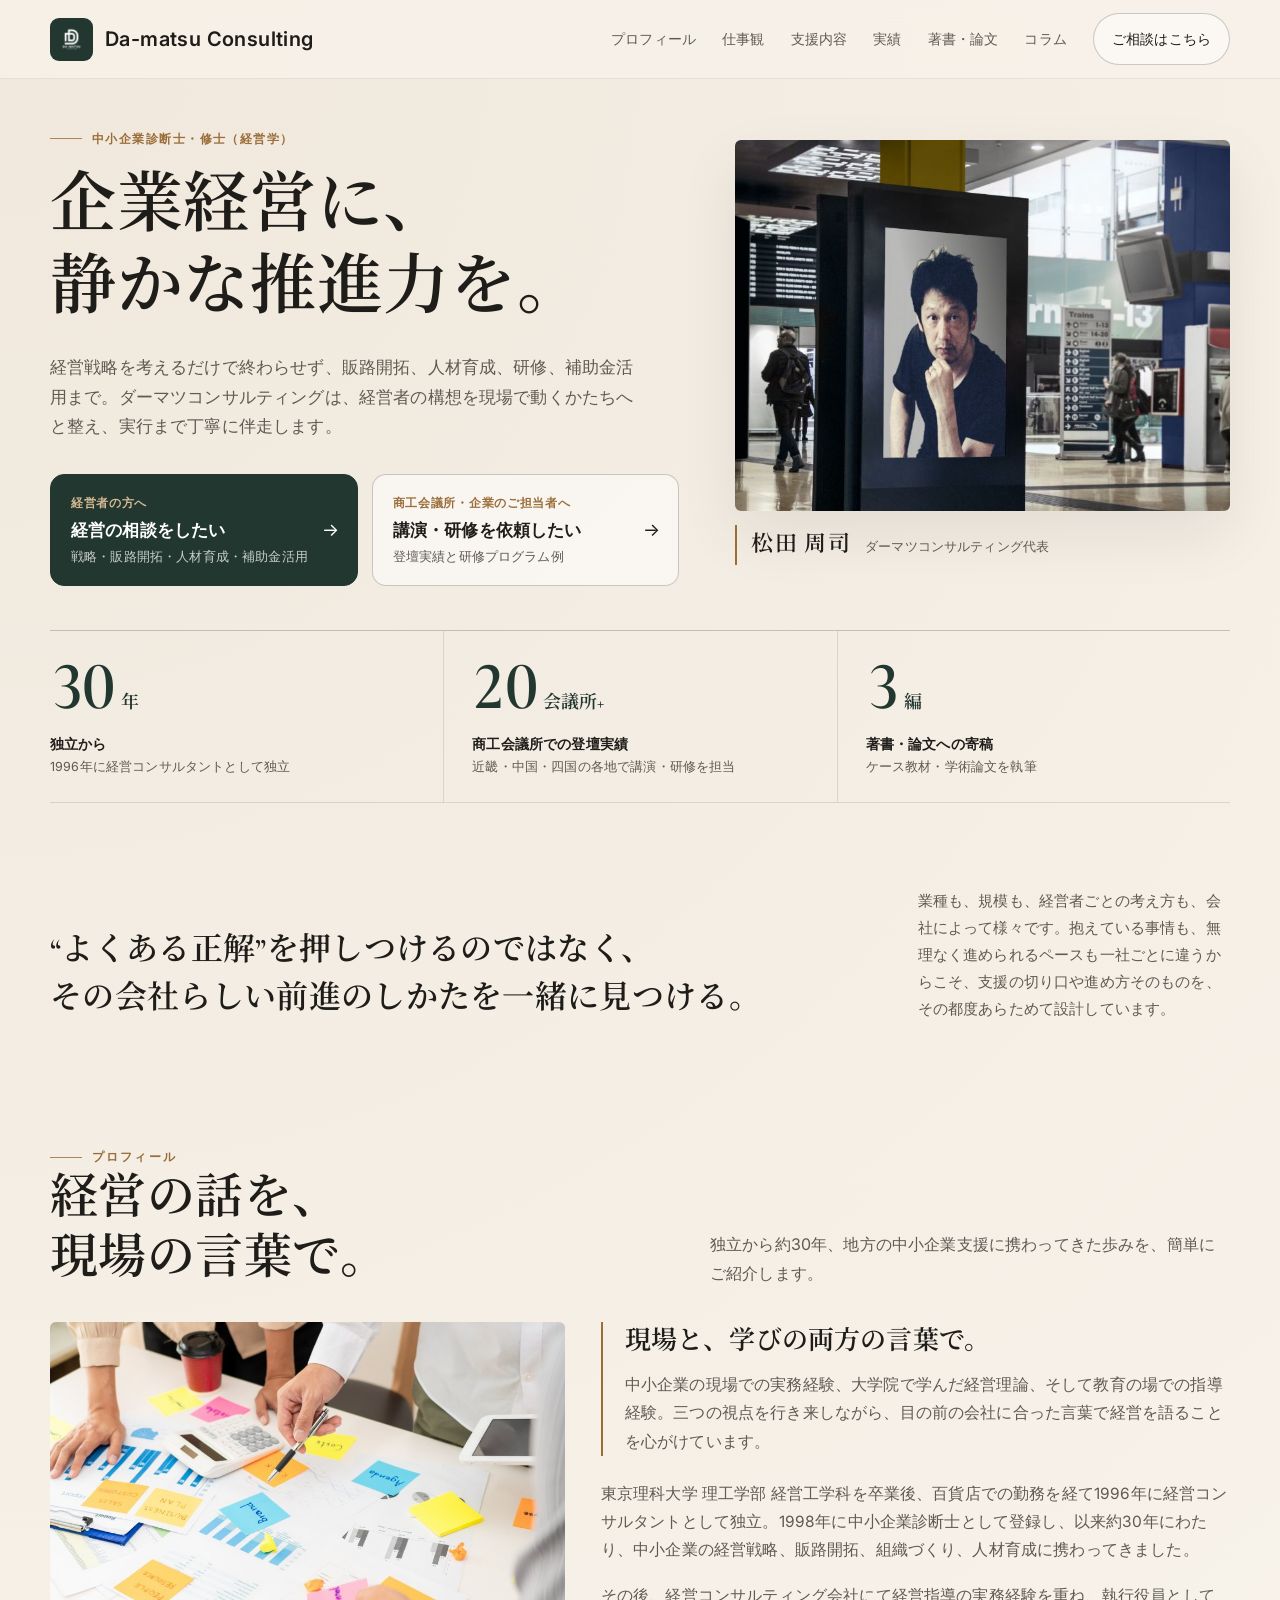
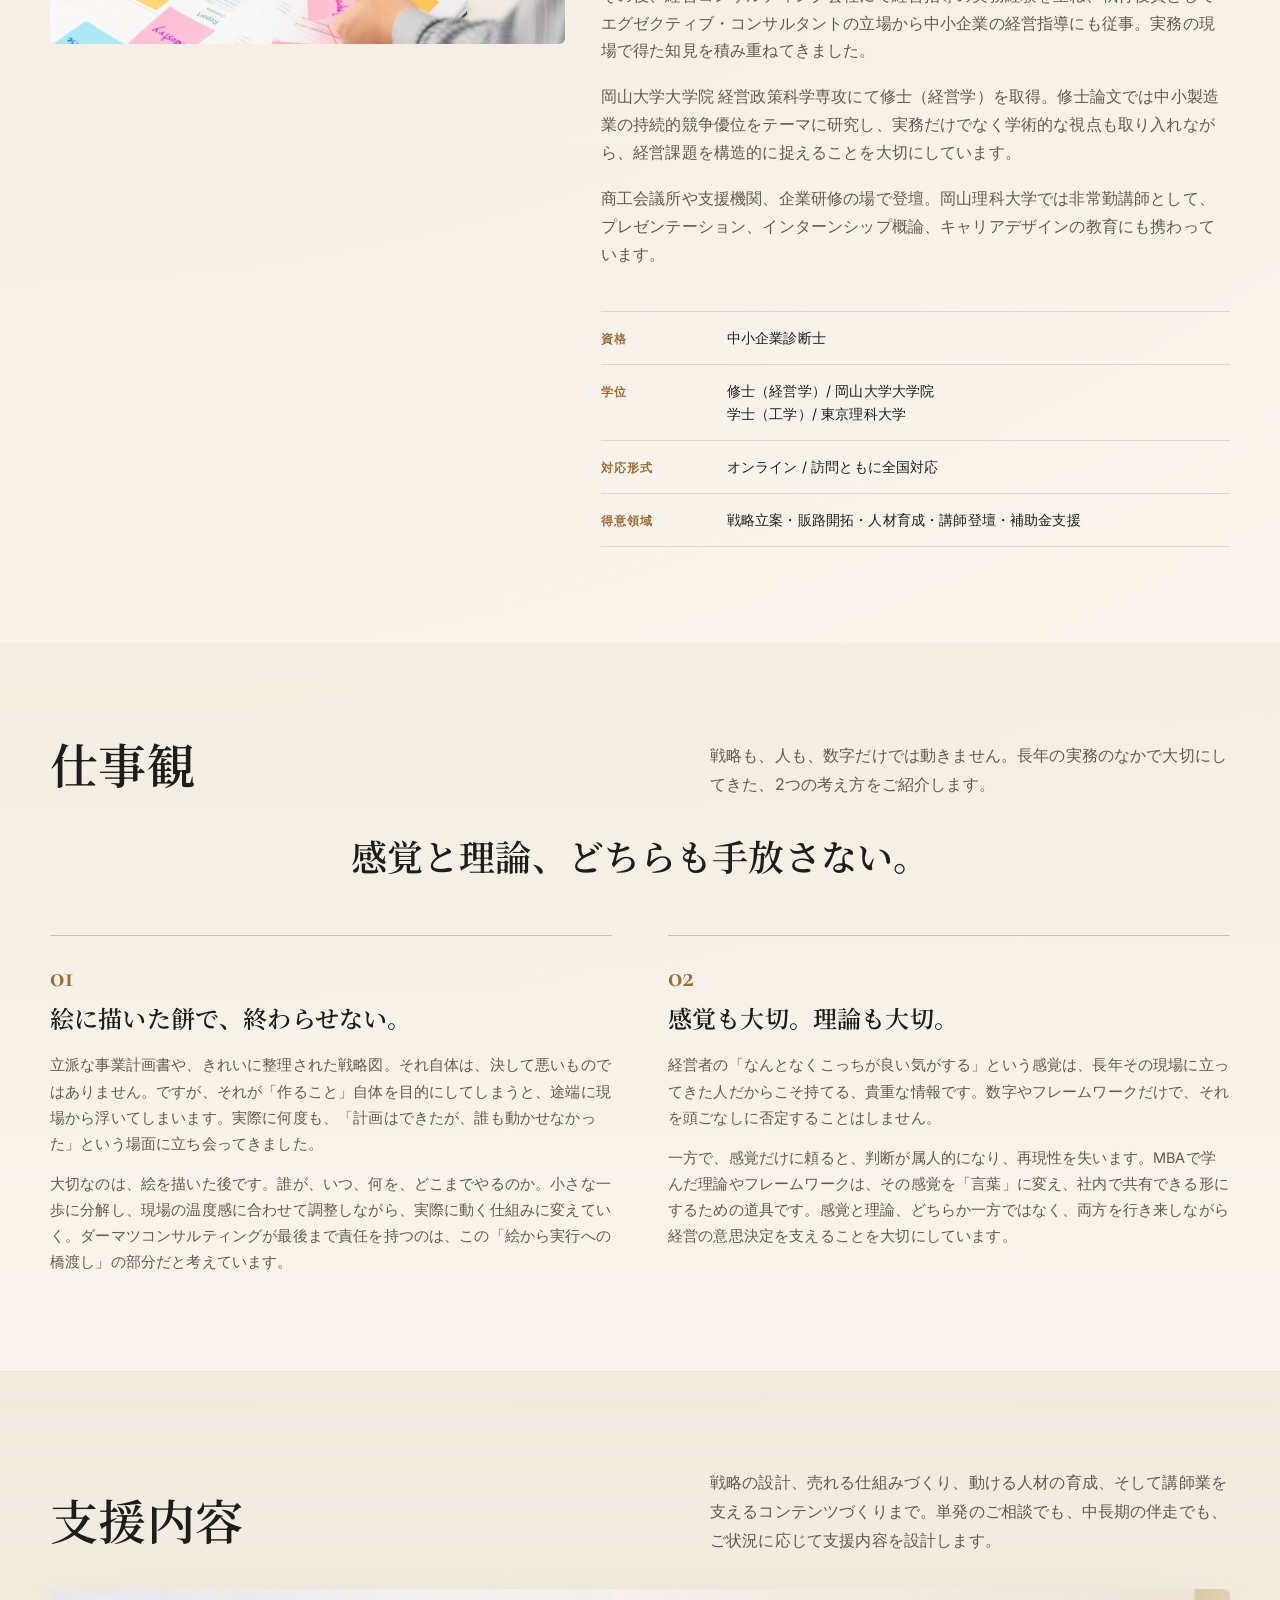
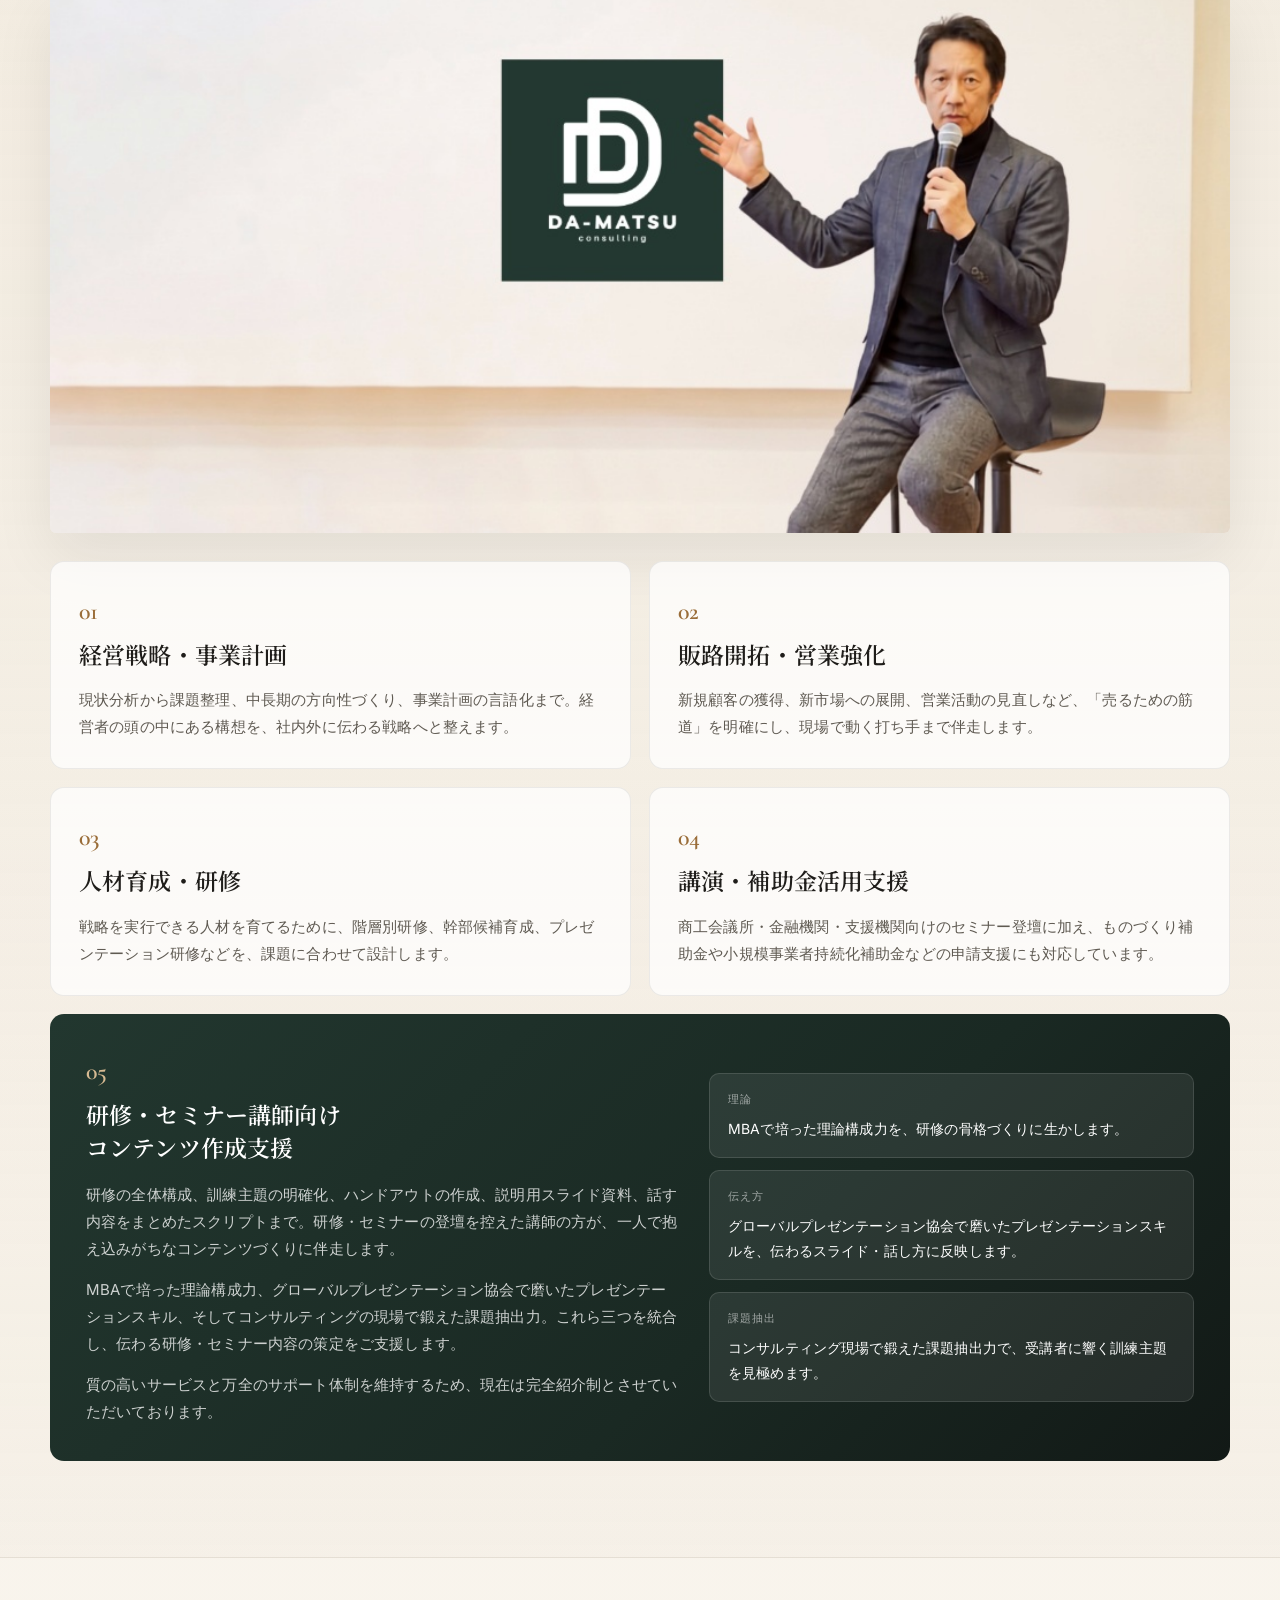
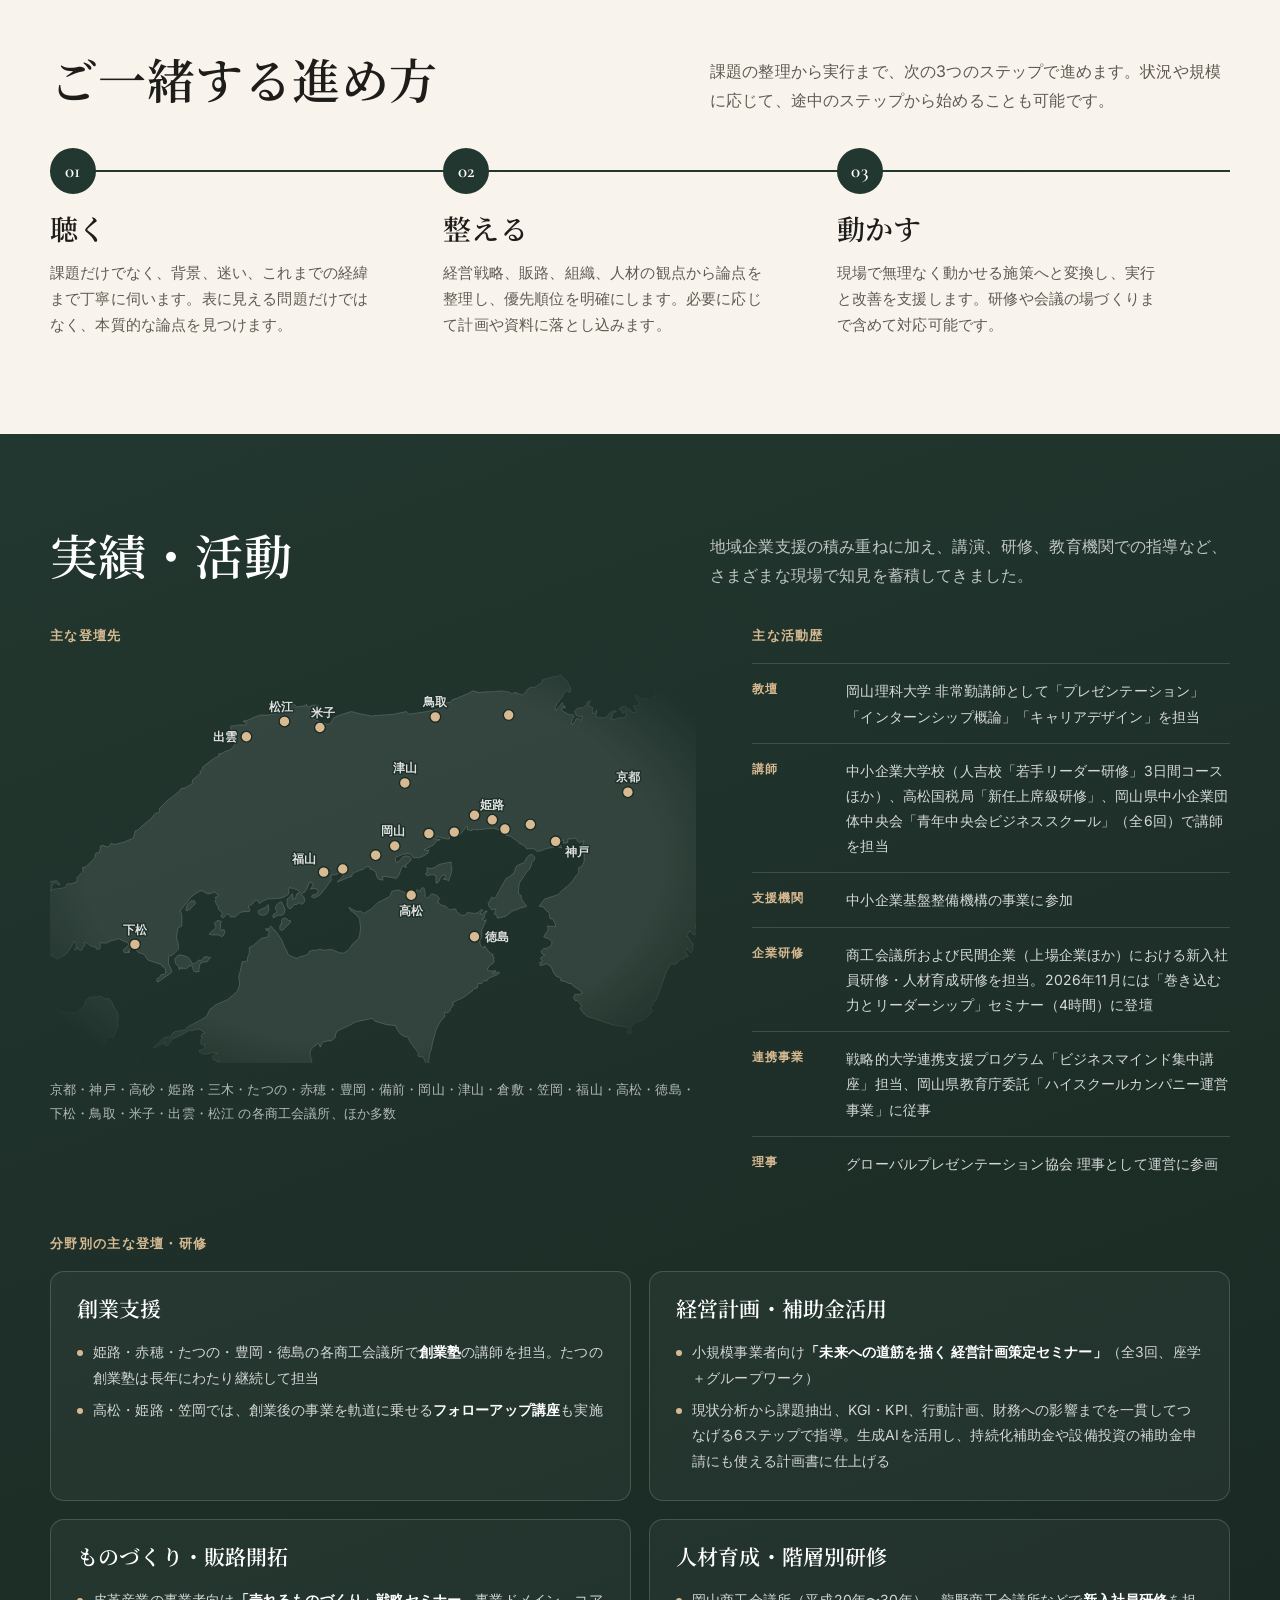
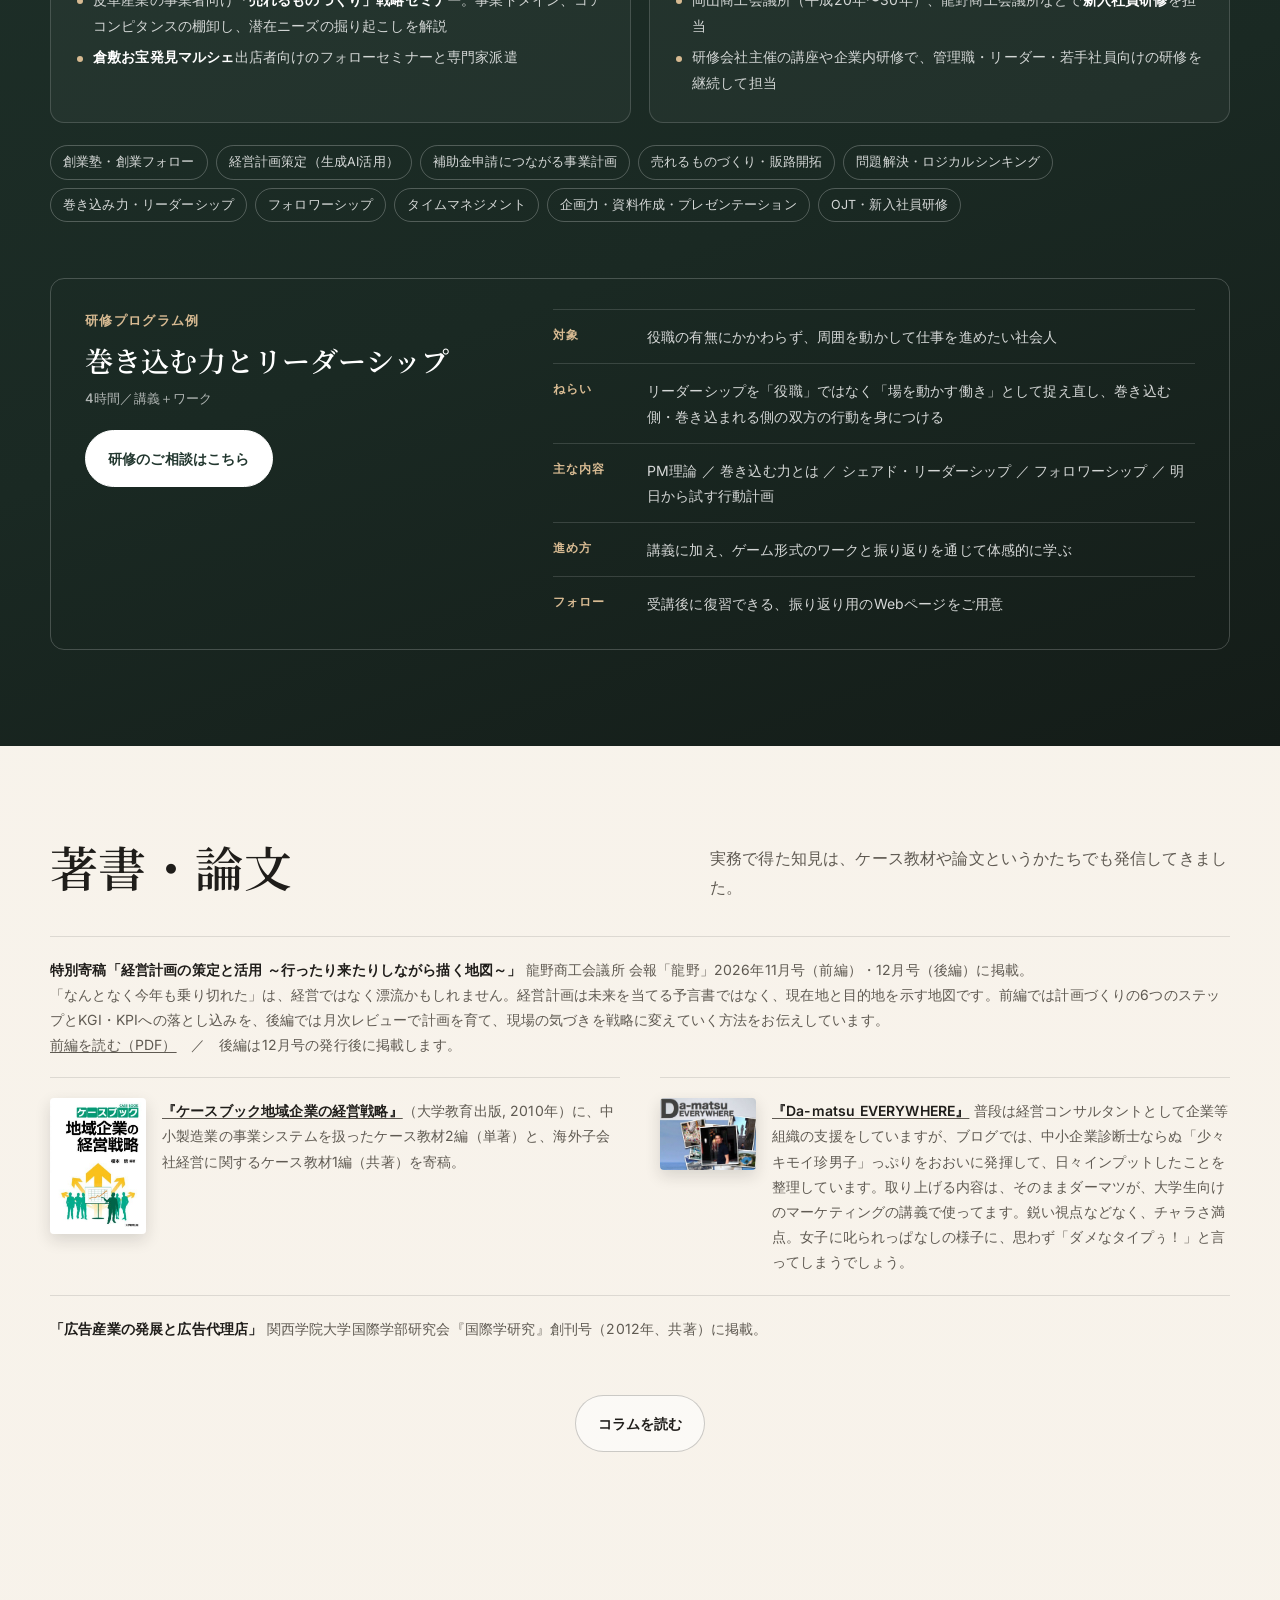
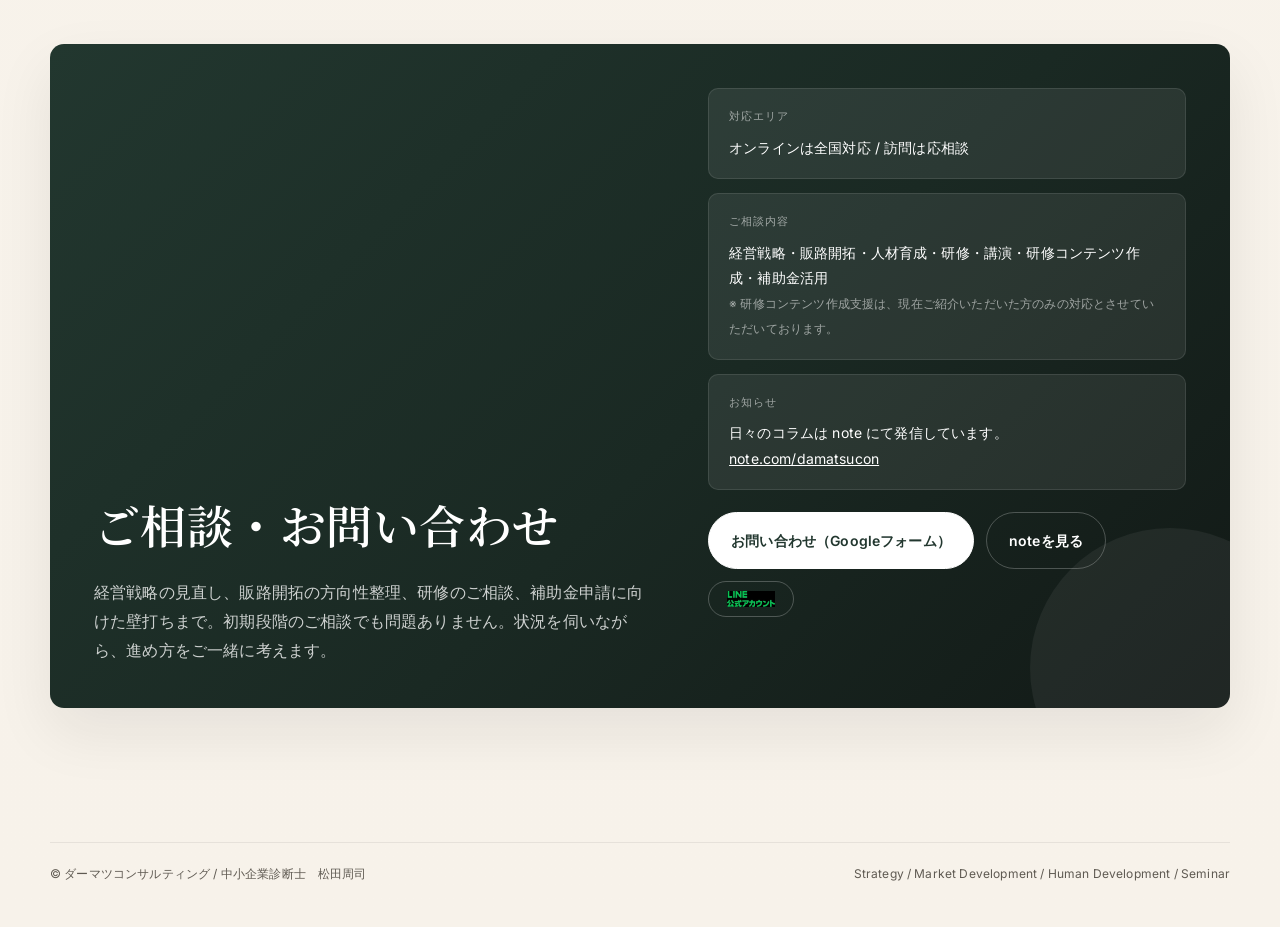
==== code_sandbox_light_git_bd143990_1787121911/index.html @ be546abb "実績欄に分野別の登壇・研修実績と研修テーマを追加 - 創業支援・経営計画・ものづくり・人材育成の4分野カードを追加 - 主な研修テーマのタグを追加 - 登壇先に豊岡商工会議所を追加 - 講師欄に人吉校" ====
<!DOCTYPE html>
<html lang="ja">
<head>
  <meta charset="UTF-8" />
  <meta name="viewport" content="width=device-width, initial-scale=1.0" />
  <title>ダーマツコンサルティング | 松田周司 中小企業診断士事務所</title>
  <meta name="description" content="地方企業の経営に、戦略と実行の両面から伴走するダーマツコンサルティング。松田周司 中小企業診断士・MBAが、経営戦略、販路開拓、人材育成、研修、補助金活用をご支援します。" />
  <link rel="preconnect" href="https://fonts.googleapis.com">
  <link rel="preconnect" href="https://fonts.gstatic.com" crossorigin>
  <link href="https://fonts.googleapis.com/css2?family=Cormorant+Garamond:wght@400;500;600;700&family=Inter:wght@400;500;600;700&family=Noto+Serif+JP:wght@500;600;700&display=swap" rel="stylesheet">
  <style>
    :root{
      --bg:#f7f2ea;
      --bg-deep:#ebe2d3;
      --panel:#fffaf3;
      --ink:#1f1d1a;
      --ink-soft:#5f5a52;
      --line:rgba(31,29,26,.12);
      --line-strong:rgba(31,29,26,.22);
      --accent:#9a6d39;
      --accent-soft:#d7ba92;
      --green:#22372f;
      --green-soft:#30483f;
      --white:#ffffff;
      --shadow:0 24px 60px rgba(30,28,24,.08);
      --radius:28px;
      --radius-sm:18px;
      --wrap:1180px;
      --serif:'Cormorant Garamond', 'Noto Serif JP', 'Hiragino Mincho ProN', 'Yu Mincho', 'Noto Serif CJK JP', serif;
      --sans:'Inter', 'Hiragino Kaku Gothic ProN', 'Hiragino Sans', 'Yu Gothic', 'Meiryo', 'Noto Sans CJK JP', sans-serif;
    }

    *{box-sizing:border-box;margin:0;padding:0;}
    html{scroll-behavior:smooth;}
    body{
      font-family:var(--sans);
      background:
        radial-gradient(circle at top left, rgba(154,109,57,.10), transparent 30%),
        linear-gradient(180deg, #faf6ef 0%, var(--bg) 100%);
      color:var(--ink);
      line-height:1.8;
      letter-spacing:.01em;
      overflow-x:hidden;
    }
    img{max-width:100%;display:block;}
    a{color:inherit;text-decoration:none;}
    ul{list-style:none;}
    .wrap{width:min(var(--wrap), calc(100% - 48px)); margin:0 auto;}
    .serif{font-family:var(--serif);}
    .num{font-variant-numeric:tabular-nums;}
    .eyebrow{
      display:inline-flex; align-items:center; gap:10px;
      font-size:12px; letter-spacing:.18em; text-transform:uppercase; color:var(--accent); font-weight:700;
    }
    .eyebrow::before{content:''; width:32px; height:1px; background:currentColor; opacity:.8;}

    .site-header{
      position:sticky; top:0; z-index:40;
      backdrop-filter:blur(16px);
      background:rgba(247,242,234,.76);
      border-bottom:1px solid rgba(31,29,26,.08);
    }
    .site-header .wrap{display:flex; align-items:center; justify-content:space-between; min-height:78px; gap:20px;}
    .brand{display:flex; align-items:center; gap:12px;}
    .brand-mark{
      width:34px; height:34px; border-radius:9px; background:var(--green);
      padding:6px; flex-shrink:0;
    }
    .brand-text{display:flex; flex-direction:column; line-height:1.05;}
    .brand .ja{font-size:20px; font-weight:600; letter-spacing:.02em;}
    .brand .en{font-size:11px; letter-spacing:.24em; color:var(--ink-soft); text-transform:uppercase; margin-top:8px;}
    .nav{display:flex; align-items:center; gap:26px; flex-wrap:wrap;}
    .nav a{font-size:14px; color:var(--ink-soft); transition:.25s ease;}
    .nav a:hover{color:var(--ink);}
    .nav .cta{
      padding:12px 18px; border:1px solid var(--line-strong); border-radius:999px; color:var(--ink);
      background:rgba(255,255,255,.46);
    }

    .nav-toggle{
      display:none; align-items:center; justify-content:center;
      width:42px; height:42px; border-radius:12px; border:1px solid var(--line);
      background:rgba(255,255,255,.5); flex-shrink:0; cursor:pointer;
      position:relative; z-index:70;
    }
    .nav-toggle span{
      position:relative; width:18px; height:2px; background:var(--ink);
      transition:background .2s ease;
    }
    .nav-toggle span::before, .nav-toggle span::after{
      content:''; position:absolute; left:0; width:18px; height:2px; background:var(--ink);
      transition:transform .28s ease, top .28s ease, opacity .2s ease;
    }
    .nav-toggle span::before{top:-6px;}
    .nav-toggle span::after{top:6px;}
    .nav-open .nav-toggle span{background:transparent;}
    .nav-open .nav-toggle span::before{top:0; transform:rotate(45deg);}
    .nav-open .nav-toggle span::after{top:0; transform:rotate(-45deg);}

    .nav-overlay{
      position:fixed; inset:0; background:rgba(31,29,26,.4);
      opacity:0; pointer-events:none; transition:opacity .3s ease; z-index:50;
    }
    .nav-open .nav-overlay{opacity:1; pointer-events:auto;}
    body.nav-open{overflow:hidden;}

    .hero{padding:56px 0 34px;}
    .hero-shell{
      display:grid; grid-template-columns:1.08fr .92fr; gap:44px; align-items:stretch;
    }
    .hero-copy{padding:42px 0 24px;}
    .hero-copy h1{
      font-family:var(--serif);
      font-size:clamp(48px, 7vw, 92px);
      line-height:.98; font-weight:600; letter-spacing:-.03em;
      margin:18px 0 28px;
    }
    .hero-copy .lead{font-size:18px; max-width:630px; color:var(--ink-soft);}
    .hero-actions{display:flex; gap:14px; flex-wrap:wrap; margin:34px 0 38px;}
    .btn{
      display:inline-flex; align-items:center; justify-content:center; gap:10px;
      padding:15px 22px; border-radius:999px; border:1px solid var(--line-strong);
      font-size:14px; font-weight:600; transition:.25s ease;
    }
    .btn-primary{background:var(--green); color:var(--white); border-color:var(--green);}
    .btn-primary:hover{background:var(--green-soft); border-color:var(--green-soft);}
    .btn-secondary{background:rgba(255,255,255,.55);}
    .btn-secondary:hover{background:var(--white);}
    .credential-row{display:flex; flex-wrap:wrap; gap:12px;}
    .credential-chip{
      padding:11px 14px; border-radius:999px; font-size:13px; color:var(--ink-soft);
      background:rgba(255,255,255,.58); border:1px solid rgba(31,29,26,.08);
    }

    .hero-visual{position:relative; min-height:760px;}
    .hero-card{
      position:relative; height:100%; min-height:760px; border-radius:34px; overflow:hidden; box-shadow:var(--shadow);
      background:var(--bg-deep);
    }
    .hero-card::before{
      content:''; position:absolute; inset:0;
      background:linear-gradient(180deg, rgba(247,242,234,0) 0%, rgba(35,26,18,.10) 52%, rgba(17,17,17,.48) 100%);
    }
    .hero-card{
      background-image:linear-gradient(180deg, rgba(16,16,16,.08), rgba(16,16,16,.30)), url("images/hero-photo.jpg");
      background-size:cover; background-position:center; background-repeat:no-repeat;
    }
    .hero-tag{
      position:absolute; top:24px; left:24px; z-index:2;
      padding:9px 14px; border-radius:999px; background:rgba(255,255,255,.68); backdrop-filter:blur(8px);
      font-size:12px; font-weight:700; letter-spacing:.16em; text-transform:uppercase;
      display:inline-flex; align-items:center; gap:8px;
    }
    .hero-tag img{width:20px; height:20px; border-radius:50%; object-fit:cover; max-width:20px;}
    .hero-note{
      position:absolute; right:24px; bottom:24px; z-index:2; width:min(320px, calc(100% - 48px));
      padding:22px 22px 20px; border-radius:24px; background:rgba(20,20,20,.36); color:#fff; backdrop-filter:blur(12px);
      border:1px solid rgba(255,255,255,.14);
    }
    .hero-note .top{font-size:12px; letter-spacing:.14em; text-transform:uppercase; color:rgba(255,255,255,.68); margin-bottom:10px; display:block;}
    .hero-note strong{display:block; font-size:26px; line-height:1.2; font-family:var(--serif); font-weight:600; margin-bottom:6px;}
    .hero-note p{font-size:13px; line-height:1.8; color:rgba(255,255,255,.82);}

    .section{padding:96px 0;}
    .section-head{display:flex; justify-content:space-between; gap:30px; align-items:end; margin-bottom:34px;}
    .section-head h2{font-family:var(--serif); font-size:clamp(38px, 5vw, 64px); line-height:1; font-weight:600; letter-spacing:-.02em;}
    .section-head p{max-width:520px; color:var(--ink-soft); font-size:16px;}

    .intro-panel{
      display:grid; grid-template-columns:1.15fr .85fr; gap:28px; align-items:stretch;
      padding:34px; border-radius:30px; background:rgba(255,255,255,.52); border:1px solid rgba(31,29,26,.08); box-shadow:var(--shadow);
    }
    .intro-message{font-family:var(--serif); font-size:clamp(32px, 4vw, 52px); line-height:1.08; letter-spacing:-.02em;}
    .intro-side{display:grid; gap:20px; align-content:start;}
    .intro-side p{color:var(--ink-soft);}
    .mini-stats{display:grid; grid-template-columns:repeat(3,1fr); gap:14px;}
    .mini-stat{padding:18px; border-radius:22px; background:var(--panel); border:1px solid rgba(31,29,26,.07);}
    .mini-stat strong{display:block; font-size:30px; font-family:var(--serif); font-weight:600;}
    .mini-stat span{font-size:12px; color:var(--ink-soft); text-transform:uppercase; letter-spacing:.12em;}

    .profile-grid{display:grid; grid-template-columns:.9fr 1.1fr; gap:36px; align-items:start;}
    .profile-photo{
      position:relative; border-radius:32px; overflow:hidden; min-height:310px; box-shadow:var(--shadow);
      background:var(--bg-deep);
    }
    .profile-photo::after{content:''; position:absolute; inset:18px; border-radius:24px; border:1px solid rgba(255,255,255,.26); z-index:2;}
    .profile-photo img{position:absolute; inset:0; width:100%; height:100%; object-fit:cover; z-index:1;}
    .profile-card{
      margin-top:-86px; margin-left:24px; width:min(270px, calc(100% - 48px));
      padding:22px; border-radius:24px; background:rgba(255,250,243,.88); backdrop-filter:blur(10px);
      border:1px solid rgba(31,29,26,.08); box-shadow:0 10px 30px rgba(0,0,0,.08);
    }
    .profile-card .name{font-size:28px; font-family:var(--serif); font-weight:600; margin-bottom:5px;}
    .profile-card .role{font-size:13px; color:var(--ink-soft); line-height:1.7;}

    .profile-copy{display:grid; gap:24px;}
    .message-box{
      padding:28px 30px; border-radius:28px; background:var(--panel); border:1px solid rgba(31,29,26,.08);
    }
    .message-box h3{font-family:var(--serif); font-size:38px; line-height:1.06; font-weight:600; margin-bottom:14px;}
    .message-box p{color:var(--ink-soft);}
    .profile-copy .body p{font-size:15.5px; color:var(--ink-soft); margin-bottom:18px;}
    .detail-list{display:grid; grid-template-columns:repeat(2, minmax(0,1fr)); gap:14px;}
    .detail-item{padding:18px; border-radius:22px; background:rgba(255,255,255,.52); border:1px solid rgba(31,29,26,.08);}
    .detail-item .label{font-size:11px; letter-spacing:.16em; text-transform:uppercase; color:var(--accent); font-weight:700; display:block; margin-bottom:10px;}
    .detail-item .value{font-size:14px; color:var(--ink); line-height:1.7;}

    .services-area{background:linear-gradient(180deg, rgba(235,226,211,.50), rgba(235,226,211,.20)); border-top:1px solid rgba(31,29,26,.06); border-bottom:1px solid rgba(31,29,26,.06);}
    .services-banner{border-radius:28px; overflow:hidden; box-shadow:var(--shadow); margin-bottom:28px;}
    .services-banner img{width:100%; display:block; height:auto;}
    .service-grid{display:grid; grid-template-columns:repeat(2, minmax(0,1fr)); gap:18px;}
    .service-card{
      padding:28px; border-radius:28px; background:rgba(255,255,255,.72); border:1px solid rgba(31,29,26,.08);
      box-shadow:0 14px 36px rgba(31,29,26,.05);
    }
    .service-card .index{display:inline-flex; align-items:center; justify-content:center; width:42px; height:42px; border-radius:999px; background:var(--green); color:#fff; font-size:13px; font-weight:700; margin-bottom:18px;}
    .service-card h3{font-family:var(--serif); font-size:34px; line-height:1.04; font-weight:600; margin-bottom:12px;}
    .service-card p{color:var(--ink-soft); font-size:15px;}

    .service-feature{
      margin-top:18px; padding:36px; border-radius:28px; background:linear-gradient(135deg, var(--green) 0%, #1a2923 60%, #121916 100%);
      color:#fff; display:grid; grid-template-columns:1.1fr .9fr; gap:30px; align-items:center;
    }
    .service-feature .index{display:inline-flex; align-items:center; justify-content:center; width:42px; height:42px; border-radius:999px; background:rgba(255,255,255,.16); color:#fff; font-size:13px; font-weight:700; margin-bottom:18px;}
    .service-feature h3{font-family:var(--serif); font-size:34px; line-height:1.1; font-weight:600; margin-bottom:14px;}
    .service-feature > div:first-child > p{color:rgba(255,255,255,.78); font-size:15px; margin-bottom:14px;}
    .service-feature > div:first-child > p:last-child{margin-bottom:0;}
    .feature-sources{display:grid; gap:12px;}
    .feature-source{padding:16px 18px; border-radius:20px; background:rgba(255,255,255,.08); border:1px solid rgba(255,255,255,.12);}
    .feature-source .k{font-size:11px; letter-spacing:.14em; text-transform:uppercase; color:rgba(255,255,255,.56); display:block; margin-bottom:6px;}
    .feature-source .v{font-size:14px; color:#fff;}

    .approach-shell{display:grid; grid-template-columns:1fr 1fr 1fr; gap:18px;}
    .approach-card{padding:28px; border-radius:28px; background:var(--green); color:#fff; min-height:240px;}
    .approach-card span{display:block; font-size:12px; letter-spacing:.18em; text-transform:uppercase; color:rgba(255,255,255,.56); margin-bottom:18px;}
    .approach-card h3{font-family:var(--serif); font-size:34px; font-weight:600; line-height:1.04; margin-bottom:10px;}
    .approach-card p{color:rgba(255,255,255,.78); font-size:14px;}

    .achievement-shell{display:grid; grid-template-columns:.9fr 1.1fr; gap:26px; align-items:start;}
    .metric-panel{padding:34px; border-radius:30px; background:var(--green); color:#fff;}
    .metric-panel h3{font-family:var(--serif); font-size:48px; line-height:1; font-weight:600; margin:18px 0 14px;}
    .metric-panel p{color:rgba(255,255,255,.76); max-width:380px;}
    .metric-list{display:grid; gap:14px; margin-top:28px;}
    .metric-item{display:flex; justify-content:space-between; gap:20px; padding-top:14px; border-top:1px solid rgba(255,255,255,.14);}
    .metric-item strong{font-size:28px; font-family:var(--serif); font-weight:600;}
    .metric-item span{font-size:13px; color:rgba(255,255,255,.65); align-self:end; text-transform:uppercase; letter-spacing:.12em;}

    .achievement-cards{display:grid; gap:18px;}
    .achievement-card{padding:28px; border-radius:28px; background:rgba(255,255,255,.72); border:1px solid rgba(31,29,26,.08);}
    .achievement-card h4{font-size:14px; letter-spacing:.16em; text-transform:uppercase; color:var(--accent); margin-bottom:16px;}
    .chips{display:flex; flex-wrap:wrap; gap:10px;}
    .chip{padding:9px 14px; border-radius:999px; font-size:13px; background:var(--panel); border:1px solid rgba(31,29,26,.08); color:var(--ink-soft);}
    .timeline{display:grid; gap:14px;}
    .timeline-item{display:grid; grid-template-columns:80px 1fr; gap:14px; padding-top:14px; border-top:1px solid rgba(31,29,26,.08);}
    .timeline-item .year{font-size:12px; letter-spacing:.14em; text-transform:uppercase; color:var(--accent); font-weight:700;}
    .timeline-item .text{font-size:14px; color:var(--ink-soft);}

    .publication-list{display:grid; gap:12px;}
    .publication-item{padding:18px 20px; border-radius:22px; background:rgba(255,255,255,.52); border:1px solid rgba(31,29,26,.08); color:var(--ink-soft); font-size:14px;}
    .publication-item b{color:var(--ink); font-weight:600;}
    .publication-item a{text-decoration:underline; text-underline-offset:2px;}
    .publication-item a:hover{color:var(--accent);}
    .publication-item-book{display:flex; gap:16px; align-items:flex-start;}
    .publication-cover{flex-shrink:0; display:block; width:96px; border-radius:12px; overflow:hidden; box-shadow:0 6px 16px rgba(31,29,26,.14);}
    .publication-cover img{width:100%; display:block;}
    .publication-text{flex:1;}
    @media (max-width: 560px){
      .publication-item-book{flex-direction:column;}
      .publication-cover{width:120px;}
    }
    .publication-list-wide{grid-template-columns:1fr 1fr;}
    .publication-list-wide .publication-item-journal{grid-column:1 / -1;}
    @media (max-width: 860px){
      .publication-list-wide{grid-template-columns:1fr;}
    }

    .cta-section{padding:96px 0 110px;}
    .cta-panel{
      position:relative; overflow:hidden; border-radius:34px; padding:44px; background:linear-gradient(135deg, var(--green) 0%, #1a2923 55%, #121916 100%);
      color:#fff; box-shadow:var(--shadow);
    }
    .cta-panel::before{content:''; position:absolute; inset:auto -80px -100px auto; width:280px; height:280px; border-radius:50%; background:rgba(255,255,255,.06);}
    .cta-panel::after{content:''; position:absolute; inset:28px; border:1px solid rgba(255,255,255,.10); border-radius:26px; pointer-events:none;}
    .cta-grid{position:relative; z-index:2; display:grid; grid-template-columns:1.1fr .9fr; gap:30px; align-items:end;}
    .cta-copy h2{font-family:var(--serif); font-size:clamp(40px, 5vw, 66px); line-height:.96; font-weight:600; letter-spacing:-.02em; margin:18px 0 18px;}
    .cta-copy p{max-width:560px; color:rgba(255,255,255,.78);}
    .contact-info{display:grid; gap:14px;}
    .contact-box{padding:18px 20px; border-radius:22px; background:rgba(255,255,255,.08); border:1px solid rgba(255,255,255,.10);}
    .contact-box .k{font-size:11px; letter-spacing:.18em; text-transform:uppercase; color:rgba(255,255,255,.55); display:block; margin-bottom:8px;}
    .contact-box .v{font-size:14px; color:#fff;}
    .contact-actions{display:flex; gap:12px; flex-wrap:wrap; margin-top:8px;}
    .btn-light{background:#fff; color:var(--green); border-color:#fff;}
    .btn-light:hover{background:#f2eadf; border-color:#f2eadf;}
    .btn-ghost{background:transparent; color:#fff; border-color:rgba(255,255,255,.24);}
    .btn-ghost:hover{background:rgba(255,255,255,.06);}
    .btn-line{padding:9px 18px;}
    .btn-line img{height:16px; width:auto; display:block;}
    .cta-note{font-size:12px; color:rgba(255,255,255,.56); margin-top:12px;}

    footer{padding:24px 0 42px;}
    .footer-inner{display:flex; justify-content:space-between; gap:16px; flex-wrap:wrap; font-size:12px; color:var(--ink-soft); border-top:1px solid rgba(31,29,26,.08); padding-top:20px;}

    .philosophy-area{background:linear-gradient(180deg, rgba(235,226,211,.35), rgba(235,226,211,0));}
    .philosophy-quote{
      text-align:center; max-width:720px; margin:0 auto 40px; font-style:normal;
      font-family:var(--serif); font-size:clamp(26px, 3.6vw, 40px); line-height:1.35; font-weight:600; color:var(--ink);
    }
    .philosophy-grid{display:grid; grid-template-columns:repeat(2, minmax(0,1fr)); gap:22px;}
    .philosophy-card{padding:32px; border-radius:28px; background:rgba(255,255,255,.72); border:1px solid rgba(31,29,26,.08); box-shadow:0 14px 36px rgba(31,29,26,.05);}
    .philosophy-card .tag{display:inline-block; font-size:11px; letter-spacing:.18em; text-transform:uppercase; color:var(--accent); font-weight:700; margin-bottom:14px;}
    .philosophy-card h3{font-family:var(--serif); font-size:30px; line-height:1.15; font-weight:600; margin-bottom:14px;}
    .philosophy-card p{color:var(--ink-soft); font-size:14.5px; margin-bottom:14px;}
    .philosophy-card p:last-child{margin-bottom:0;}

    .column-area{border-top:1px solid rgba(31,29,26,.06);}
    .column-article{
      padding:44px clamp(24px, 5vw, 56px); border-radius:30px; background:var(--panel);
      border:1px solid rgba(31,29,26,.08); box-shadow:var(--shadow);
    }
    .column-article .meta{font-size:11px; letter-spacing:.14em; text-transform:uppercase; color:var(--accent); font-weight:700; display:block; margin-bottom:14px;}
    .column-article .meta img{display:block; max-width:100%; border-radius:16px; margin-bottom:14px;}
    .column-article h3{font-family:var(--serif); font-size:clamp(28px, 3.4vw, 40px); line-height:1.2; font-weight:600; margin-bottom:28px;}
    .column-body{display:grid; gap:26px;}
    .column-block h4{font-size:17px; font-weight:600; color:var(--ink); margin-bottom:10px;}
    .column-block p{color:var(--ink-soft); font-size:15px;}
    .column-block + .column-block{padding-top:26px; border-top:1px solid rgba(31,29,26,.08);}
    .column-more{text-align:center; margin-top:30px;}
    .column-more a{font-size:13px; font-weight:600; color:var(--ink-soft); border-bottom:1px solid var(--line-strong); padding-bottom:2px; transition:.25s ease;}
    .column-more a:hover{color:var(--ink); border-color:var(--ink);}

    .reveal{opacity:0; transform:translateY(16px); transition:opacity .7s ease, transform .7s ease;}
    .reveal.in-view{opacity:1; transform:translateY(0);}

    @media (max-width: 1080px){
      .hero-shell, .intro-panel, .profile-grid, .achievement-shell, .cta-grid{grid-template-columns:1fr;}
      .hero-visual{min-height:580px;}
      .hero-card{min-height:580px;}
      .profile-card{margin-top:-70px;}
    }

    @media (max-width: 860px){
      .wrap{width:min(var(--wrap), calc(100% - 30px));}
      .site-header .wrap{min-height:70px;}
      .nav-toggle{display:inline-flex;}
      .nav{
        position:fixed; top:0; right:-320px; z-index:60;
        width:min(320px, 84vw); height:100vh; height:100dvh;
        background:var(--panel); box-shadow:-24px 0 60px rgba(30,28,24,.18);
        flex-direction:column; align-items:stretch; flex-wrap:nowrap; gap:0;
        padding:88px 28px 28px; overflow-y:auto;
        transition:right .35s ease;
      }
      .nav-open .nav{right:0;}
      .nav a{
        font-size:16px; padding:16px 0; border-bottom:1px solid var(--line);
      }
      .nav .cta{
        margin-top:22px; text-align:center; padding:14px 18px;
      }
      .section{padding:74px 0;}
      .section-head{display:block; margin-bottom:24px;}
      .section-head p{margin-top:14px;}
      .mini-stats, .service-grid, .approach-shell, .detail-list, .philosophy-grid, .service-feature{grid-template-columns:1fr;}
      .profile-photo{min-height:500px;}
      .timeline-item{grid-template-columns:1fr; gap:4px;}
      .cta-panel{padding:34px 24px;}
      .intro-panel{padding:24px;}
      .hero{padding-top:30px;}
    }
    /* ===== 2026-11 デザイン改善 ===== */
    .section-head h2{font-size:clamp(30px, 3.8vw, 48px); line-height:1.25; letter-spacing:.01em;}
    .section-head{align-items:end;}

    /* 動き：要所（欄の見出し）だけに絞る。JSが動かない環境では最初から表示 */
    .reveal{opacity:1; transform:none; transition:none;}
    .js .section-head.reveal{opacity:0; transform:translateY(14px); transition:opacity .6s ease, transform .6s ease;}
    .js .section-head.reveal.in-view{opacity:1; transform:none;}

    /* 最初の画面 */
    .hero{padding:40px 0 0;}
    .hero-shell{grid-template-columns:1.12fr .88fr; gap:56px; align-items:center;}
    .hero-copy{padding:0;}
    .hero-copy .eyebrow{letter-spacing:.12em; text-transform:none;}
    .hero-copy h1{font-size:clamp(34px, 5.2vw, 66px); line-height:1.24; letter-spacing:.01em; margin:16px 0 24px;}
    .hero-copy h1 span{display:block; white-space:nowrap;}
    .hero-copy .lead{font-size:16.5px; max-width:600px;}
    .entry-grid{display:grid; grid-template-columns:1fr 1fr; gap:14px; margin-top:32px; max-width:640px;}
    .entry{position:relative; display:block; padding:18px 44px 18px 20px; border-radius:14px; border:1px solid var(--line-strong); background:rgba(255,255,255,.5); transition:background .25s ease, border-color .25s ease, color .25s ease;}
    .entry-k{display:block; font-size:11.5px; font-weight:700; color:var(--accent); letter-spacing:.06em; margin-bottom:4px;}
    .entry-t{display:block; font-size:17px; font-weight:600; line-height:1.5;}
    .entry-d{display:block; font-size:12.5px; color:var(--ink-soft); margin-top:4px; line-height:1.6;}
    .entry-arrow{position:absolute; right:18px; top:50%; transform:translateY(-50%); font-size:18px; transition:transform .25s ease;}
    .entry:hover{background:var(--green); border-color:var(--green); color:#fff;}
    .entry:hover .entry-k{color:var(--accent-soft);}
    .entry:hover .entry-d{color:rgba(255,255,255,.75);}
    .entry:hover .entry-arrow{transform:translate(4px,-50%);}
    .entry:first-child{background:var(--green); border-color:var(--green); color:#fff;}
    .entry:first-child .entry-k{color:var(--accent-soft);}
    .entry:first-child .entry-d{color:rgba(255,255,255,.75);}
    .entry:first-child:hover{background:var(--green-soft);}

    .hero-figure{margin:0;}
    .hero-figure img{width:100%; height:auto; aspect-ratio:4 / 3; object-fit:cover; object-position:30% center; border-radius:6px; box-shadow:var(--shadow);}
    .hero-figure figcaption{display:flex; align-items:baseline; gap:14px; flex-wrap:wrap; margin-top:14px; padding-left:14px; border-left:2px solid var(--accent);}
    .hero-figure figcaption strong{font-family:var(--serif); font-size:22px; font-weight:600; letter-spacing:.06em;}
    .hero-figure figcaption span{font-size:12.5px; color:var(--ink-soft);}

    .hero-stats{display:grid; grid-template-columns:repeat(3, 1fr); margin-top:44px; border-top:1px solid var(--line-strong); border-bottom:1px solid var(--line);}
    .hero-stat{padding:22px 28px 24px; border-left:1px solid var(--line);}
    .hero-stat:first-child{padding-left:0; border-left:0;}
    .hero-stat .n{display:flex; align-items:baseline; gap:6px; font-family:var(--serif); font-weight:600; line-height:1; color:var(--green);}
    .hero-stat .n b{font-size:clamp(46px, 5.4vw, 68px); font-weight:600; font-variant-numeric:tabular-nums lining-nums; letter-spacing:-.01em;}
    .hero-stat .n i{font-style:normal; font-size:18px;}
    .hero-stat .t{font-size:14px; font-weight:600; margin-top:10px;}
    .hero-stat .d{font-size:12.5px; color:var(--ink-soft); line-height:1.7;}

    /* カードを減らす：考え方・プロフィール・仕事観は文章の組みに */
    .statement{display:grid; grid-template-columns:1.45fr .55fr; gap:44px; align-items:end;}
    .statement .intro-message{font-size:clamp(21px, 2.5vw, 33px); line-height:1.5; letter-spacing:.01em; font-weight:600;}
    .statement .intro-side p{font-size:15px;}
    .section-tight{padding:84px 0 20px;}

    .profile-photo{border-radius:6px; min-height:0; aspect-ratio:16 / 10; box-shadow:none;}
    .profile-photo::after{display:none;}
    .message-box{padding:0 0 0 22px; border-radius:0; background:none; border:0; border-left:2px solid var(--accent);}
    .message-box h3{font-size:26px; line-height:1.45; margin-bottom:10px;}
    .detail-list{grid-template-columns:1fr; gap:0; border-top:1px solid var(--line);}
    .detail-item{display:grid; grid-template-columns:110px 1fr; gap:16px; padding:14px 0; border-radius:0; background:none; border:0; border-bottom:1px solid var(--line);}
    .detail-item .label{margin-bottom:0; font-size:12px; letter-spacing:.08em; padding-top:2px;}

    .philosophy-quote{font-size:clamp(24px, 3.2vw, 36px); line-height:1.5; margin-bottom:48px;}
    .philosophy-grid{gap:56px;}
    .philosophy-card{padding:26px 0 0; border-radius:0; background:none; border:0; border-top:1px solid var(--line-strong); box-shadow:none;}
    .philosophy-card .tag{font-family:var(--serif); font-size:30px; letter-spacing:0; line-height:1; margin-bottom:12px;}
    .philosophy-card h3{font-size:24px; line-height:1.45;}

    /* 支援内容：選んでもらう欄はカードを残す（角丸は控えめに） */
    .services-banner{border-radius:6px;}
    .service-card{border-radius:14px; box-shadow:none; background:rgba(255,255,255,.72);}
    .service-card h3, .service-feature h3{font-size:23px; line-height:1.45;}
    .service-card .index, .service-feature .index{width:auto; height:auto; padding:0; background:none; color:var(--accent); font-family:var(--serif); font-size:24px; font-weight:600; margin-bottom:8px; border-radius:0;}
    .service-feature .index{color:var(--accent-soft);}
    .service-feature{border-radius:14px;}
    .feature-source{border-radius:10px;}
    .feature-source .k{letter-spacing:.08em;}

    /* 進め方：線でつないで順に見せる */
    .steps{position:relative; display:grid; grid-template-columns:repeat(3, 1fr); gap:0;}
    .steps::before, .steps::after{content:''; position:absolute; top:23px; left:0; right:0; height:1px;}
    .steps::before{background:var(--line-strong);}
    .steps::after{background:var(--green); height:2px; top:22px; transform-origin:left; transform:scaleX(1);}
    .step{position:relative; padding:0 36px 0 0;}
    .step-n{position:relative; z-index:1; display:inline-flex; align-items:center; justify-content:center; width:46px; height:46px; border-radius:50%; background:var(--green); color:#fff; border:2px solid var(--green); font-family:var(--serif); font-size:19px; font-weight:600;}
    .step h3{font-family:var(--serif); font-size:28px; line-height:1.4; font-weight:600; margin:18px 0 8px;}
    .step p{font-size:14.5px; color:var(--ink-soft); max-width:330px;}
    .js .steps::after{transform:scaleX(0); transition:transform 1.5s cubic-bezier(.4,0,.2,1);}
    .js .steps.on::after{transform:scaleX(1);}
    .js .step{opacity:.28; transition:opacity .6s ease;}
    .js .step .step-n{background:var(--bg); color:var(--ink-soft); border-color:var(--line-strong); transition:background .5s ease, color .5s ease, border-color .5s ease;}
    .js .steps.on .step{opacity:1;}
    .js .steps.on .step .step-n{background:var(--green); color:#fff; border-color:var(--green);}
    .js .steps.on .step:nth-child(2), .js .steps.on .step:nth-child(2) .step-n{transition-delay:.55s;}
    .js .steps.on .step:nth-child(3), .js .steps.on .step:nth-child(3) .step-n{transition-delay:1.1s;}

    /* 実績：濃い色の欄＋地図 */
    .achievements-area{background:linear-gradient(160deg, var(--green) 0%, #1a2923 70%, #141c18 100%); color:#fff;}
    .achievements-area .section-head p{color:rgba(255,255,255,.72);}
    .ach-grid{display:grid; grid-template-columns:1.15fr .85fr; gap:56px; align-items:start;}
    .ach-title{font-size:13px; font-weight:700; letter-spacing:.1em; color:var(--accent-soft); margin-bottom:16px;}
    .map-svg{display:block; width:100%; height:auto; overflow:hidden; -webkit-mask-image:radial-gradient(ellipse 62% 64% at 50% 50%, #000 72%, transparent 100%); mask-image:radial-gradient(ellipse 62% 64% at 50% 50%, #000 72%, transparent 100%);}
    .map-land{fill:rgba(255,255,255,.09); stroke:rgba(255,255,255,.22); stroke-width:.8; stroke-linejoin:round;}
    .map-dot{fill:var(--accent-soft); stroke:#1a2923; stroke-width:1.5; transform-box:fill-box; transform-origin:center;}
    .map-labels text{fill:rgba(255,255,255,.86); font-size:13px; font-family:var(--sans); font-weight:600; paint-order:stroke; stroke:#1d2f28; stroke-width:3px; stroke-linejoin:round;}
    .js .map-dot{transform:scale(0); opacity:0; transition:transform .45s cubic-bezier(.3,1.5,.5,1), opacity .3s ease; transition-delay:calc(var(--i) * 70ms);}
    .js .map-block.on .map-dot{transform:scale(1); opacity:1;}
    .map-list{font-size:13px; line-height:1.9; color:rgba(255,255,255,.66); margin-top:14px;}
    .achievements-area .timeline-item{border-top-color:rgba(255,255,255,.14);}
    .achievements-area .timeline-item .year{color:var(--accent-soft); letter-spacing:.08em;}
    .achievements-area .timeline-item .text{color:rgba(255,255,255,.82);}
    .program{margin-top:56px; padding:30px 34px 32px; border:1px solid rgba(255,255,255,.2); border-radius:14px; display:grid; grid-template-columns:.8fr 1.2fr; gap:40px; align-items:start;}
    .program .ach-title{margin-bottom:10px;}
    .program h3{font-family:var(--serif); font-size:28px; line-height:1.45; font-weight:600;}
    .program h3 small{display:block; font-family:var(--sans); font-size:13px; font-weight:500; color:rgba(255,255,255,.66); margin-top:6px;}
    .program .btn{margin-top:22px;}
    .ach-fields{margin-top:56px;}
    .ach-field-grid{display:grid; grid-template-columns:repeat(2, minmax(0,1fr)); gap:18px;}
    .ach-field{padding:24px 26px 26px; border:1px solid rgba(255,255,255,.16); border-radius:14px; background:rgba(255,255,255,.04);}
    .ach-field h3{font-family:var(--serif); font-size:21px; line-height:1.45; font-weight:600; margin-bottom:12px;}
    .ach-field ul{list-style:none; margin:0; padding:0;}
    .ach-field li{position:relative; padding-left:16px; font-size:14px; line-height:1.85; color:rgba(255,255,255,.8);}
    .ach-field li + li{margin-top:6px;}
    .ach-field li::before{content:''; position:absolute; left:0; top:.8em; width:6px; height:6px; border-radius:50%; background:var(--accent-soft);}
    .ach-field li b{color:#fff; font-weight:600;}
    .ach-tags{display:flex; flex-wrap:wrap; gap:8px; margin-top:22px;}
    .ach-tags span{font-size:12.5px; padding:5px 12px; border:1px solid rgba(255,255,255,.24); border-radius:999px; color:rgba(255,255,255,.82);}

    /* 著書・論文：行の区切りで見せる */
    .publication-item{border-radius:0; background:none; border:0; border-top:1px solid var(--line); padding:20px 0;}
    .publication-list{gap:0 40px;}
    .publication-cover{border-radius:4px;}

    /* トップのnote最新記事 */
    .note-area[hidden]{display:none;}
    .note-area{padding-top:0;}
    .note-grid{display:grid; grid-template-columns:repeat(3, minmax(0,1fr)); gap:22px;}
    .note-card{display:flex; flex-direction:column; border-radius:10px; overflow:hidden; background:var(--panel); border:1px solid rgba(31,29,26,.08); transition:transform .25s ease, box-shadow .25s ease;}
    .note-card:hover{transform:translateY(-3px); box-shadow:0 18px 44px rgba(31,29,26,.10);}
    .note-thumb{display:block; width:100%; aspect-ratio:1.91 / 1; object-fit:cover; background:var(--bg-deep);}
    .note-card-body{padding:18px 20px 20px; display:flex; flex-direction:column; gap:8px; flex:1;}
    .note-date{font-size:11px; letter-spacing:.14em; color:var(--accent); font-weight:700;}
    .note-title{font-size:15.5px; line-height:1.6; font-weight:600; color:var(--ink);}
    .note-more{text-align:center; margin-top:30px;}

    /* お問い合わせ */
    .cta-panel{border-radius:14px;}
    .cta-panel::after{display:none;}
    .cta-copy h2{font-size:clamp(30px, 3.8vw, 46px); line-height:1.3; letter-spacing:.01em; margin-top:0;}
    .contact-box{border-radius:10px;}
    .contact-box .k{letter-spacing:.08em;}

    /* スマホ：画面下に相談ボタンを固定 */
    .mobile-cta{display:none;}

    @media (max-width: 1080px){
      .hero-shell{grid-template-columns:1fr; gap:36px;}
      .hero-figure{max-width:560px;}
      .statement, .ach-grid, .program{grid-template-columns:1fr; gap:28px;}
      .ach-field-grid{grid-template-columns:1fr;}
      .statement{align-items:start;}
      .note-grid{grid-template-columns:repeat(2, minmax(0,1fr));}
    }
    @media (max-width: 860px){
      .hero{padding-top:26px;}
      .entry-grid{grid-template-columns:1fr;}
      .hero-stats{grid-template-columns:1fr; margin-top:36px;}
      .hero-stat{display:grid; grid-template-columns:138px 1fr; column-gap:14px; align-items:center; padding:16px 0; border-left:0; border-top:1px solid var(--line);}
      .hero-stat:first-child{border-top:0;}
      .hero-stat .n{grid-row:1 / 3; white-space:nowrap;}
      .hero-stat .n i{font-size:15px;}
      .hero-stat .t{margin-top:0;}
      .section-tight{padding:60px 0 6px;}
      .philosophy-grid{gap:36px;}
      .steps{grid-template-columns:1fr; gap:30px;}
      .steps::before, .steps::after{top:0; bottom:0; left:22px; right:auto; width:1px; height:auto;}
      .steps::after{width:2px; left:22px; transform-origin:top; transform:scaleY(1);}
      .js .steps::after{transform:scaleY(0);}
      .js .steps.on::after{transform:scaleY(1);}
      .step{display:grid; grid-template-columns:46px 1fr; column-gap:18px; padding:0;}
      .step-n{grid-row:1 / 3;}
      .step h3{margin:6px 0 6px; font-size:24px;}
      .step p{max-width:none;}
      .program{padding:24px 22px 26px;}
      .program h3{font-size:22px;}
      .philosophy-quote{font-size:21px;}
      .philosophy-card h3{font-size:21px;}
      .map-labels text{font-size:17px;}
      .detail-item{grid-template-columns:86px 1fr;}
      .note-grid{grid-template-columns:1fr;}
      body{padding-bottom:76px;}
      .mobile-cta{position:fixed; left:0; right:0; bottom:0; z-index:45; display:grid; grid-template-columns:1fr 1fr; gap:10px; padding:10px 14px calc(10px + env(safe-area-inset-bottom)); background:rgba(247,242,234,.94); backdrop-filter:blur(12px); border-top:1px solid var(--line); transition:transform .3s ease;}
      .mobile-cta a{display:flex; align-items:center; justify-content:center; min-height:48px; border-radius:10px; font-size:14px; font-weight:700;}
      .mobile-cta .m-form{background:var(--green); color:#fff;}
      .mobile-cta .m-line{background:#06c755; color:#fff;}
      .mobile-cta.is-hidden, .nav-open .mobile-cta{transform:translateY(110%);}
    }
    @media (prefers-reduced-motion: reduce){
      html{scroll-behavior:auto;}
      .js .section-head.reveal, .js .step, .js .map-dot{opacity:1 !important; transform:none !important; transition:none !important;}
      .js .steps::after{transform:none !important; transition:none !important;}
      .js .step .step-n{background:var(--green) !important; color:#fff !important; border-color:var(--green) !important; transition:none !important;}
    }
  </style>
  <script>document.documentElement.classList.add('js');</script>
</head>
<body>
  <header class="site-header">
    <div class="wrap">
      <a class="brand" href="#home" aria-label="ダーマツコンサルティング ホーム">
        <img class="brand-mark" src="images/damatsu-logo.png" alt="" aria-hidden="true" style="width: 43px; height: 43px;" />
        <span class="brand-text">
          <span class="ja">Da-matsu Consulting</span>
        </span>
      </a>
      <button class="nav-toggle" id="navToggle" aria-label="メニューを開く" aria-expanded="false" aria-controls="siteNav">
        <span></span>
      </button>
      <nav class="nav" id="siteNav">
        <a href="#profile">プロフィール</a>
        <a href="#philosophy">仕事観</a>
        <a href="#services">支援内容</a>
        <a href="#achievements">実績</a>
        <a href="#publications">著書・論文</a>
        <a href="column.html" target="_blank" rel="noopener">コラム</a>
        <a href="#contact" class="cta">ご相談はこちら</a>
      </nav>
    </div>
    <div class="nav-overlay" id="navOverlay"></div>
  </header>

  <main id="home">
    <section class="hero">
      <div class="wrap hero-shell">
        <div class="hero-copy">
          <span class="eyebrow">中小企業診断士・修士（経営学）</span>
          <h1><span>企業経営に、</span><span>静かな推進力を。</span></h1>
          <p class="lead">経営戦略を考えるだけで終わらせず、販路開拓、人材育成、研修、補助金活用まで。ダーマツコンサルティングは、経営者の構想を現場で動くかたちへと整え、実行まで丁寧に伴走します。</p>
          <div class="entry-grid">
            <a href="#services" class="entry">
              <span class="entry-k">経営者の方へ</span>
              <span class="entry-t">経営の相談をしたい</span>
              <span class="entry-d">戦略・販路開拓・人材育成・補助金活用</span>
              <span class="entry-arrow" aria-hidden="true">→</span>
            </a>
            <a href="#achievements" class="entry">
              <span class="entry-k">商工会議所・企業のご担当者へ</span>
              <span class="entry-t">講演・研修を依頼したい</span>
              <span class="entry-d">登壇実績と研修プログラム例</span>
              <span class="entry-arrow" aria-hidden="true">→</span>
            </a>
          </div>
        </div>

        <figure class="hero-figure">
          <img src="images/hero-photo.jpg" alt="松田周司" width="1024" height="576" />
          <figcaption><strong>松田 周司</strong><span>ダーマツコンサルティング代表</span></figcaption>
        </figure>
      </div>

      <div class="wrap">
        <div class="hero-stats" id="heroStats">
          <div class="hero-stat">
            <div class="n"><b data-count="30">30</b><i>年</i></div>
            <div class="t">独立から</div>
            <div class="d">1996年に経営コンサルタントとして独立</div>
          </div>
          <div class="hero-stat">
            <div class="n"><b data-count="20">20</b><i>会議所+</i></div>
            <div class="t">商工会議所での登壇実績</div>
            <div class="d">近畿・中国・四国の各地で講演・研修を担当</div>
          </div>
          <div class="hero-stat">
            <div class="n"><b data-count="3">3</b><i>編</i></div>
            <div class="t">著書・論文への寄稿</div>
            <div class="d">ケース教材・学術論文を執筆</div>
          </div>
        </div>
      </div>
    </section>

    <section class="section section-tight">
      <div class="wrap">
        <div class="statement">
          <p class="intro-message">“よくある正解”を押しつけるのではなく、<br>その会社らしい前進のしかたを一緒に見つける。</p>
          <div class="intro-side">
            <p>業種も、規模も、経営者ごとの考え方も、会社によって様々です。抱えている事情も、無理なく進められるペースも一社ごとに違うからこそ、支援の切り口や進め方そのものを、その都度あらためて設計しています。</p>
          </div>
        </div>
      </div>
    </section>

    <section class="section" id="profile">
      <div class="wrap">
        <div class="section-head reveal">
          <div>
            <span class="eyebrow">プロフィール</span>
            <h2>経営の話を、<br>現場の言葉で。</h2>
          </div>
          <p>独立から約30年、地方の中小企業支援に携わってきた歩みを、簡単にご紹介します。</p>
        </div>

        <div class="profile-grid">
          <div class="reveal">
            <div class="profile-photo"><img src="images/profile-photo.jpg" alt="" style="max-width:100%;" /></div>
          </div>

          <div class="profile-copy reveal">
            <div class="message-box">
              <h3>現場と、学びの両方の言葉で。</h3>
              <p>中小企業の現場での実務経験、大学院で学んだ経営理論、そして教育の場での指導経験。三つの視点を行き来しながら、目の前の会社に合った言葉で経営を語ることを心がけています。</p>
            </div>

            <div class="body">
              <p>東京理科大学 理工学部 経営工学科を卒業後、百貨店での勤務を経て1996年に経営コンサルタントとして独立。1998年に中小企業診断士として登録し、以来約30年にわたり、中小企業の経営戦略、販路開拓、組織づくり、人材育成に携わってきました。</p>
              <p>その後、経営コンサルティング会社にて経営指導の実務経験を重ね、執行役員としてエグゼクティブ・コンサルタントの立場から中小企業の経営指導にも従事。実務の現場で得た知見を積み重ねてきました。</p>
              <p>岡山大学大学院 経営政策科学専攻にて修士（経営学）を取得。修士論文では中小製造業の持続的競争優位をテーマに研究し、実務だけでなく学術的な視点も取り入れながら、経営課題を構造的に捉えることを大切にしています。</p>
              <p>商工会議所や支援機関、企業研修の場で登壇。岡山理科大学では非常勤講師として、プレゼンテーション、インターンシップ概論、キャリアデザインの教育にも携わっています。</p>
            </div>

            <div class="detail-list">
              <div class="detail-item">
                <span class="label">資格</span>
                <div class="value">中小企業診断士</div>
              </div>
              <div class="detail-item">
                <span class="label">学位</span>
                <div class="value">修士（経営学）/ 岡山大学大学院<br>学士（工学）/ 東京理科大学</div>
              </div>
              <div class="detail-item">
                <span class="label">対応形式</span>
                <div class="value">オンライン / 訪問ともに全国対応</div>
              </div>
              <div class="detail-item">
                <span class="label">得意領域</span>
                <div class="value">戦略立案・販路開拓・人材育成・講師登壇・補助金支援</div>
              </div>
            </div>
          </div>
        </div>
      </div>
    </section>

    <section class="section philosophy-area" id="philosophy">
      <div class="wrap">
        <div class="section-head reveal">
          <div>
            <h2>仕事観</h2>
          </div>
          <p>戦略も、人も、数字だけでは動きません。長年の実務のなかで大切にしてきた、2つの考え方をご紹介します。</p>
        </div>

        <p class="philosophy-quote reveal">感覚と理論、どちらも手放さない。</p>

        <div class="philosophy-grid">
          <article class="philosophy-card reveal">
            <span class="tag">01</span>
            <h3>絵に描いた餅で、終わらせない。</h3>
            <p>立派な事業計画書や、きれいに整理された戦略図。それ自体は、決して悪いものではありません。ですが、それが「作ること」自体を目的にしてしまうと、途端に現場から浮いてしまいます。実際に何度も、「計画はできたが、誰も動かせなかった」という場面に立ち会ってきました。</p>
            <p>大切なのは、絵を描いた後です。誰が、いつ、何を、どこまでやるのか。小さな一歩に分解し、現場の温度感に合わせて調整しながら、実際に動く仕組みに変えていく。ダーマツコンサルティングが最後まで責任を持つのは、この「絵から実行への橋渡し」の部分だと考えています。</p>
          </article>
          <article class="philosophy-card reveal">
            <span class="tag">02</span>
            <h3>感覚も大切。理論も大切。</h3>
            <p>経営者の「なんとなくこっちが良い気がする」という感覚は、長年その現場に立ってきた人だからこそ持てる、貴重な情報です。数字やフレームワークだけで、それを頭ごなしに否定することはしません。</p>
            <p>一方で、感覚だけに頼ると、判断が属人的になり、再現性を失います。MBAで学んだ理論やフレームワークは、その感覚を「言葉」に変え、社内で共有できる形にするための道具です。感覚と理論、どちらか一方ではなく、両方を行き来しながら経営の意思決定を支えることを大切にしています。</p>
          </article>
        </div>
      </div>
    </section>

    <section class="section services-area" id="services">
      <div class="wrap">
        <div class="section-head reveal">
          <div>
            <h2>支援内容</h2>
          </div>
          <p>戦略の設計、売れる仕組みづくり、動ける人材の育成、そして講師業を支えるコンテンツづくりまで。単発のご相談でも、中長期の伴走でも、ご状況に応じて支援内容を設計します。</p>
        </div>

        <div class="services-banner reveal"><img src="images/services-hero.jpg" alt="登壇するダーマツコンサルティング代表 松田周司" /></div>

        <div class="service-grid">
          <article class="service-card reveal">
            <span class="index">01</span>
            <h3>経営戦略・事業計画</h3>
            <p>現状分析から課題整理、中長期の方向性づくり、事業計画の言語化まで。経営者の頭の中にある構想を、社内外に伝わる戦略へと整えます。</p>
          </article>
          <article class="service-card reveal">
            <span class="index">02</span>
            <h3>販路開拓・営業強化</h3>
            <p>新規顧客の獲得、新市場への展開、営業活動の見直しなど、「売るための筋道」を明確にし、現場で動く打ち手まで伴走します。</p>
          </article>
          <article class="service-card reveal">
            <span class="index">03</span>
            <h3>人材育成・研修</h3>
            <p>戦略を実行できる人材を育てるために、階層別研修、幹部候補育成、プレゼンテーション研修などを、課題に合わせて設計します。</p>
          </article>
          <article class="service-card reveal">
            <span class="index">04</span>
            <h3>講演・補助金活用支援</h3>
            <p>商工会議所・金融機関・支援機関向けのセミナー登壇に加え、ものづくり補助金や小規模事業者持続化補助金などの申請支援にも対応しています。</p>
          </article>
        </div>

        <article class="service-feature reveal">
          <div>
            <span class="index">05</span>
            <h3>研修・セミナー講師向け<br>コンテンツ作成支援</h3>
            <p>研修の全体構成、訓練主題の明確化、ハンドアウトの作成、説明用スライド資料、話す内容をまとめたスクリプトまで。研修・セミナーの登壇を控えた講師の方が、一人で抱え込みがちなコンテンツづくりに伴走します。</p>
            <p>MBAで培った理論構成力、グローバルプレゼンテーション協会で磨いたプレゼンテーションスキル、そしてコンサルティングの現場で鍛えた課題抽出力。これら三つを統合し、伝わる研修・セミナー内容の策定をご支援します。</p>
            <p>質の高いサービスと万全のサポート体制を維持するため、現在は完全紹介制とさせていただいております。</p>
          </div>
          <div class="feature-sources">
            <div class="feature-source">
              <span class="k">理論</span>
              <div class="v">MBAで培った理論構成力を、研修の骨格づくりに生かします。</div>
            </div>
            <div class="feature-source">
              <span class="k">伝え方</span>
              <div class="v">グローバルプレゼンテーション協会で磨いたプレゼンテーションスキルを、伝わるスライド・話し方に反映します。</div>
            </div>
            <div class="feature-source">
              <span class="k">課題抽出</span>
              <div class="v">コンサルティング現場で鍛えた課題抽出力で、受講者に響く訓練主題を見極めます。</div>
            </div>
          </div>
        </article>
      </div>
    </section>

    <section class="section" id="approach">
      <div class="wrap">
        <div class="section-head reveal">
          <div>
            <h2>ご一緒する進め方</h2>
          </div>
          <p>課題の整理から実行まで、次の3つのステップで進めます。状況や規模に応じて、途中のステップから始めることも可能です。</p>
        </div>
        <div class="steps" id="steps">
          <div class="step">
            <span class="step-n">01</span>
            <h3>聴く</h3>
            <p>課題だけでなく、背景、迷い、これまでの経緯まで丁寧に伺います。表に見える問題だけではなく、本質的な論点を見つけます。</p>
          </div>
          <div class="step">
            <span class="step-n">02</span>
            <h3>整える</h3>
            <p>経営戦略、販路、組織、人材の観点から論点を整理し、優先順位を明確にします。必要に応じて計画や資料に落とし込みます。</p>
          </div>
          <div class="step">
            <span class="step-n">03</span>
            <h3>動かす</h3>
            <p>現場で無理なく動かせる施策へと変換し、実行と改善を支援します。研修や会議の場づくりまで含めて対応可能です。</p>
          </div>
        </div>
      </div>
    </section>

    <section class="section achievements-area" id="achievements">
      <div class="wrap">
        <div class="section-head reveal">
          <div>
            <h2>実績・活動</h2>
          </div>
          <p>地域企業支援の積み重ねに加え、講演、研修、教育機関での指導など、さまざまな現場で知見を蓄積してきました。</p>
        </div>

        <div class="ach-grid">
          <div class="map-block" id="mapBlock">
            <div class="ach-title">主な登壇先</div>
            <svg class="map-svg" viewBox="0 0 720 445" role="img" aria-label="主な登壇先の地図（近畿・中国・四国）"><path class="map-land" d="M-84 539L-81 539L-83 537L-85 535L-83 527L-83 525L-84 523L-83 337L-80 337L-77 335L-73 328L-71 328L-68 328L-66 328L-63 326L-58 326L-53 327L-54 330L-52 330L-48 330L-47 332L-45 335L-43 336L-40 335L-39 334L-36 331L-35 328L-31 324L-27 323L-26 324L-26 328L-27 330L-28 332L-29 335L-28 336L-28 339L-30 339L-30 341L-31 344L-33 346L-34 348L-30 350L-27 349L-28 355L-27 360L-25 364L-21 371L-19 376L-17 379L-14 381L-11 381L-7 382L-2 383L3 384L8 385L12 388L17 389L24 390L31 389L32 387L37 383L39 380L40 376L42 374L45 372L50 372L53 372L55 371L58 372L60 374L63 374L66 374L69 378L72 385L75 389L76 392L76 396L75 400L76 405L74 409L72 414L71 418L67 417L65 416L62 417L62 419L62 422L61 424L58 425L56 428L53 429L51 429L49 428L47 425L43 426L42 430L44 441L46 444L49 444L58 445L64 442L70 445L72 442L79 445L88 446L92 445L97 442L99 443L96 448L95 451L95 454L92 456L89 459L89 462L86 466L91 469L94 466L99 466L100 467L97 469L94 472L94 474L96 475L100 475L101 476L103 477L103 475L104 473L106 475L107 477L108 478L111 477L113 473L115 477L114 479L111 480L105 480L103 480L102 483L100 486L99 491L101 492L104 495L106 495L107 498L108 497L111 497L113 499L115 498L115 499L118 497L122 497L124 498L125 500L122 499L119 501L117 501L112 505L111 507L113 509L112 513L109 515L106 518L108 518L113 517L113 521L110 523L107 524L105 524L103 526L96 525L95 529L95 534L94 536L93 539L93 542L90 540L88 539L87 541L85 543L83 546L81 547ZM493 346L497 345L500 344L501 345L499 347L494 349L489 351L487 354L483 354L481 357L477 357L476 362L472 363L471 365L460 373L453 376L448 379L450 381L446 385L446 387L443 390L441 389L439 390L440 393L439 395L437 397L434 401L430 409L426 424L425 430L423 435L423 437L422 442L422 446L420 448L417 442L415 438L413 439L410 438L410 434L407 430L401 422L399 417L395 416L391 414L387 409L385 404L375 403L362 399L359 396L349 398L340 400L337 402L331 405L320 410L318 414L318 417L316 419L313 421L309 421L307 422L305 422L303 424L301 428L300 425L298 424L296 426L292 429L290 432L290 436L290 438L291 440L291 442L292 444L291 446L290 451L288 453L286 455L284 456L285 460L284 462L283 460L281 460L277 465L273 473L269 478L268 480L268 483L267 485L264 483L261 481L257 484L254 490L253 497L255 505L254 511L253 512L249 512L248 514L248 516L248 520L250 521L251 523L255 527L256 530L258 533L258 536L254 538L252 536L250 534L249 531L246 527L242 526L239 527L238 531L236 528L234 528L232 529L230 531L227 533L225 533L222 532L220 531L216 527L213 524L207 526L201 531L200 527L201 523L204 518L207 513L211 508L213 506L213 504L204 504L201 504L194 500L192 499L194 501L191 501L189 500L187 500L186 504L188 506L186 507L184 507L182 505L180 500L183 497L181 493L183 491L181 484L180 481L175 481L172 479L169 485L167 485L169 481L169 478L170 476L177 479L180 479L181 477L178 477L179 474L179 472L178 470L177 470L180 469L182 467L181 465L177 465L175 464L175 462L175 460L178 458L177 457L175 455L173 454L171 456L169 456L168 453L172 452L176 453L178 455L181 457L182 459L184 457L184 454L186 452L189 451L190 449L189 447L187 445L189 443L187 443L185 444L184 442L182 442L181 438L184 436L187 435L182 434L172 436L169 435L168 434L166 433L167 431L170 431L172 429L173 424L170 426L168 424L168 420L170 417L168 416L170 413L173 412L167 408L164 408L162 408L160 409L158 410L156 409L152 411L149 413L143 416L138 418L134 422L133 424L131 426L129 426L127 425L128 422L123 425L117 429L115 429L117 426L120 424L126 418L132 416L134 417L136 416L135 415L137 412L141 410L144 410L147 409L150 409L154 405L171 396L174 394L175 392L179 385L181 384L184 381L198 375L200 373L204 370L209 365L211 359L211 354L210 349L212 343L213 338L214 333L220 332L220 328L222 324L222 317L226 315L232 310L235 307L243 305L243 302L244 301L244 298L241 298L240 296L242 296L244 296L246 293L248 295L249 297L251 298L258 308L262 318L264 321L265 324L267 326L270 327L272 328L275 329L279 327L284 326L288 324L289 321L293 320L297 320L300 319L302 319L305 320L313 319L316 320L323 323L327 323L329 322L332 320L334 318L335 316L337 313L342 309L344 306L345 303L346 295L345 288L345 285L343 283L342 281L339 279L337 277L335 276L333 272L336 274L340 276L344 277L346 276L349 279L353 277L358 274L361 271L365 267L373 263L377 261L379 259L380 256L381 254L383 254L386 253L389 253L391 254L394 255L396 256L397 257L401 256L407 257L409 252L412 255L413 252L415 250L417 251L417 253L418 255L418 260L419 261L421 262L425 257L429 258L432 260L434 262L432 267L437 270L441 271L444 274L446 275L449 274L452 274L453 277L454 278L458 281L462 281L465 278L474 279L477 278L481 274L482 276L480 278L479 280L482 280L484 277L487 276L486 278L484 281L484 284L481 285L484 287L486 286L485 289L484 291L483 293L481 298L481 302L481 305L479 309L479 312L480 315L482 317L484 317L484 315L487 319L489 322L494 325L493 327L495 328L494 330L495 333L493 335L490 337L489 338L487 342L489 343L497 343L495 344L494 345L493 346ZM271 -44L273 -41L272 -37L268 -32L266 -29L265 -34L266 -39L268 -43L271 -44ZM264 -48L267 -48L267 -46L264 -44L262 -43L261 -40L262 -39L262 -36L260 -35L258 -35L256 -37L256 -39L254 -40L253 -39L253 -37L255 -34L253 -32L251 -33L249 -34L247 -36L250 -40L256 -45L259 -48L262 -47L264 -48ZM314 241L312 244L302 257L300 259L296 261L294 262L291 260L292 259L294 258L296 258L299 254L297 252L294 251L290 252L293 248L292 245L289 244L286 252L284 255L282 256L280 258L283 261L284 264L283 267L280 269L278 267L275 269L272 269L269 273L267 274L265 272L264 269L264 263L267 261L269 258L270 257L271 261L270 263L273 263L275 257L278 256L276 253L273 252L272 251L269 251L267 250L266 252L266 257L262 260L257 262L242 263L238 265L233 268L231 264L228 265L226 268L223 270L221 271L222 274L223 275L222 277L220 277L216 277L212 278L206 283L201 283L200 281L199 280L197 280L193 284L190 282L192 280L191 277L188 275L187 271L185 268L184 265L185 263L184 261L187 260L187 258L183 255L181 256L178 257L175 257L170 254L167 254L162 257L157 261L145 276L146 278L147 282L147 285L147 288L147 293L145 294L143 295L142 298L141 306L143 313L143 319L138 324L135 326L133 326L132 328L132 332L132 335L135 341L136 344L134 346L128 350L124 353L121 355L119 355L119 352L122 350L124 347L127 347L128 346L129 344L128 340L127 339L125 338L124 336L121 335L112 332L109 331L105 325L103 324L99 323L98 322L95 319L92 317L90 318L87 322L89 322L84 323L82 322L82 319L86 316L88 313L87 312L85 311L76 307L71 309L69 309L67 310L63 312L57 312L56 311L55 312L56 314L56 316L56 318L54 319L52 319L51 316L50 317L45 315L41 312L40 311L38 312L39 314L38 316L36 317L36 319L34 321L32 319L31 317L30 319L29 320L27 319L29 317L29 314L28 311L27 310L22 319L19 323L17 325L10 329L8 330L7 328L5 328L3 327L3 325L1 326L-1 328L-3 329L-4 327L-5 325L-5 323L-5 321L-11 317L-14 312L-18 311L-23 309L-26 314L-33 322L-38 326L-38 330L-40 332L-42 330L-45 328L-45 325L-42 326L-41 322L-41 320L-40 317L-40 315L-40 313L-40 308L-42 306L-46 305L-46 304L-47 301L-48 300L-48 298L-46 295L-45 293L-42 292L-41 291L-39 288L-39 285L-40 283L-41 278L-43 275L-43 273L-46 271L-47 269L-45 267L-44 260L-43 258L-42 256L-41 257L-38 257L-36 257L-35 255L-29 254L-27 252L-24 252L-26 250L-28 250L-33 248L-35 249L-37 249L-37 247L-35 245L-34 244L-32 242L-30 242L-28 244L-28 246L-27 247L-23 247L-21 246L-20 245L-18 244L-14 246L-12 247L-9 246L-8 252L-6 254L-4 254L-3 252L-1 250L-4 247L-4 243L-1 244L1 243L5 243L7 242L9 244L11 247L9 247L7 245L4 245L3 247L2 249L2 251L1 254L4 252L12 251L17 250L19 246L23 246L30 244L30 239L32 237L36 233L37 231L36 228L40 227L45 222L47 220L50 217L50 215L51 212L55 211L56 207L56 204L59 203L61 204L64 205L66 204L68 201L72 202L77 201L84 199L88 197L91 196L93 195L94 190L95 187L98 186L102 182L107 178L113 173L116 169L118 167L121 167L122 165L122 162L129 155L131 153L135 150L144 143L146 140L151 139L154 137L158 135L159 130L163 127L166 124L168 123L167 121L170 118L170 116L179 109L183 106L188 104L188 101L191 101L194 99L200 97L203 95L205 92L207 89L208 85L208 82L208 80L208 77L205 76L202 74L201 72L202 70L206 70L209 69L212 69L217 69L219 68L218 66L215 65L219 64L222 63L226 61L231 59L235 58L243 58L247 57L250 57L250 53L253 52L256 53L259 52L260 49L261 47L263 46L266 47L267 45L267 43L269 43L271 45L274 48L276 49L281 48L283 48L286 46L286 48L288 49L292 47L294 47L298 47L300 48L298 49L297 50L294 51L292 51L290 54L290 56L291 58L291 61L296 63L301 66L305 67L308 68L311 68L313 67L316 61L323 58L329 56L336 54L343 56L358 59L383 57L397 54L400 57L420 54L429 52L432 51L435 49L437 45L444 44L446 44L448 41L454 39L461 36L466 34L471 31L478 33L487 32L493 32L503 31L508 32L510 32L513 33L514 35L517 33L520 33L520 35L522 34L525 35L526 36L529 33L531 32L531 30L535 27L538 27L540 27L543 25L549 21L548 19L555 17L562 15L566 15L568 13L572 16L574 19L576 20L578 24L580 28L580 31L579 33L576 31L573 33L571 37L570 39L569 40L565 45L563 49L563 52L564 53L566 50L568 48L569 46L571 44L572 48L574 48L574 50L570 50L570 53L579 58L581 57L584 59L583 61L582 62L581 66L582 69L583 68L585 65L586 62L589 62L592 64L593 59L589 60L586 58L584 54L587 51L589 50L593 50L595 49L596 48L598 46L598 44L602 42L601 45L600 48L603 49L605 50L604 53L605 54L604 56L607 56L608 55L609 52L609 55L608 58L609 60L611 61L615 61L618 61L621 59L622 57L625 55L628 53L631 54L627 56L626 61L624 62L627 63L635 61L639 61L641 60L642 58L642 54L638 56L637 53L634 52L636 49L641 48L642 49L643 52L646 51L649 55L651 55L654 54L653 53L652 52L650 48L652 47L653 48L655 47L657 46L656 44L654 41L652 37L651 35L655 37L657 39L659 40L664 39L665 40L667 42L669 40L671 38L674 38L675 37L675 35L673 33L674 30L674 27L674 25L672 26L672 21L675 19L680 15L682 18L683 22L684 25L684 27L681 29L684 31L684 33L687 32L688 29L689 27L689 25L691 23L691 18L692 15L692 13L690 9L688 7L687 4L684 2L679 -4L677 -6L677 -11L677 -15L674 -19L672 -21L673 -26L676 -28L678 -30L680 -35L682 -39L684 -45L691 -53L693 -57L694 -60L697 -64L694 -68L698 -69L701 -69L706 -71L717 -81L720 -85L726 -88L732 -93L738 -100L802 192L799 190L797 188L797 185L798 182L799 179L800 176L800 174L799 170L797 168L795 168L794 164L794 159L794 156L794 153L795 150L797 147L799 144L800 141L802 138L802 134L803 130L801 130L799 135L798 139L797 135L797 133L795 132L796 140L793 141L792 137L791 142L787 142L784 141L780 141L774 145L771 148L769 151L769 154L769 155L771 156L769 158L769 161L768 165L765 171L757 180L753 186L752 193L751 197L751 200L753 204L755 205L754 207L754 210L754 211L755 214L758 215L764 215L767 216L769 218L771 220L773 222L784 229L791 232L793 234L794 233L796 233L798 234L800 237L801 239L801 240L802 242L804 243L804 252L802 252L801 254L803 256L804 258L802 261L803 263L804 265L804 271L803 272L798 274L796 275L793 274L790 274L787 272L787 270L789 269L792 270L795 271L797 272L796 270L799 267L797 264L795 263L792 264L792 266L792 268L787 264L784 266L780 267L777 266L778 264L780 260L777 260L773 261L769 263L772 264L772 266L770 268L766 270L764 271L761 272L759 269L757 270L757 272L753 270L751 272L750 274L750 278L744 276L738 280L737 282L732 282L725 285L720 291L719 295L721 297L723 298L722 301L720 302L718 303L716 302L714 299L712 299L710 303L709 304L711 305L712 306L713 309L716 312L717 314L716 316L716 320L714 323L713 322L711 320L710 318L709 320L707 322L710 324L711 326L710 328L708 326L707 329L701 331L699 333L698 335L695 336L692 335L687 343L680 363L677 371L675 376L672 378L672 381L669 383L669 385L672 387L670 389L666 394L663 395L661 398L653 400L651 402L649 403L647 407L648 411L648 413L646 412L644 414L643 411L645 408L645 406L631 404L626 403L606 396L599 394L594 390L593 388L591 386L591 384L592 382L590 379L589 378L587 376L585 376L583 373L585 369L590 369L593 368L592 366L585 361L582 359L581 357L578 357L574 355L569 354L569 351L564 349L561 345L558 338L553 335L551 336L546 337L546 335L545 334L548 333L548 331L546 329L549 327L551 325L548 324L547 321L550 318L553 318L555 317L558 315L559 313L559 310L558 309L555 307L552 306L550 305L553 300L554 299L555 296L554 293L557 293L563 294L563 291L562 289L560 285L557 285L556 278L553 276L550 272L545 271L547 268L551 263L566 258L572 252L576 249L582 243L586 237L589 234L589 230L589 228L592 227L593 225L594 224L595 221L595 218L595 212L594 208L593 204L595 198L593 199L590 200L588 199L585 195L581 196L577 196L577 200L572 201L572 197L567 199L570 206L566 205L565 201L563 201L562 205L552 207L548 209L543 210L539 207L533 207L531 207L528 203L523 201L521 199L513 193L508 192L503 187L500 186L494 184L475 186L473 185L471 186L469 187L467 186L465 186L465 182L463 183L462 185L461 186L456 192L453 193L452 192L449 190L447 191L446 192L445 194L445 196L441 196L434 194L430 194L427 192L425 192L426 195L435 197L431 198L427 203L425 204L423 205L421 206L417 208L420 209L422 208L421 212L416 215L411 217L407 217L405 217L402 213L399 212L395 213L393 213L389 215L386 216L385 218L385 221L387 222L390 220L393 216L396 215L398 215L400 215L402 217L402 220L400 222L398 224L396 225L397 228L393 226L391 230L389 236L386 240L375 238L370 238L371 242L366 241L364 238L363 233L359 230L357 230L356 228L356 227L353 227L351 228L349 230L345 231L338 234L337 235L336 238L332 239L330 240L320 244L326 238L328 234L325 233L320 235L318 236L315 236L313 237L313 240ZM146 339L145 341L144 342L143 338L140 335L139 330L142 326L145 325L149 326L152 327L155 329L159 335L161 335L163 333L166 331L169 331L170 330L171 328L174 327L177 328L179 328L178 329L175 333L172 333L168 334L167 336L166 341L166 342L166 344L164 344L161 344L159 341L159 338L158 337L157 338L155 337L154 339L151 341L149 340L147 341ZM191 305L188 303L181 303L177 302L180 299L183 297L185 294L183 290L185 288L186 287L188 287L191 288L190 290L190 292L190 294L190 296L191 298L194 297L195 300L193 304L191 305ZM254 281L249 284L248 283L249 280L252 278L253 276L251 274L252 270L255 267L258 266L260 270L262 275L261 279L259 281L254 281ZM537 213L540 216L540 218L539 220L537 222L536 226L534 230L530 234L527 239L523 245L522 252L522 255L522 257L525 259L525 262L526 264L529 268L531 271L528 272L524 273L520 275L516 276L513 278L508 282L501 284L498 284L498 281L495 280L496 276L497 274L492 275L489 271L488 267L490 265L492 261L495 262L497 260L508 240L512 238L514 236L516 235L518 231L518 230L520 226L526 223L528 223L531 217L534 214L537 213ZM306 -73L308 -70L308 -61L307 -59L305 -59L304 -61L301 -60L302 -57L302 -56L302 -54L300 -53L293 -54L290 -54L283 -60L281 -61L281 -63L282 -73L284 -76L296 -84L296 -82L298 -81L300 -80L301 -78L303 -77L305 -75L306 -74ZM447 222L447 225L447 227L448 229L447 234L444 243L443 242L440 241L438 241L441 239L440 236L437 237L435 239L434 242L432 245L430 245L430 239L430 237L427 236L424 236L422 237L420 237L418 235L420 234L420 232L420 230L420 228L424 229L428 228L434 224L435 224L440 223L445 222ZM268 287L268 289L260 297L258 298L256 297L256 293L257 291L258 291L258 287L259 285L262 284L264 285L266 287ZM243 269L244 274L243 277L242 279L241 280L238 281L235 281L233 280L232 278L232 276L234 275L238 273L241 272L243 269ZM161 265L162 268L159 271L155 275L152 276L151 275L153 269L155 267L157 265L159 265Z"/><g class="map-labels"><text x="643.8" y="131.9" text-anchor="middle">京都</text><text x="573.3" y="214.7" text-anchor="start">神戸</text><text x="492.7" y="162.7" text-anchor="middle">姫路</text><text x="382" y="191.9" text-anchor="middle">岡山</text><text x="395.3" y="121.6" text-anchor="middle">津山</text><text x="296.9" y="223" text-anchor="end">福山</text><text x="402.4" y="280.7" text-anchor="middle">高松</text><text x="484.9" y="309.9" text-anchor="start">徳島</text><text x="94.6" y="301.5" text-anchor="middle">下松</text><text x="429.2" y="48" text-anchor="middle">鳥取</text><text x="304.7" y="59.900000000000006" text-anchor="middle">米子</text><text x="208.8" y="87.2" text-anchor="end">出雲</text><text x="257.2" y="53.099999999999994" text-anchor="middle">松江</text></g><g><circle class="map-dot" style="--i:0" cx="643.8" cy="143.9" r="6"><title>京都商工会議所</title></circle><circle class="map-dot" style="--i:1" cx="563.3" cy="198.7" r="6"><title>神戸商工会議所</title></circle><circle class="map-dot" style="--i:2" cx="506.8" cy="185" r="6"><title>高砂商工会議所</title></circle><circle class="map-dot" style="--i:3" cx="492.7" cy="174.7" r="6"><title>姫路商工会議所</title></circle><circle class="map-dot" style="--i:4" cx="535.1" cy="179.9" r="6"><title>三木商工会議所</title></circle><circle class="map-dot" style="--i:5" cx="472.9" cy="169.6" r="6"><title>たつの商工会議所</title></circle><circle class="map-dot" style="--i:6" cx="450.4" cy="188.4" r="6"><title>赤穂商工会議所</title></circle><circle class="map-dot" style="--i:7" cx="422.1" cy="190.1" r="6"><title>備前商工会議所</title></circle><circle class="map-dot" style="--i:8" cx="384" cy="203.9" r="6"><title>岡山商工会議所</title></circle><circle class="map-dot" style="--i:9" cx="395.3" cy="133.6" r="6"><title>津山商工会議所</title></circle><circle class="map-dot" style="--i:10" cx="362.8" cy="214.1" r="6"><title>倉敷商工会議所</title></circle><circle class="map-dot" style="--i:11" cx="326.1" cy="229.5" r="6"><title>笠岡商工会議所</title></circle><circle class="map-dot" style="--i:12" cx="304.9" cy="233" r="6"><title>福山商工会議所</title></circle><circle class="map-dot" style="--i:13" cx="402.4" cy="258.7" r="6"><title>高松商工会議所</title></circle><circle class="map-dot" style="--i:14" cx="472.9" cy="304.9" r="6"><title>徳島商工会議所</title></circle><circle class="map-dot" style="--i:15" cx="94.6" cy="313.5" r="6"><title>下松商工会議所</title></circle><circle class="map-dot" style="--i:16" cx="429.2" cy="60" r="6"><title>鳥取商工会議所</title></circle><circle class="map-dot" style="--i:17" cx="300.7" cy="71.9" r="6"><title>米子商工会議所</title></circle><circle class="map-dot" style="--i:18" cx="218.8" cy="82.2" r="6"><title>出雲商工会議所</title></circle><circle class="map-dot" style="--i:19" cx="261.2" cy="65.1" r="6"><title>松江商工会議所</title></circle><circle class="map-dot" style="--i:20" cx="511" cy="58" r="6"><title>豊岡商工会議所</title></circle></g></svg>
            <p class="map-list">京都・神戸・高砂・姫路・三木・たつの・赤穂・豊岡・備前・岡山・津山・倉敷・笠岡・福山・高松・徳島・下松・鳥取・米子・出雲・松江 の各商工会議所、ほか多数</p>
          </div>

          <div>
            <div class="ach-title">主な活動歴</div>
            <div class="timeline">
                <div class="timeline-item"><div class="year">教壇</div><div class="text">岡山理科大学 非常勤講師として「プレゼンテーション」「インターンシップ概論」「キャリアデザイン」を担当</div></div>
                <div class="timeline-item"><div class="year">講師</div><div class="text">中小企業大学校（人吉校「若手リーダー研修」3日間コースほか）、高松国税局「新任上席級研修」、岡山県中小企業団体中央会「青年中央会ビジネススクール」（全6回）で講師を担当</div></div>
                <div class="timeline-item"><div class="year">支援機関</div><div class="text">中小企業基盤整備機構の事業に参加</div></div>
                <div class="timeline-item"><div class="year">企業研修</div><div class="text">商工会議所および民間企業（上場企業ほか）における新入社員研修・人材育成研修を担当。2026年11月には「巻き込む力とリーダーシップ」セミナー（4時間）に登壇</div></div>
                <div class="timeline-item"><div class="year">連携事業</div><div class="text">戦略的大学連携支援プログラム「ビジネスマインド集中講座」担当、岡山県教育庁委託「ハイスクールカンパニー運営事業」に従事</div></div>
                <div class="timeline-item"><div class="year">理事</div><div class="text">グローバルプレゼンテーション協会 理事として運営に参画</div></div>
              </div>
          </div>
        </div>

        <div class="ach-fields">
          <div class="ach-title">分野別の主な登壇・研修</div>
          <div class="ach-field-grid">
            <div class="ach-field">
              <h3>創業支援</h3>
              <ul>
                <li>姫路・赤穂・たつの・豊岡・徳島の各商工会議所で<b>創業塾</b>の講師を担当。たつの創業塾は長年にわたり継続して担当</li>
                <li>高松・姫路・笠岡では、創業後の事業を軌道に乗せる<b>フォローアップ講座</b>も実施</li>
              </ul>
            </div>
            <div class="ach-field">
              <h3>経営計画・補助金活用</h3>
              <ul>
                <li>小規模事業者向け<b>「未来への道筋を描く 経営計画策定セミナー」</b>（全3回、座学＋グループワーク）</li>
                <li>現状分析から課題抽出、KGI・KPI、行動計画、財務への影響までを一貫してつなげる6ステップで指導。生成AIを活用し、持続化補助金や設備投資の補助金申請にも使える計画書に仕上げる</li>
              </ul>
            </div>
            <div class="ach-field">
              <h3>ものづくり・販路開拓</h3>
              <ul>
                <li>皮革産業の事業者向け<b>「売れるものづくり」戦略セミナー</b>。事業ドメイン、コアコンピタンスの棚卸し、潜在ニーズの掘り起こしを解説</li>
                <li><b>倉敷お宝発見マルシェ</b>出店者向けのフォローセミナーと専門家派遣</li>
              </ul>
            </div>
            <div class="ach-field">
              <h3>人材育成・階層別研修</h3>
              <ul>
                <li>岡山商工会議所（平成20年〜30年）、龍野商工会議所などで<b>新入社員研修</b>を担当</li>
                <li>研修会社主催の講座や企業内研修で、管理職・リーダー・若手社員向けの研修を継続して担当</li>
              </ul>
            </div>
          </div>
          <div class="ach-tags" aria-label="主な研修テーマ">
            <span>創業塾・創業フォロー</span><span>経営計画策定（生成AI活用）</span><span>補助金申請につながる事業計画</span><span>売れるものづくり・販路開拓</span><span>問題解決・ロジカルシンキング</span><span>巻き込み力・リーダーシップ</span><span>フォロワーシップ</span><span>タイムマネジメント</span><span>企画力・資料作成・プレゼンテーション</span><span>OJT・新入社員研修</span>
          </div>
        </div>

        <div class="program">
          <div>
            <div class="ach-title">研修プログラム例</div>
            <h3>巻き込む力とリーダーシップ<small>4時間／講義＋ワーク</small></h3>
            <a href="#contact" class="btn btn-light">研修のご相談はこちら</a>
          </div>
          <div class="timeline">
                <div class="timeline-item"><div class="year">対象</div><div class="text">役職の有無にかかわらず、周囲を動かして仕事を進めたい社会人</div></div>
                <div class="timeline-item"><div class="year">ねらい</div><div class="text">リーダーシップを「役職」ではなく「場を動かす働き」として捉え直し、巻き込む側・巻き込まれる側の双方の行動を身につける</div></div>
                <div class="timeline-item"><div class="year">主な内容</div><div class="text">PM理論 ／ 巻き込む力とは ／ シェアド・リーダーシップ ／ フォロワーシップ ／ 明日から試す行動計画</div></div>
                <div class="timeline-item"><div class="year">進め方</div><div class="text">講義に加え、ゲーム形式のワークと振り返りを通じて体感的に学ぶ</div></div>
                <div class="timeline-item"><div class="year">フォロー</div><div class="text">受講後に復習できる、振り返り用のWebページをご用意</div></div>
              </div>
        </div>
      </div>
    </section>

    <section class="section" id="publications">
      <div class="wrap">
        <div class="section-head reveal">
          <div>
            <h2>著書・論文</h2>
          </div>
          <p>実務で得た知見は、ケース教材や論文というかたちでも発信してきました。</p>
        </div>

        <div class="publication-list publication-list-wide reveal">
          <div class="publication-item publication-item-journal"><b>特別寄稿「経営計画の策定と活用 ～行ったり来たりしながら描く地図～」</b> 龍野商工会議所 会報「龍野」2026年11月号（前編）・12月号（後編）に掲載。<br>「なんとなく今年も乗り切れた」は、経営ではなく漂流かもしれません。経営計画は未来を当てる予言書ではなく、現在地と目的地を示す地図です。前編では計画づくりの6つのステップとKGI・KPIへの落とし込みを、後編では月次レビューで計画を育て、現場の気づきを戦略に変えていく方法をお伝えしています。<br><a href="pdf/tatsuno-cci-202611-keiei-keikaku-1.pdf" target="_blank" rel="noopener">前編を読む（PDF）</a>　／　後編は12月号の発行後に掲載します。</div>
          <div class="publication-item publication-item-book">
            <a href="https://amzn.asia/d/0bgvLU1Y" target="_blank" class="publication-cover"><img src="images/casebook-chiiki-kigyo.jpg" alt="ケースブック地域企業の経営戦略" /></a>
            <div class="publication-text"><a href="https://amzn.asia/d/0bgvLU1Y" target="_blank"><b>『ケースブック地域企業の経営戦略』</b></a>（大学教育出版, 2010年）に、中小製造業の事業システムを扱ったケース教材2編（単著）と、海外子会社経営に関するケース教材1編（共著）を寄稿。</div>
          </div>
          <div class="publication-item publication-item-book">
            <a href="https://amzn.asia/d/08qKgso9" target="_blank" class="publication-cover"><img src="images/da-matsu-everywhere.jpg" alt="Da-matsu EVERYWHERE" /></a>
            <div class="publication-text"><a href="https://amzn.asia/d/08qKgso9" target="_blank"><b>『Da-matsu EVERYWHERE』</b></a> 普段は経営コンサルタントとして企業等組織の支援をしていますが、ブログでは、中小企業診断士ならぬ「少々キモイ珍男子」っぷりをおおいに発揮して、日々インプットしたことを整理しています。取り上げる内容は、そのままダーマツが、大学生向けのマーケティングの講義で使ってます。鋭い視点などなく、チャラさ満点。女子に叱られっぱなしの様子に、思わず「ダメなタイプぅ！」と言ってしまうでしょう。</div>
          </div>
          <div class="publication-item publication-item-journal"><b>「広告産業の発展と広告代理店」</b> 関西学院大学国際学部研究会『国際学研究』創刊号（2012年、共著）に掲載。</div>
        </div>

        <div class="reveal" style="text-align:center; margin-top:34px;">
          <a href="column.html" target="_blank" rel="noopener" class="btn btn-secondary">コラムを読む</a>
        </div>
      </div>
    </section>

    <section class="section note-area" id="note" hidden>
      <div class="wrap">
        <div class="section-head reveal">
          <div>
            <h2>noteの最新記事</h2>
          </div>
          <p>新聞記事を手がかりに、経営学や時事の背景を読み解くコラムを note で発信しています。</p>
        </div>
        <div class="note-grid" id="noteGrid"></div>
        <div class="note-more"><a href="column.html" class="btn btn-secondary">コラムをもっと読む</a></div>
      </div>
    </section>

    <section class="cta-section" id="contact">
      <div class="wrap">
        <div class="cta-panel reveal">
          <div class="cta-grid">
            <div class="cta-copy">
              <h2>ご相談・お問い合わせ</h2>
              <p>経営戦略の見直し、販路開拓の方向性整理、研修のご相談、補助金申請に向けた壁打ちまで。初期段階のご相談でも問題ありません。状況を伺いながら、進め方をご一緒に考えます。</p>
            </div>
            <div class="contact-info">
              <div class="contact-box">
                <span class="k">対応エリア</span>
                <div class="v">オンラインは全国対応 / 訪問は応相談</div>
              </div>
              <div class="contact-box">
                <span class="k">ご相談内容</span>
                <div class="v">経営戦略・販路開拓・人材育成・研修・講演・研修コンテンツ作成・補助金活用<br><span style="font-size:12px; color:rgba(255,255,255,.55);">※ 研修コンテンツ作成支援は、現在ご紹介いただいた方のみの対応とさせていただいております。</span></div>
              </div>
              <div class="contact-box">
                <span class="k">お知らせ</span>
                <div class="v">日々のコラムは note にて発信しています。<br><a href="https://note.com/damatsucon" target="_blank" rel="noopener" style="text-decoration:underline;">note.com/damatsucon</a></div>
              </div>
              <div class="contact-actions">
                <a href="https://forms.gle/jADJt8vbZG35JJWFA" target="_blank" class="btn btn-light">お問い合わせ（Googleフォーム）</a>
                <a href="https://note.com/damatsucon" target="_blank" rel="noopener" class="btn btn-ghost">noteを見る</a>
                <a href="https://lin.ee/iVjM74Q" target="_blank" rel="noopener" class="btn btn-ghost btn-line"><img src="images/line-official-account.png" alt="LINE公式アカウント" /></a>
              </div>
              <div class="cta-note"><br /></div>
            </div>
          </div>
        </div>
      </div>
    </section>
  </main>

  <div class="mobile-cta" id="mobileCta">
    <a class="m-form" href="https://forms.gle/jADJt8vbZG35JJWFA" target="_blank" rel="noopener">フォームで相談する</a>
    <a class="m-line" href="https://lin.ee/iVjM74Q" target="_blank" rel="noopener">LINEで相談する</a>
  </div>

  <footer>
    <div class="wrap footer-inner">
      <span>© ダーマツコンサルティング / <span style="letter-spacing: 0.16px;">中小企業診断士　</span><span style="letter-spacing: 0.01em;">松田周司 </span></span>
      <span>Strategy / Market Development / Human Development / Seminar</span>
    </div>
  </footer>

  <script>
    (() => {
      const toggle = document.getElementById('navToggle');
      const overlay = document.getElementById('navOverlay');
      const nav = document.getElementById('siteNav');
      if (!toggle || !overlay || !nav) return;

      const setOpen = (open) => {
        document.body.classList.toggle('nav-open', open);
        toggle.setAttribute('aria-expanded', open ? 'true' : 'false');
        toggle.setAttribute('aria-label', open ? 'メニューを閉じる' : 'メニューを開く');
      };

      toggle.addEventListener('click', () => {
        setOpen(!document.body.classList.contains('nav-open'));
      });
      overlay.addEventListener('click', () => setOpen(false));
      nav.querySelectorAll('a').forEach(a => a.addEventListener('click', () => setOpen(false)));
      document.addEventListener('keydown', (e) => {
        if (e.key === 'Escape') setOpen(false);
      });
    })();

    // 欄の見出し・進め方・地図：画面に入ったら一度だけ動かす
    const io = new IntersectionObserver((entries) => {
      entries.forEach((entry) => {
        if (!entry.isIntersecting) return;
        entry.target.classList.add('in-view', 'on');
        io.unobserve(entry.target);
      });
    }, { threshold: 0.2 });
    document.querySelectorAll('.section-head.reveal, #steps, #mapBlock').forEach(el => io.observe(el));

    // 冒頭の数字のカウントアップ
    (() => {
      const nums = document.querySelectorAll('#heroStats [data-count]');
      if (!nums.length || matchMedia('(prefers-reduced-motion: reduce)').matches) return;
      const dur = 1300, t0 = performance.now();
      nums.forEach(n => { n.textContent = '0'; });
      const tick = (now) => {
        const p = Math.min(1, (now - t0) / dur), e = 1 - Math.pow(1 - p, 3);
        nums.forEach(n => { n.textContent = Math.round(Number(n.dataset.count) * e); });
        if (p < 1) requestAnimationFrame(tick);
      };
      requestAnimationFrame(tick);
    })();

    // スマホの固定ボタン：お問い合わせ欄が見えている間は隠す
    (() => {
      const bar = document.getElementById('mobileCta');
      const contact = document.getElementById('contact');
      if (!bar || !contact) return;
      new IntersectionObserver((entries) => {
        bar.classList.toggle('is-hidden', entries[0].isIntersecting);
      }, { threshold: 0.15 }).observe(contact);
    })();

    // noteの最新記事（RSSをNetlifyの転送機能 /note-rss 経由で取得）。取得できない場合は欄ごと非表示のまま。
    (async () => {
      const area = document.getElementById('note');
      const grid = document.getElementById('noteGrid');
      if (!area || !grid) return;
      try {
        const res = await fetch('/note-rss', { cache: 'no-store' });
        if (!res.ok) return;
        const xml = new DOMParser().parseFromString(await res.text(), 'text/xml');
        if (xml.querySelector('parsererror')) return;
        const text = (el, tag) => {
          const n = el.getElementsByTagName(tag)[0];
          return n ? n.textContent.trim() : '';
        };
        Array.from(xml.getElementsByTagName('item')).slice(0, 3).forEach((item) => {
          const link = text(item, 'link');
          const title = text(item, 'title');
          if (!title || !/^https:\/\/note\.com\//.test(link)) return;
          const card = document.createElement('a');
          card.className = 'note-card';
          card.href = link;
          card.target = '_blank';
          card.rel = 'noopener';
          const thumb = text(item, 'media:thumbnail');
          if (/^https:\/\//.test(thumb)) {
            const img = document.createElement('img');
            img.className = 'note-thumb';
            img.src = thumb;
            img.alt = '';
            img.loading = 'lazy';
            img.addEventListener('error', () => img.remove());
            card.appendChild(img);
          }
          const body = document.createElement('div');
          body.className = 'note-card-body';
          const d = new Date(text(item, 'pubDate'));
          if (!isNaN(d)) {
            const date = document.createElement('span');
            date.className = 'note-date';
            date.textContent = d.getFullYear() + '.' + String(d.getMonth() + 1).padStart(2, '0') + '.' + String(d.getDate()).padStart(2, '0');
            body.appendChild(date);
          }
          const h = document.createElement('span');
          h.className = 'note-title';
          h.textContent = title;
          body.appendChild(h);
          card.appendChild(body);
          grid.appendChild(card);
        });
        if (grid.children.length) area.hidden = false;
      } catch (e) {
        /* 取得に失敗した場合は何も表示しない */
      }
    })();
  </script>
<script defer src="https://static.cloudflareinsights.com/beacon.min.js/v4513226cdae34746b4dedf0b4dfa099e1781791509496" integrity="sha512-ZE9pZaUXND66v380QUtch/5sE9tPFh2zg45pR2PB0CVkCtOREv2AJKkSidISWkysEuQ0EH8faUU5du78bx87UQ==" data-cf-beacon='{"version":"2024.11.0","token":"4edd5f8ec12a48cfa682ab8261b80a79","server_timing":{"name":{"cfCacheStatus":true,"cfEdge":true,"cfExtPri":true,"cfL4":true,"cfOrigin":true,"cfSpeedBrain":true},"location_startswith":null}}' crossorigin="anonymous"></script>
</body>
</html>
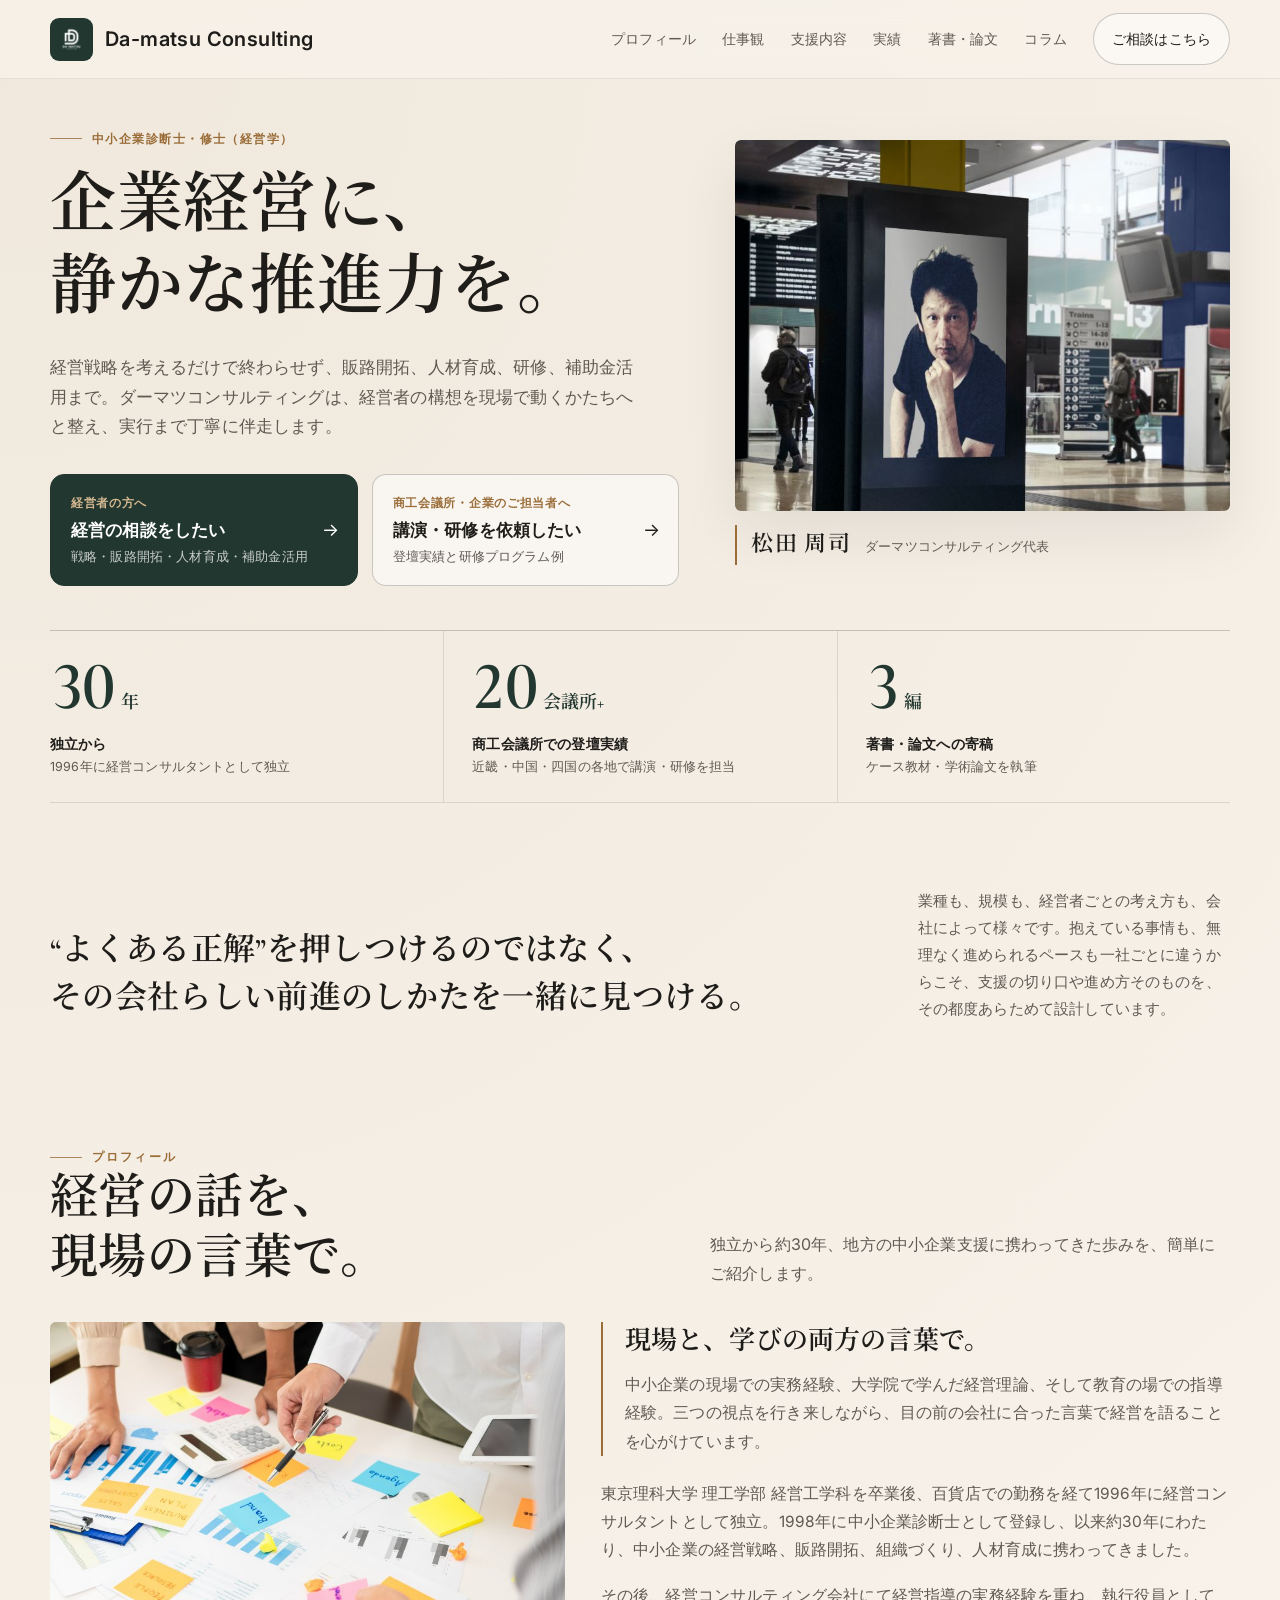
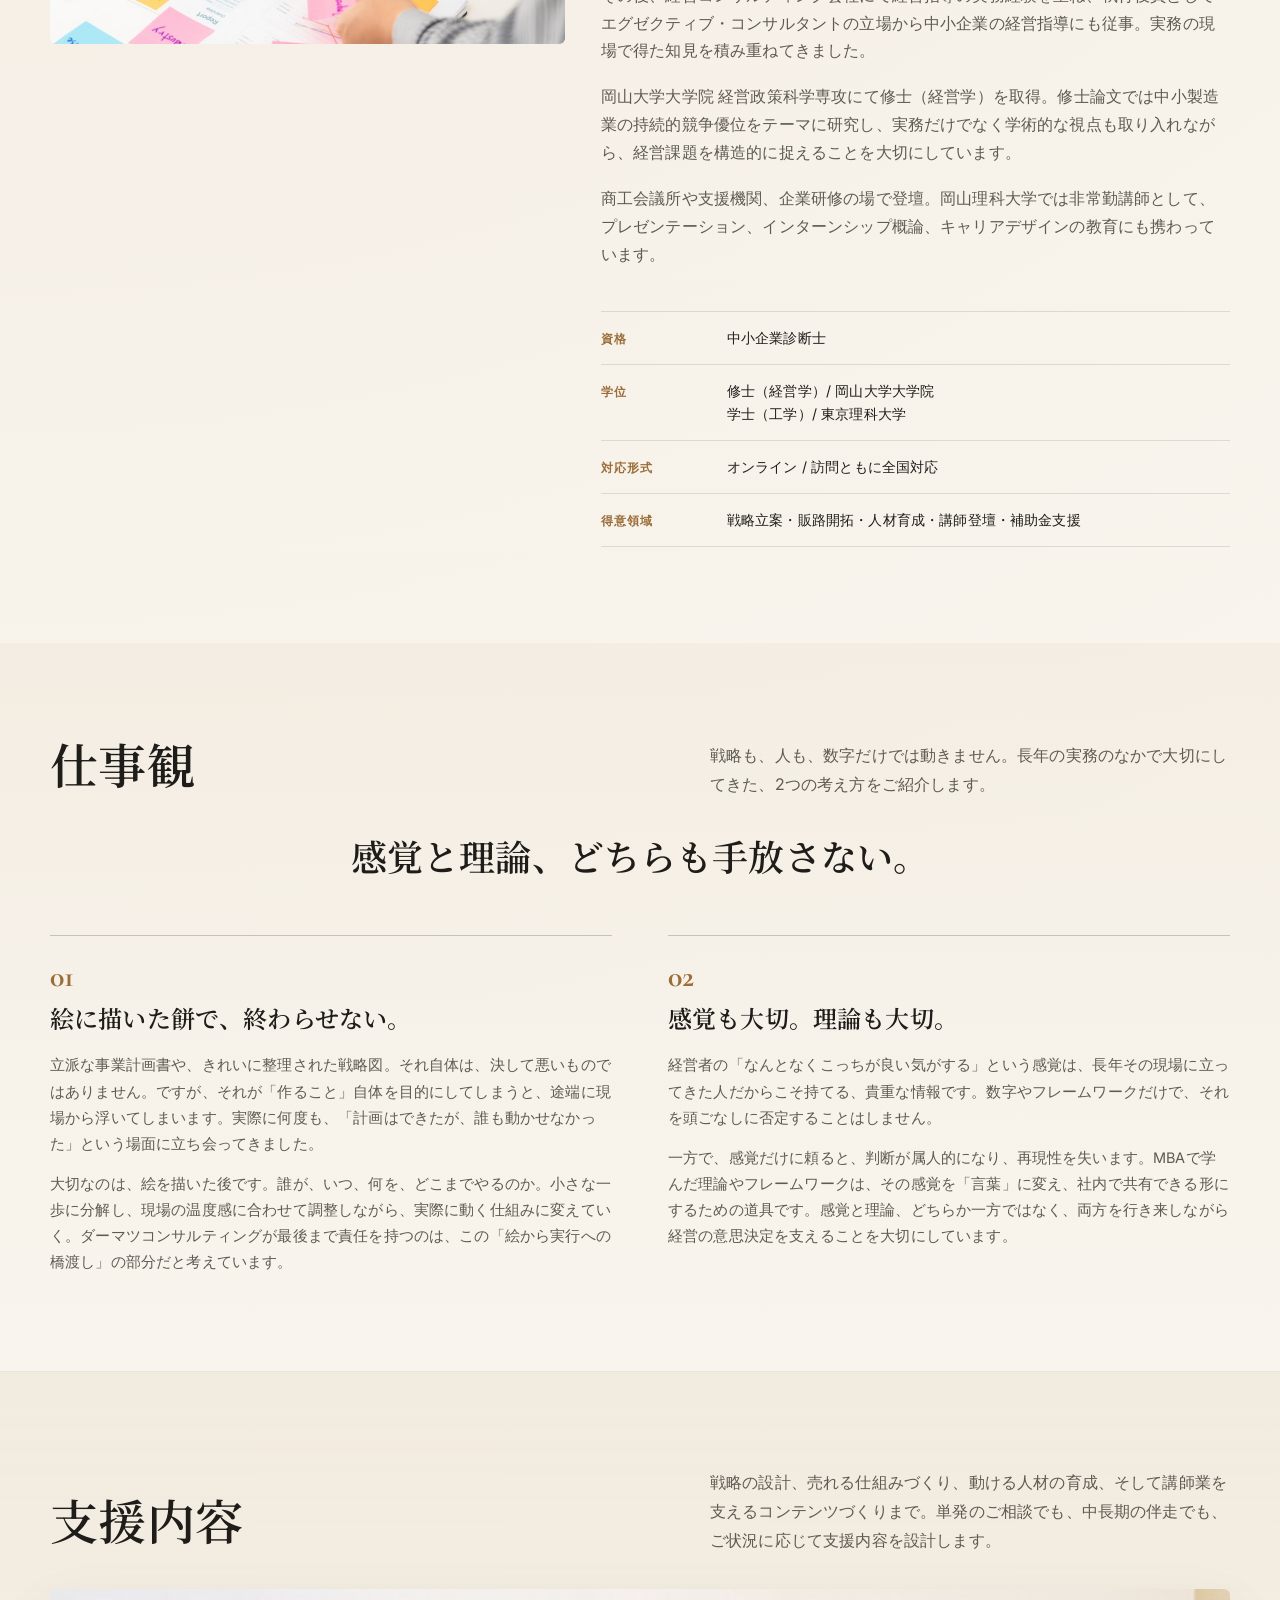
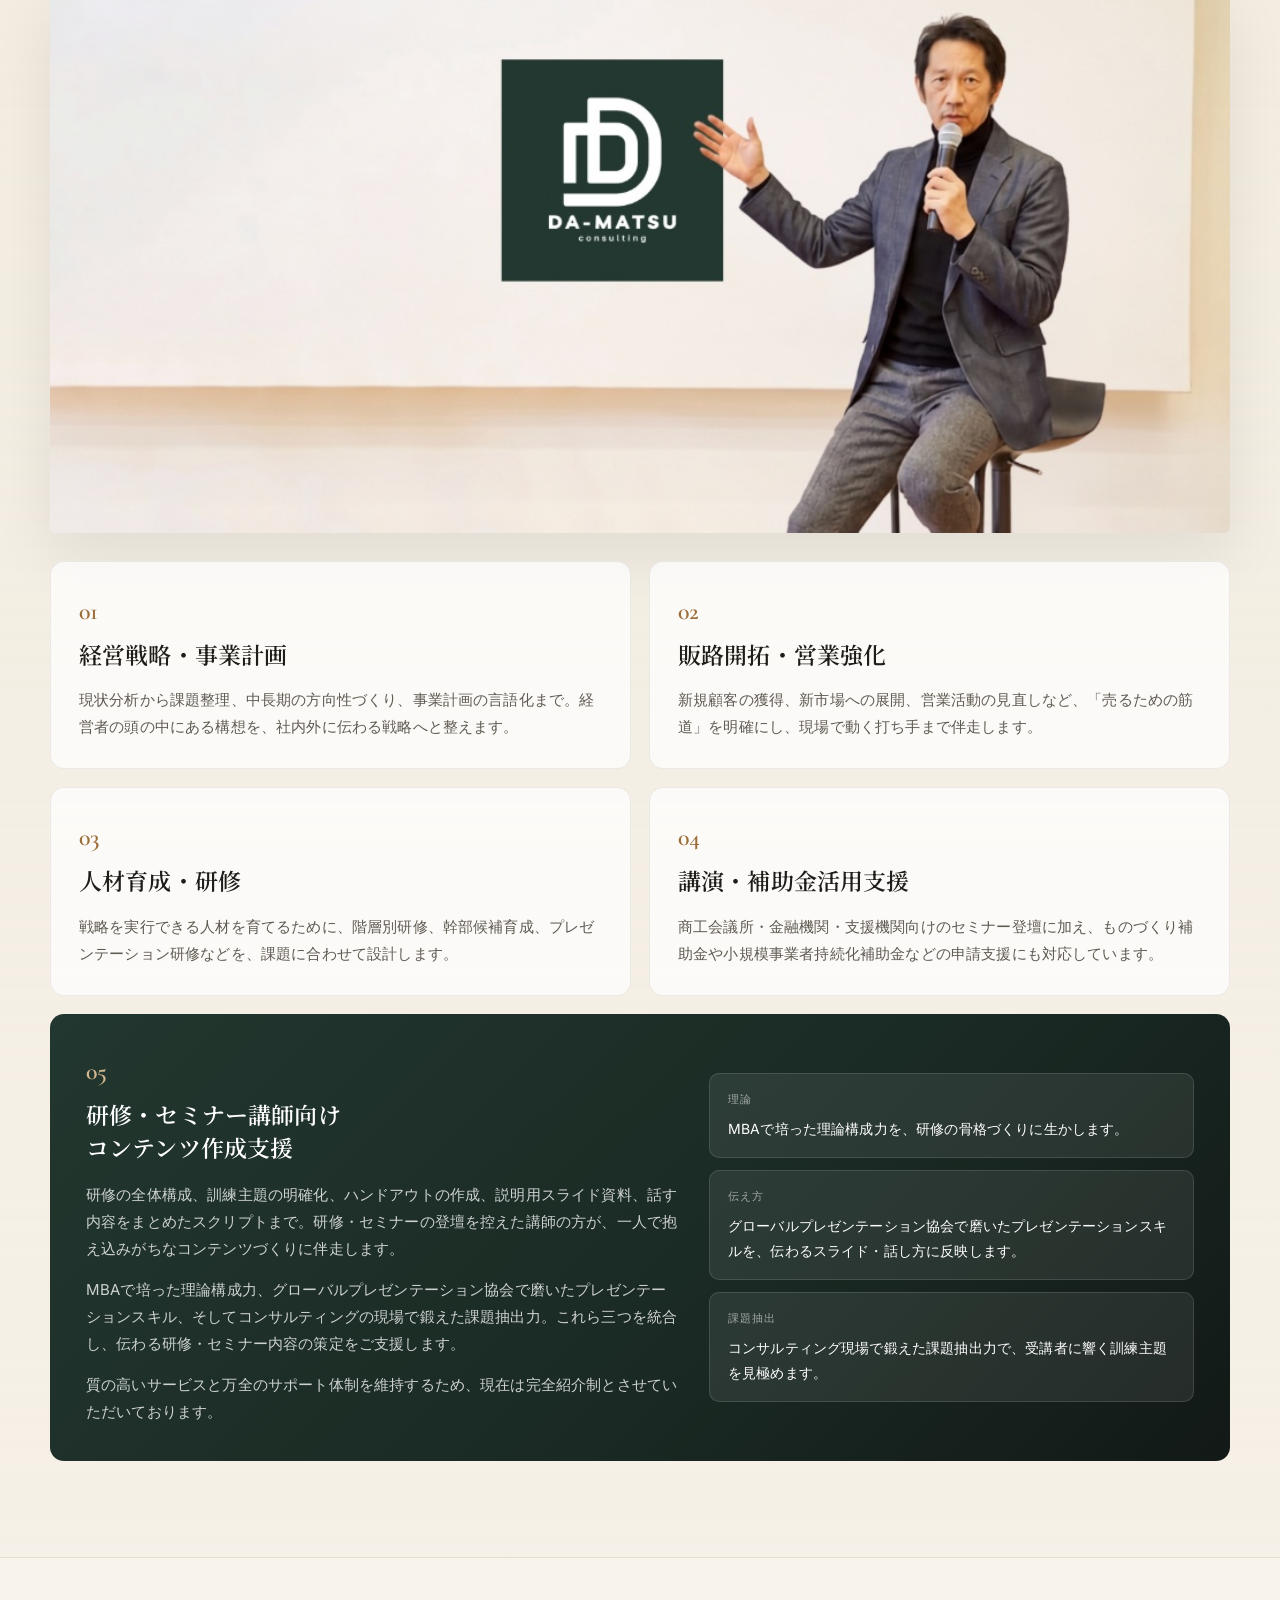
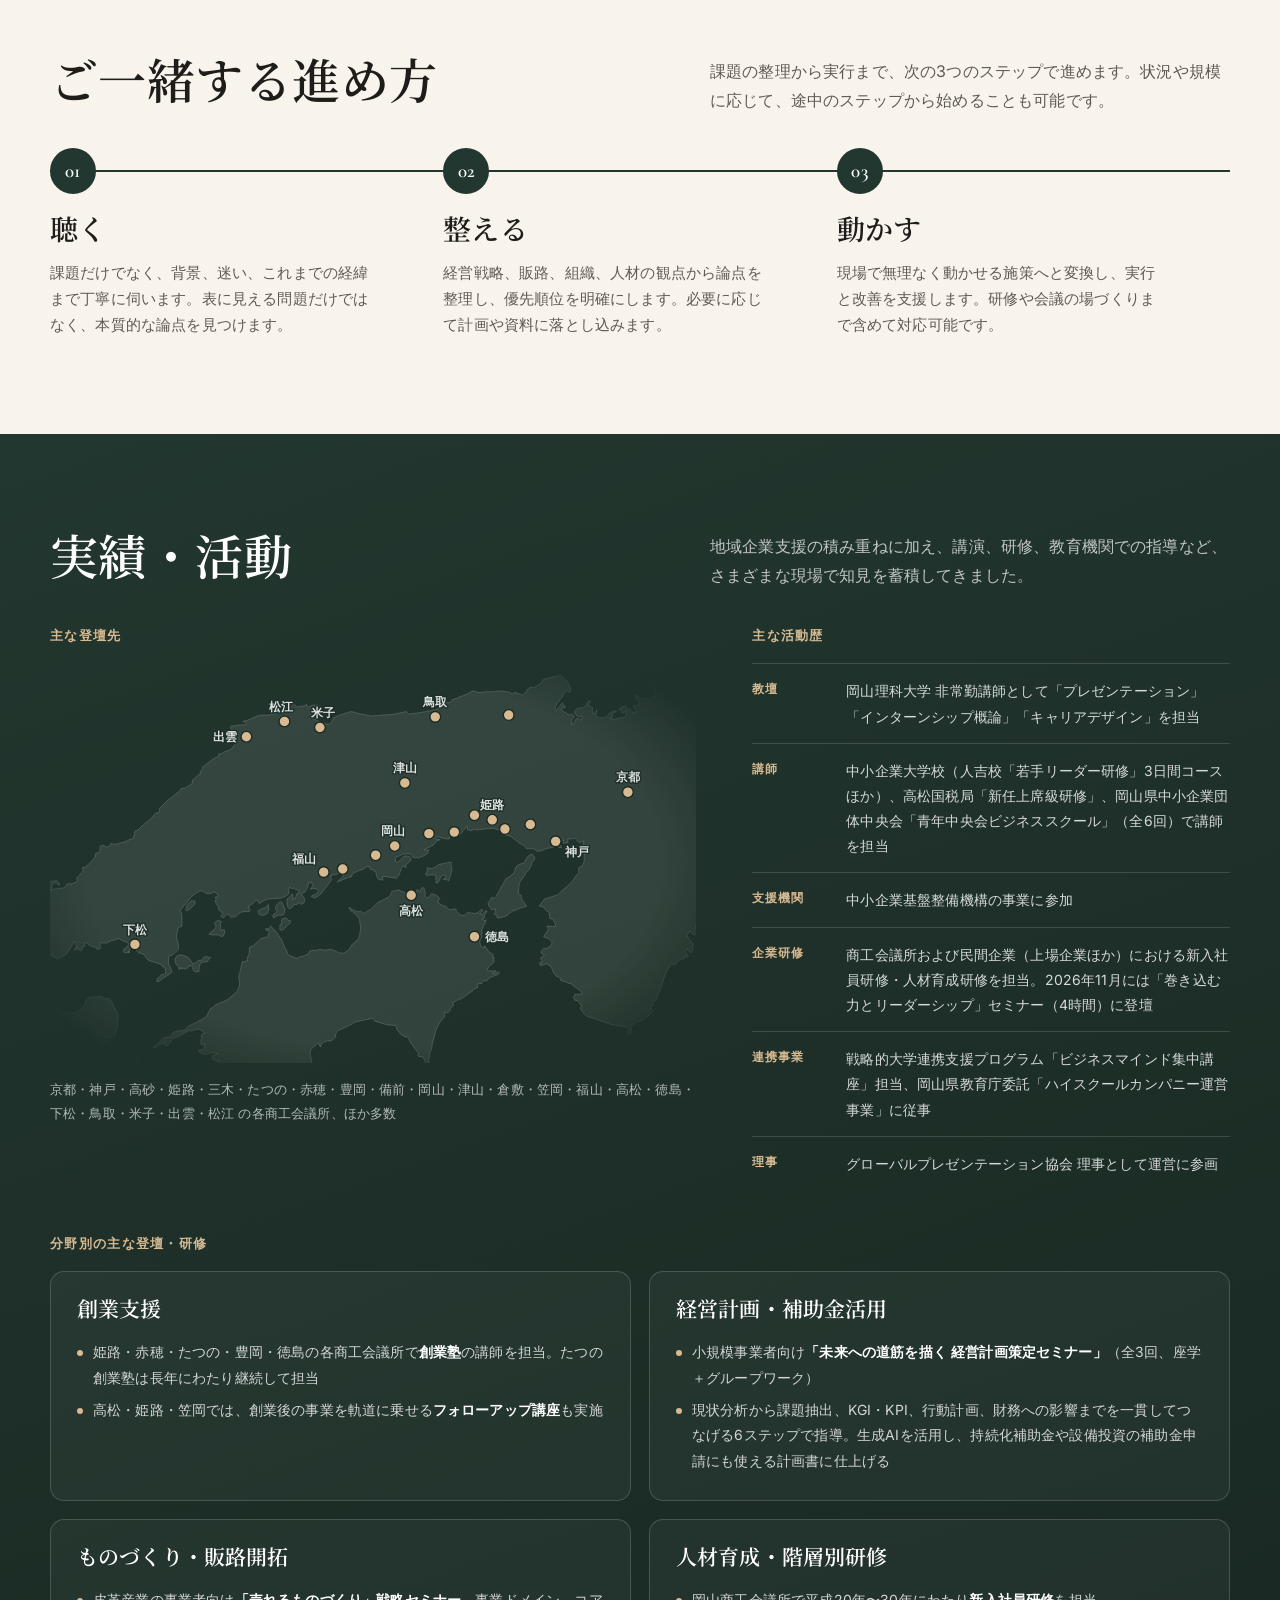
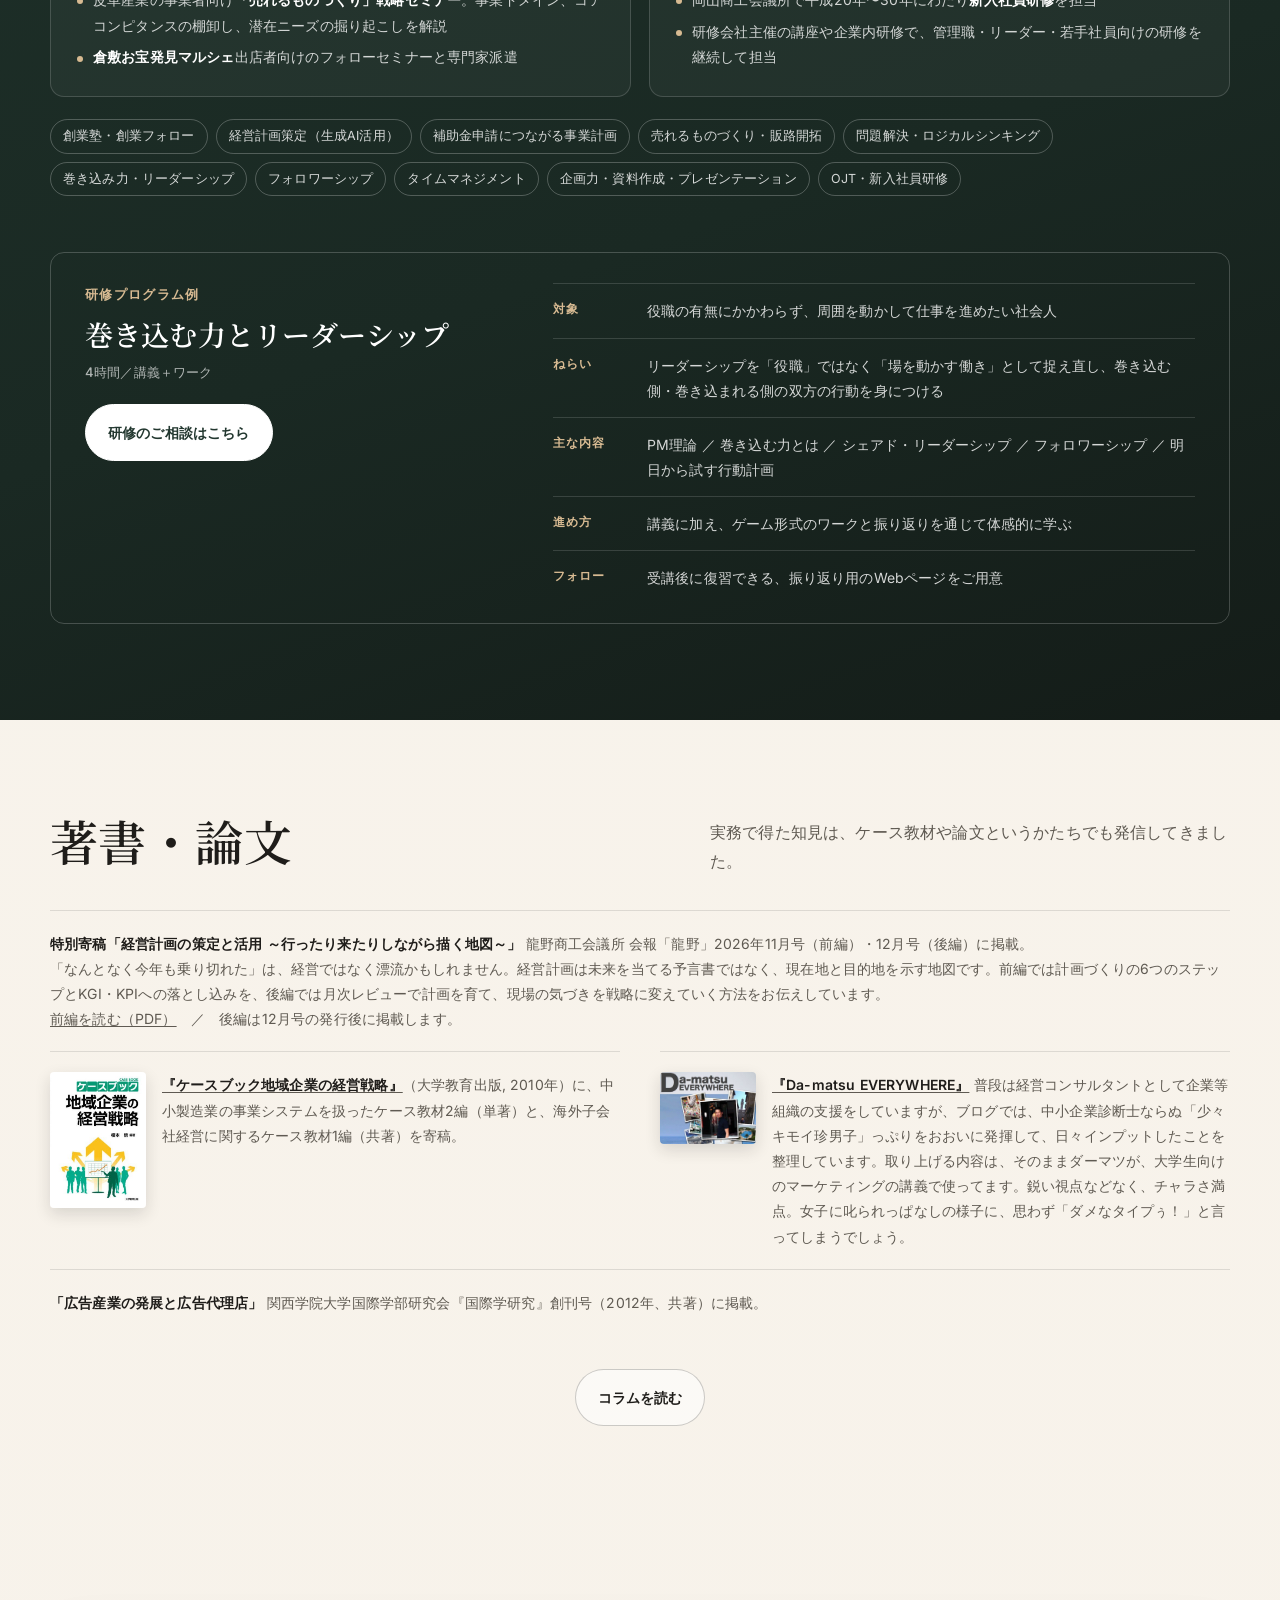
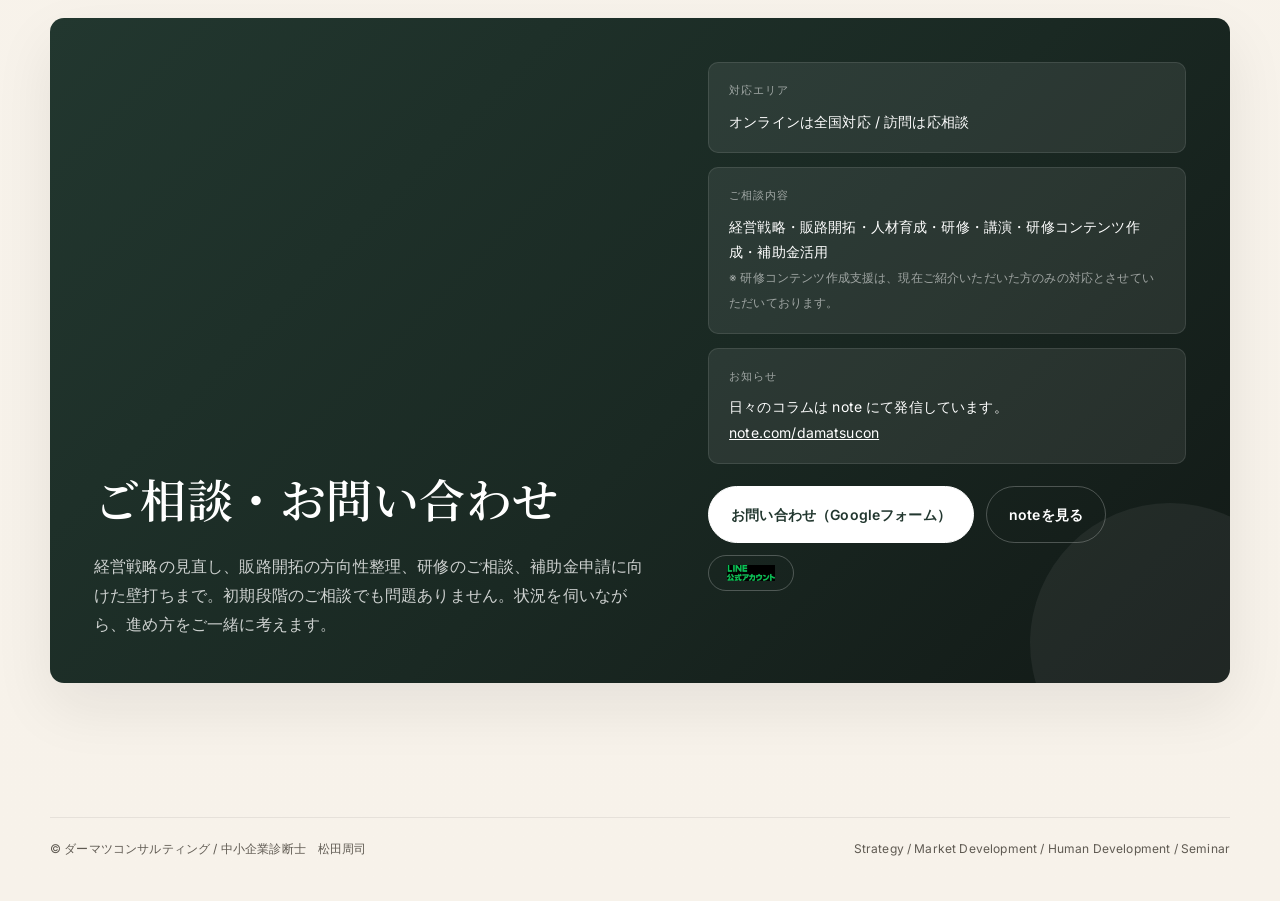
==== commit 0ea18a6b: "実績欄：龍野商工会議所の新入社員研修の記載を削除 Co-Authored-By: Claude Opus 5.5 <noreply@anthropic.com> Claude-Session: htt" ====
--- a/code_sandbox_light_git_bd143990_1787121911/index.html
+++ b/code_sandbox_light_git_bd143990_1787121911/index.html
@@ -881,7 +881,7 @@
             <div class="ach-field">
               <h3>人材育成・階層別研修</h3>
               <ul>
-                <li>岡山商工会議所（平成20年〜30年）、龍野商工会議所などで<b>新入社員研修</b>を担当</li>
+                <li>岡山商工会議所で平成20年〜30年にわたり<b>新入社員研修</b>を担当</li>
                 <li>研修会社主催の講座や企業内研修で、管理職・リーダー・若手社員向けの研修を継続して担当</li>
               </ul>
             </div>
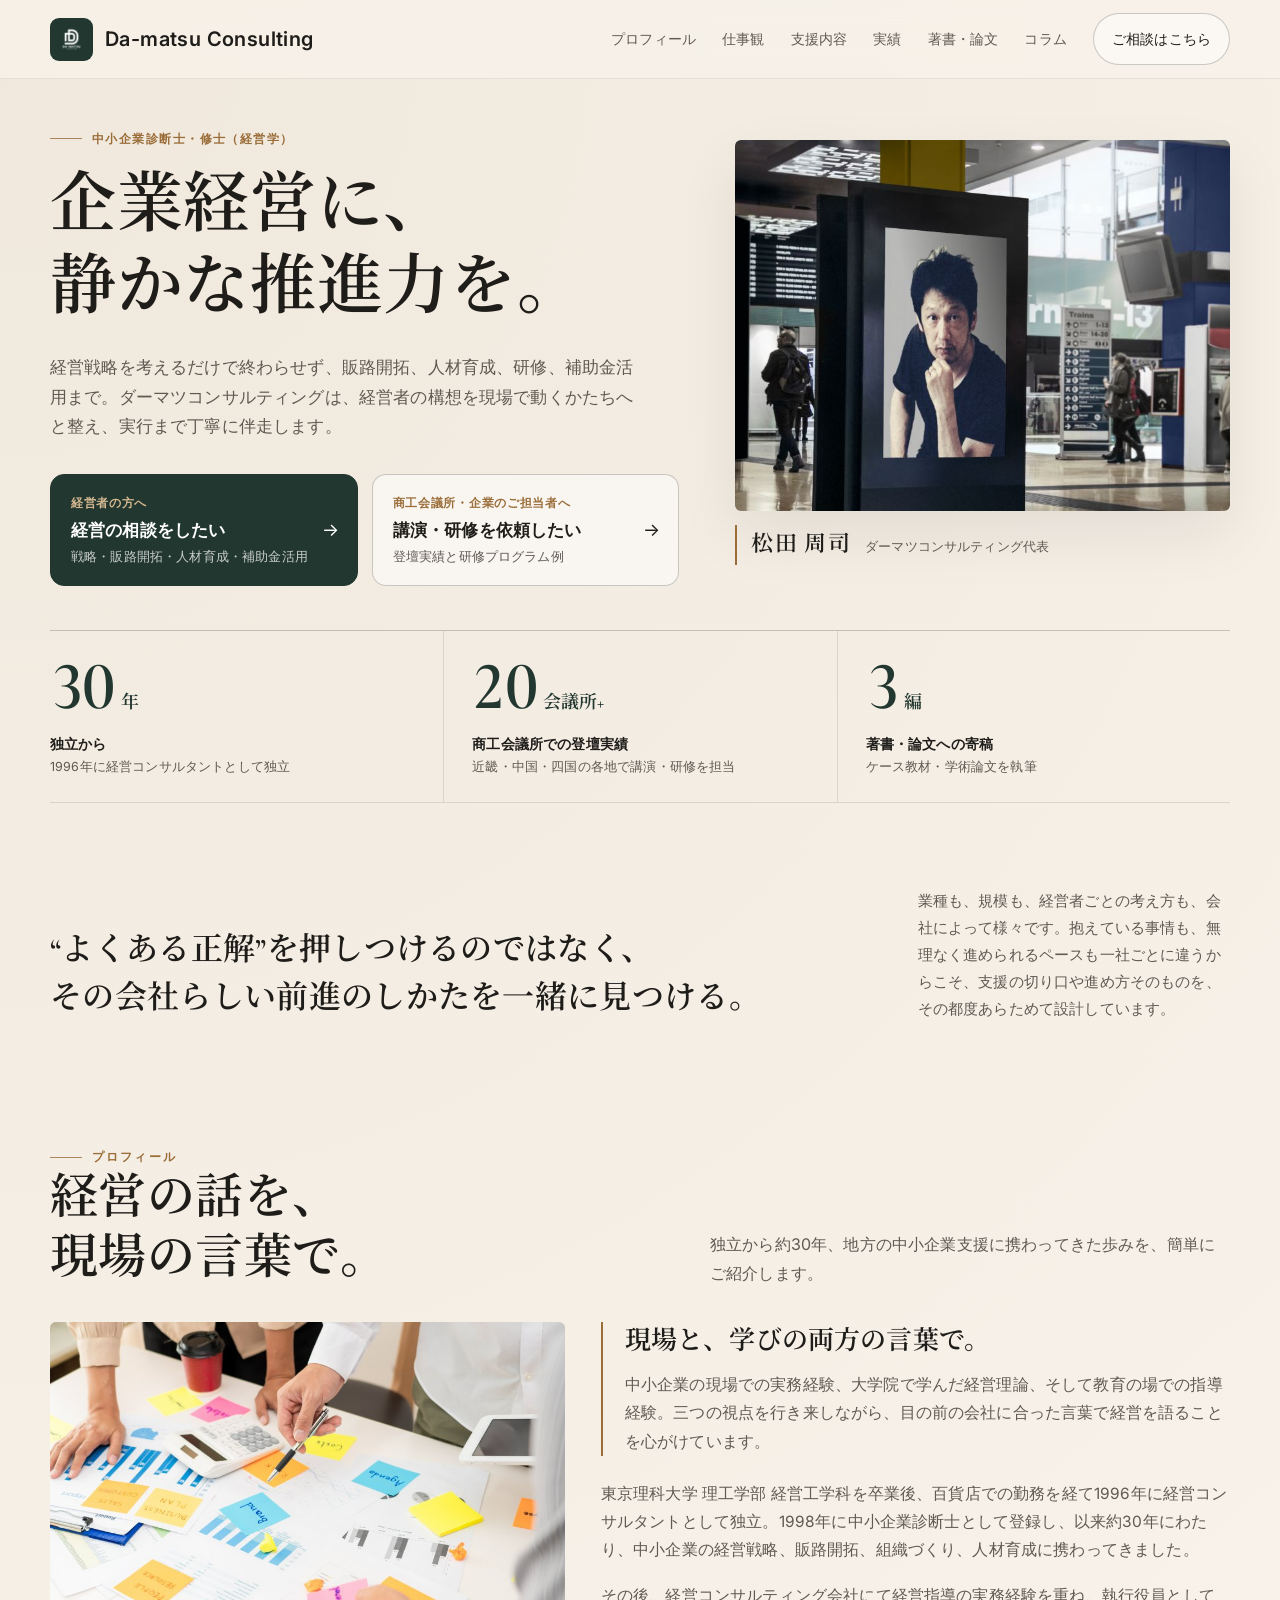
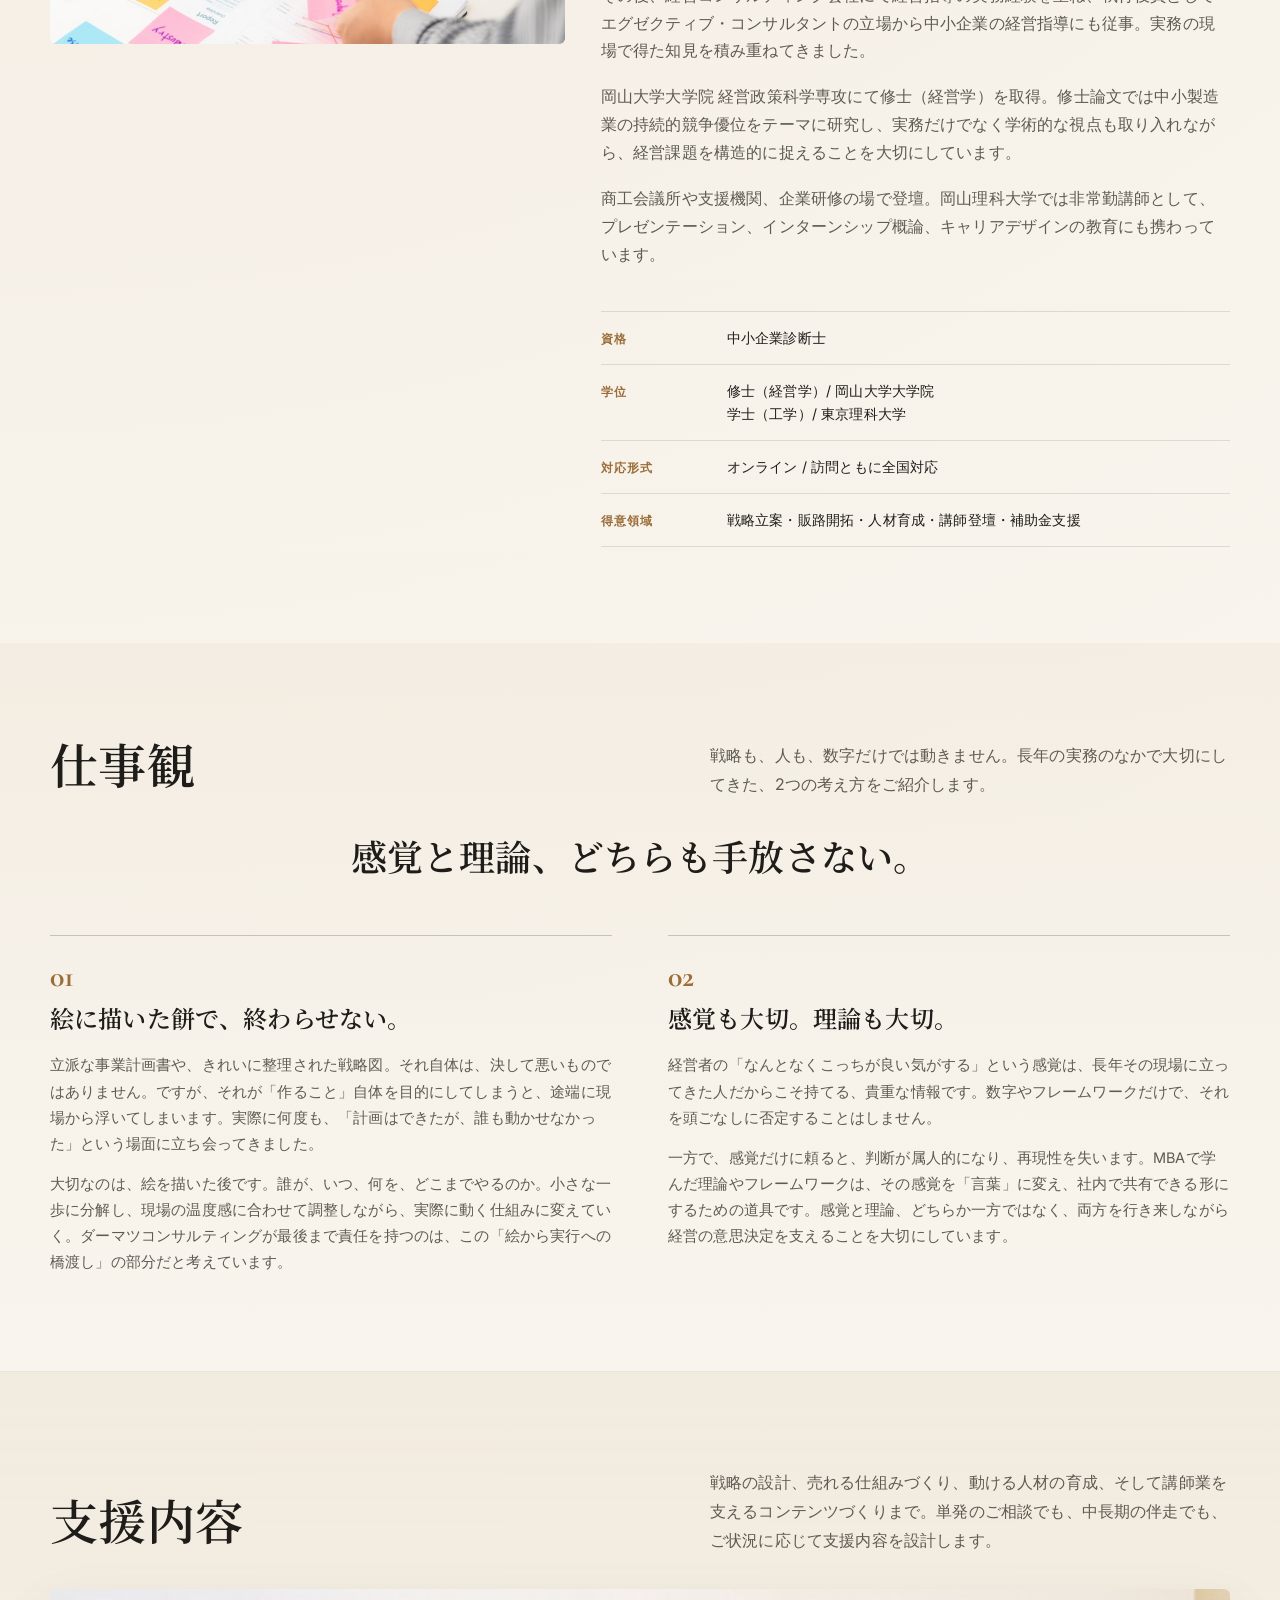
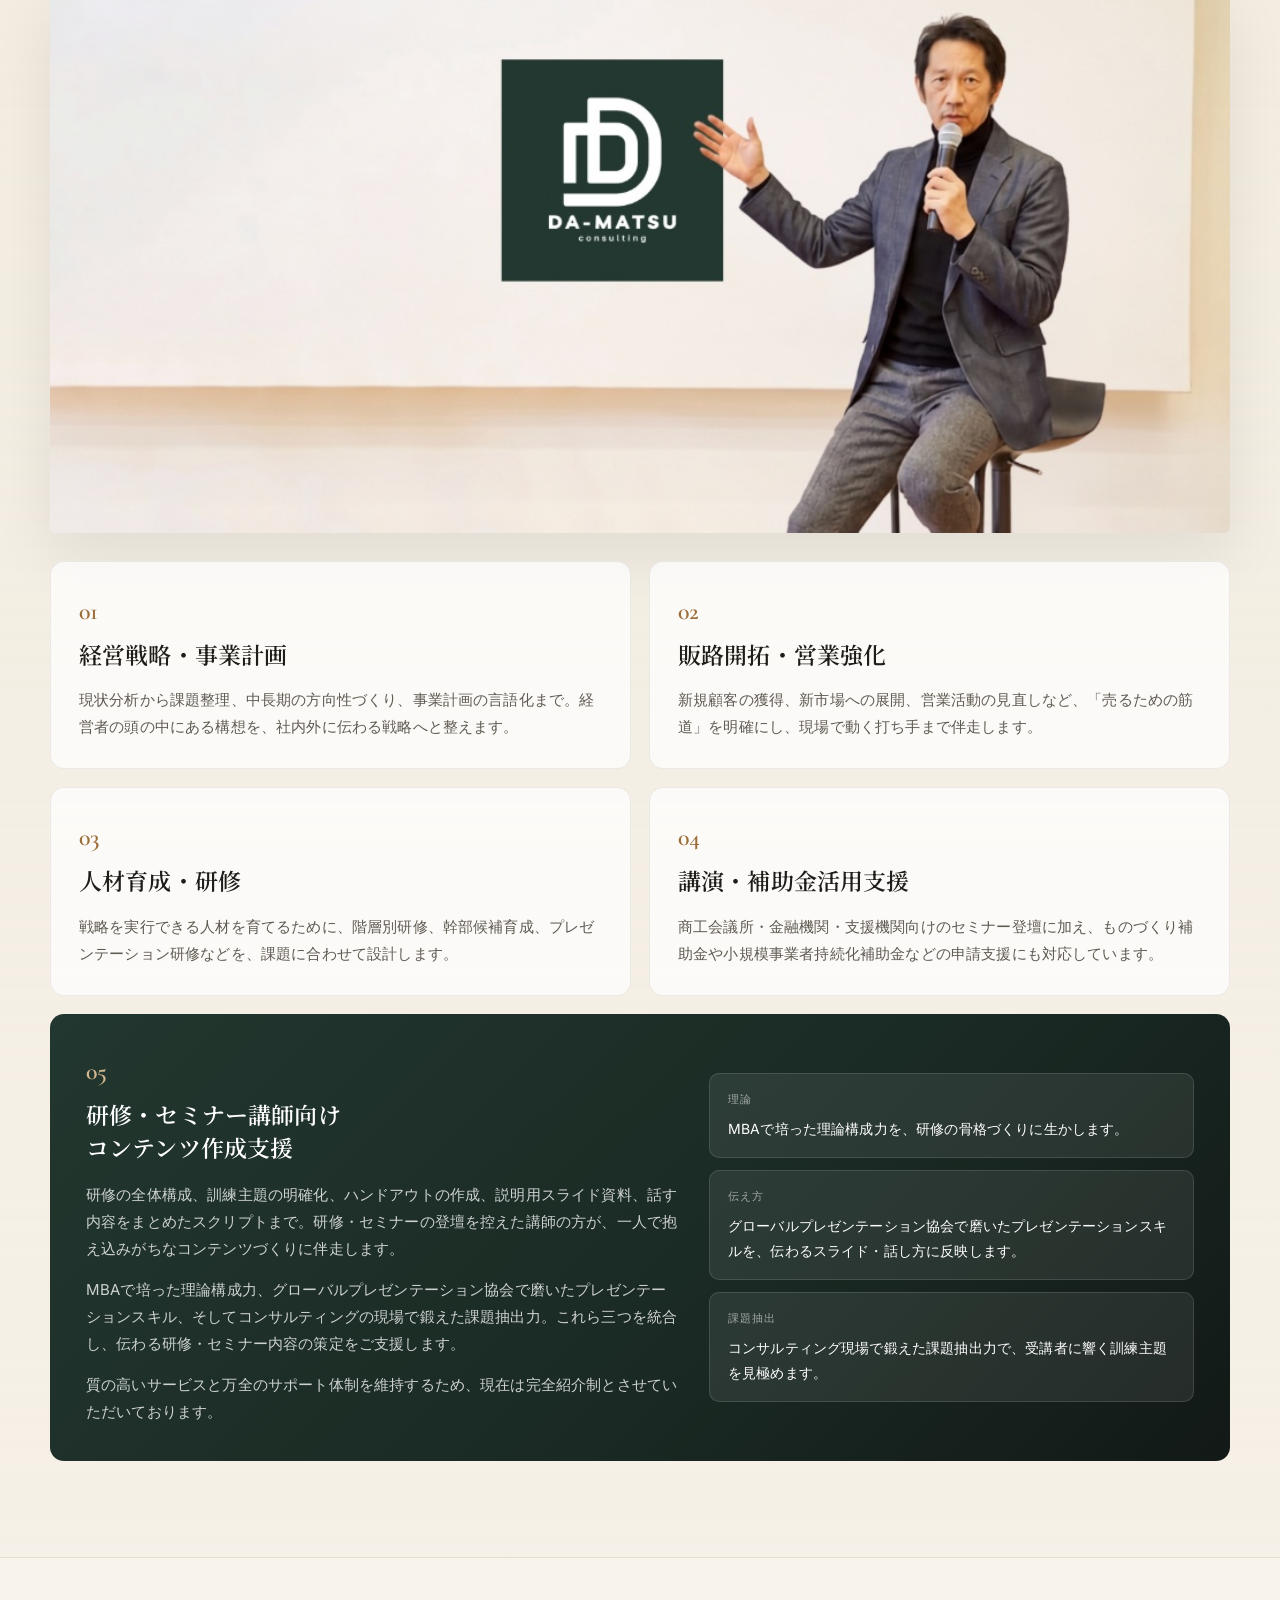
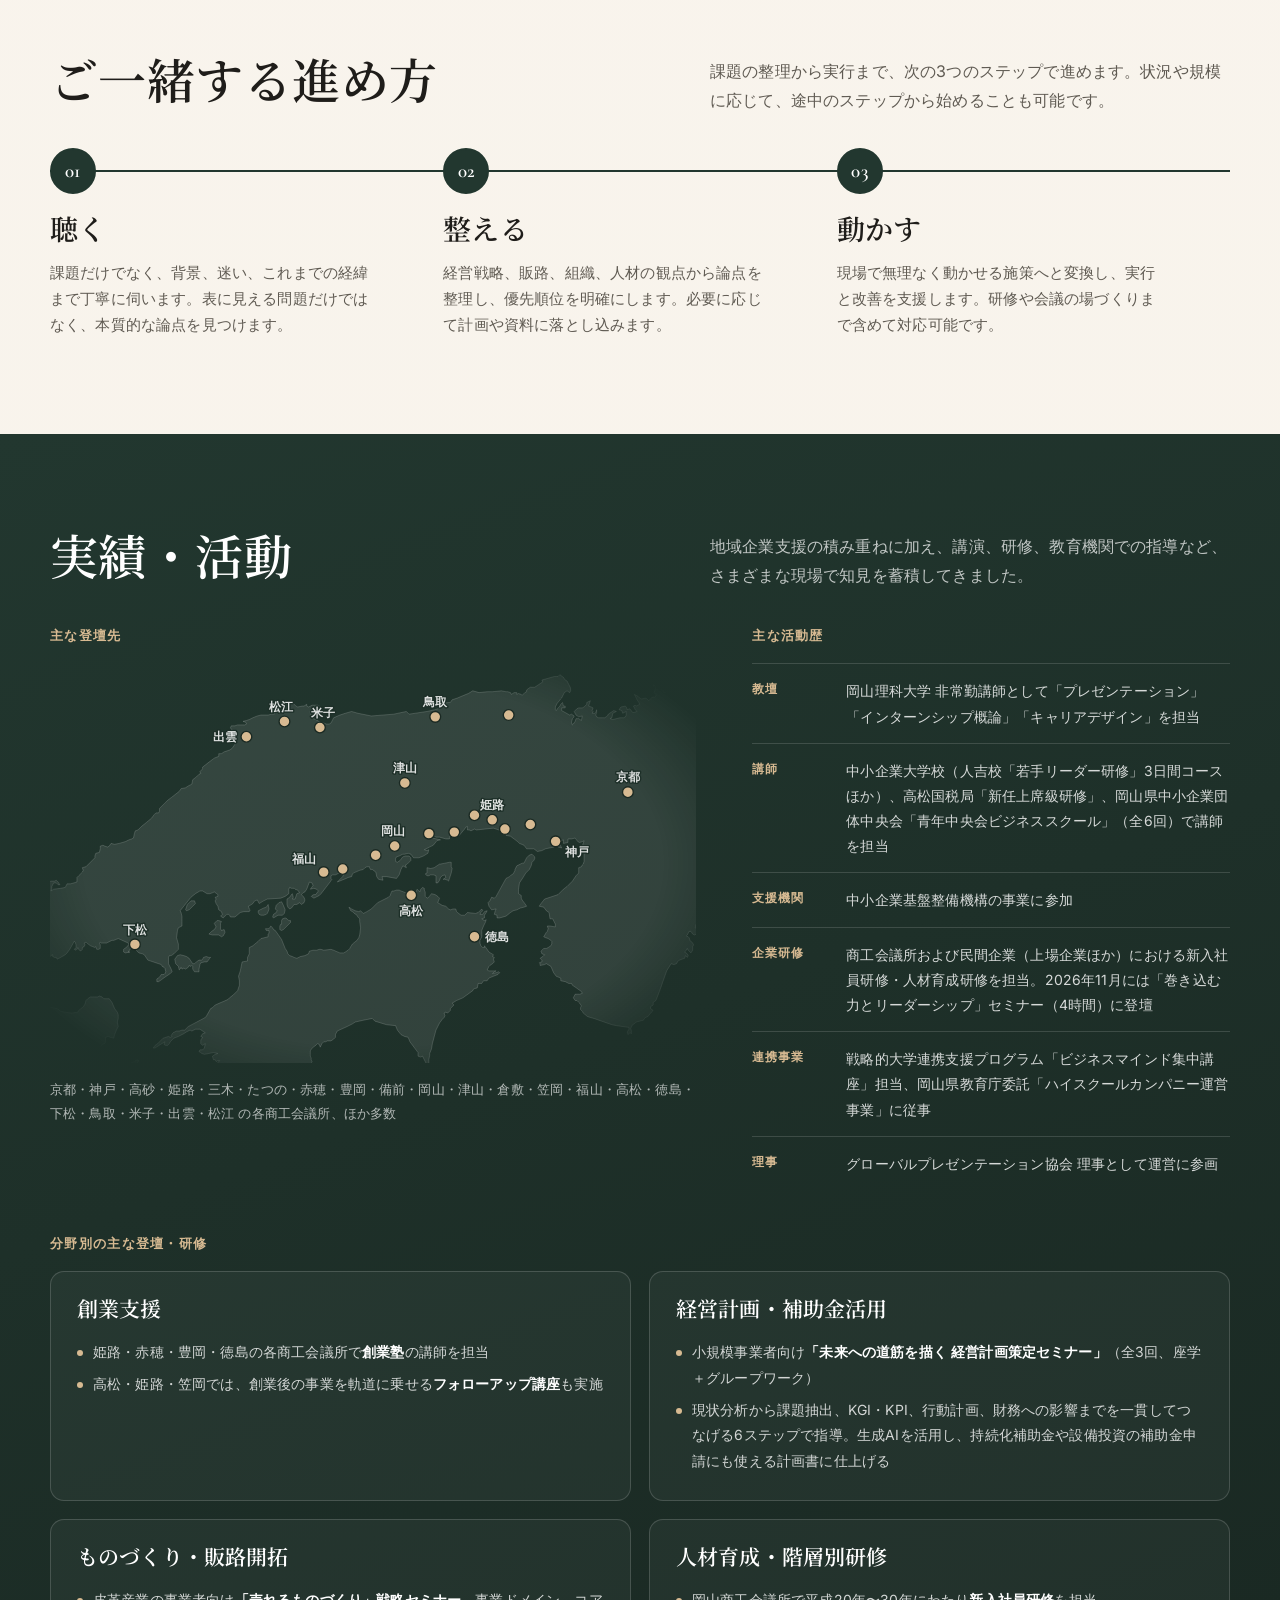
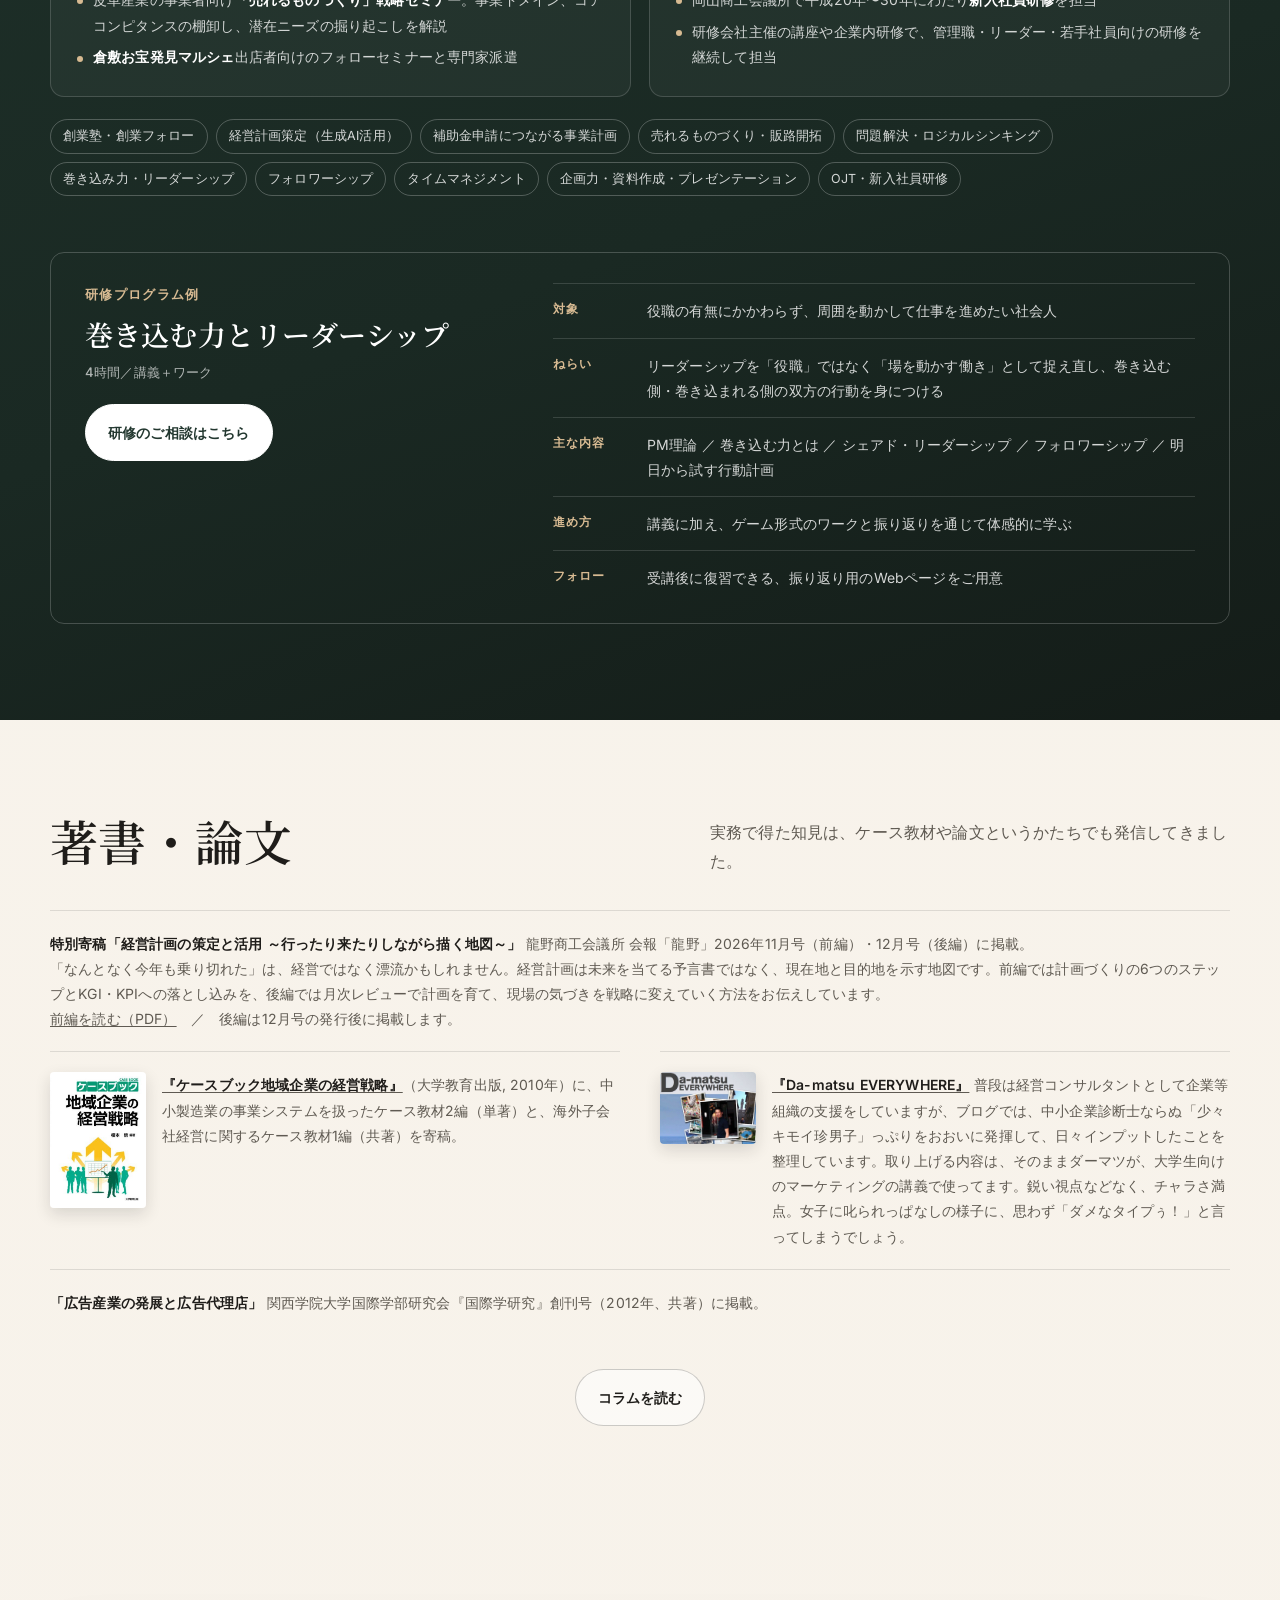
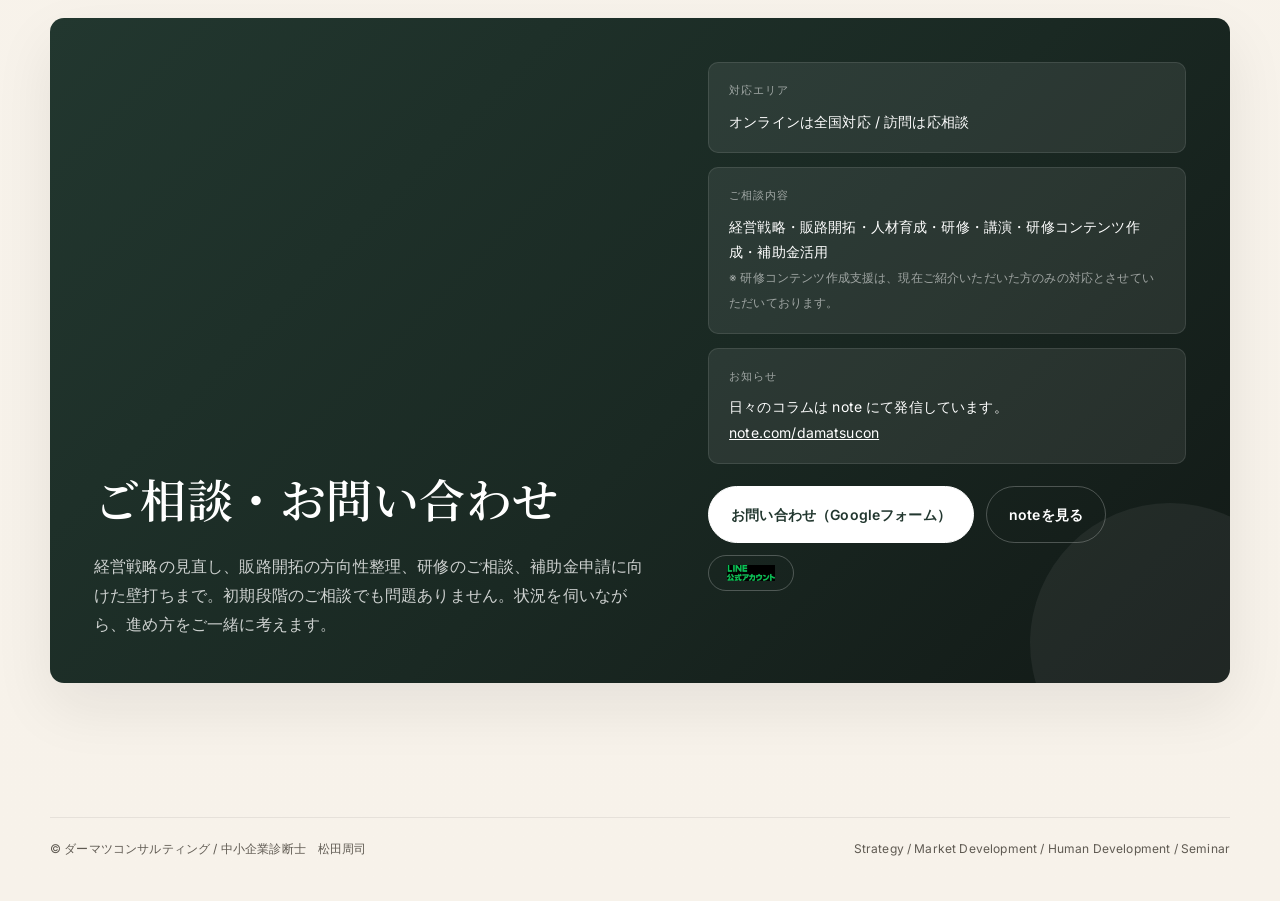
==== commit 264c24ee: "実績欄：創業支援から龍野（たつの）の記載を削除 Co-Authored-By: Claude Opus 5.5 <noreply@anthropic.com> Claude-Session: http" ====
--- a/code_sandbox_light_git_bd143990_1787121911/index.html
+++ b/code_sandbox_light_git_bd143990_1787121911/index.html
@@ -860,7 +860,7 @@
             <div class="ach-field">
               <h3>創業支援</h3>
               <ul>
-                <li>姫路・赤穂・たつの・豊岡・徳島の各商工会議所で<b>創業塾</b>の講師を担当。たつの創業塾は長年にわたり継続して担当</li>
+                <li>姫路・赤穂・豊岡・徳島の各商工会議所で<b>創業塾</b>の講師を担当</li>
                 <li>高松・姫路・笠岡では、創業後の事業を軌道に乗せる<b>フォローアップ講座</b>も実施</li>
               </ul>
             </div>
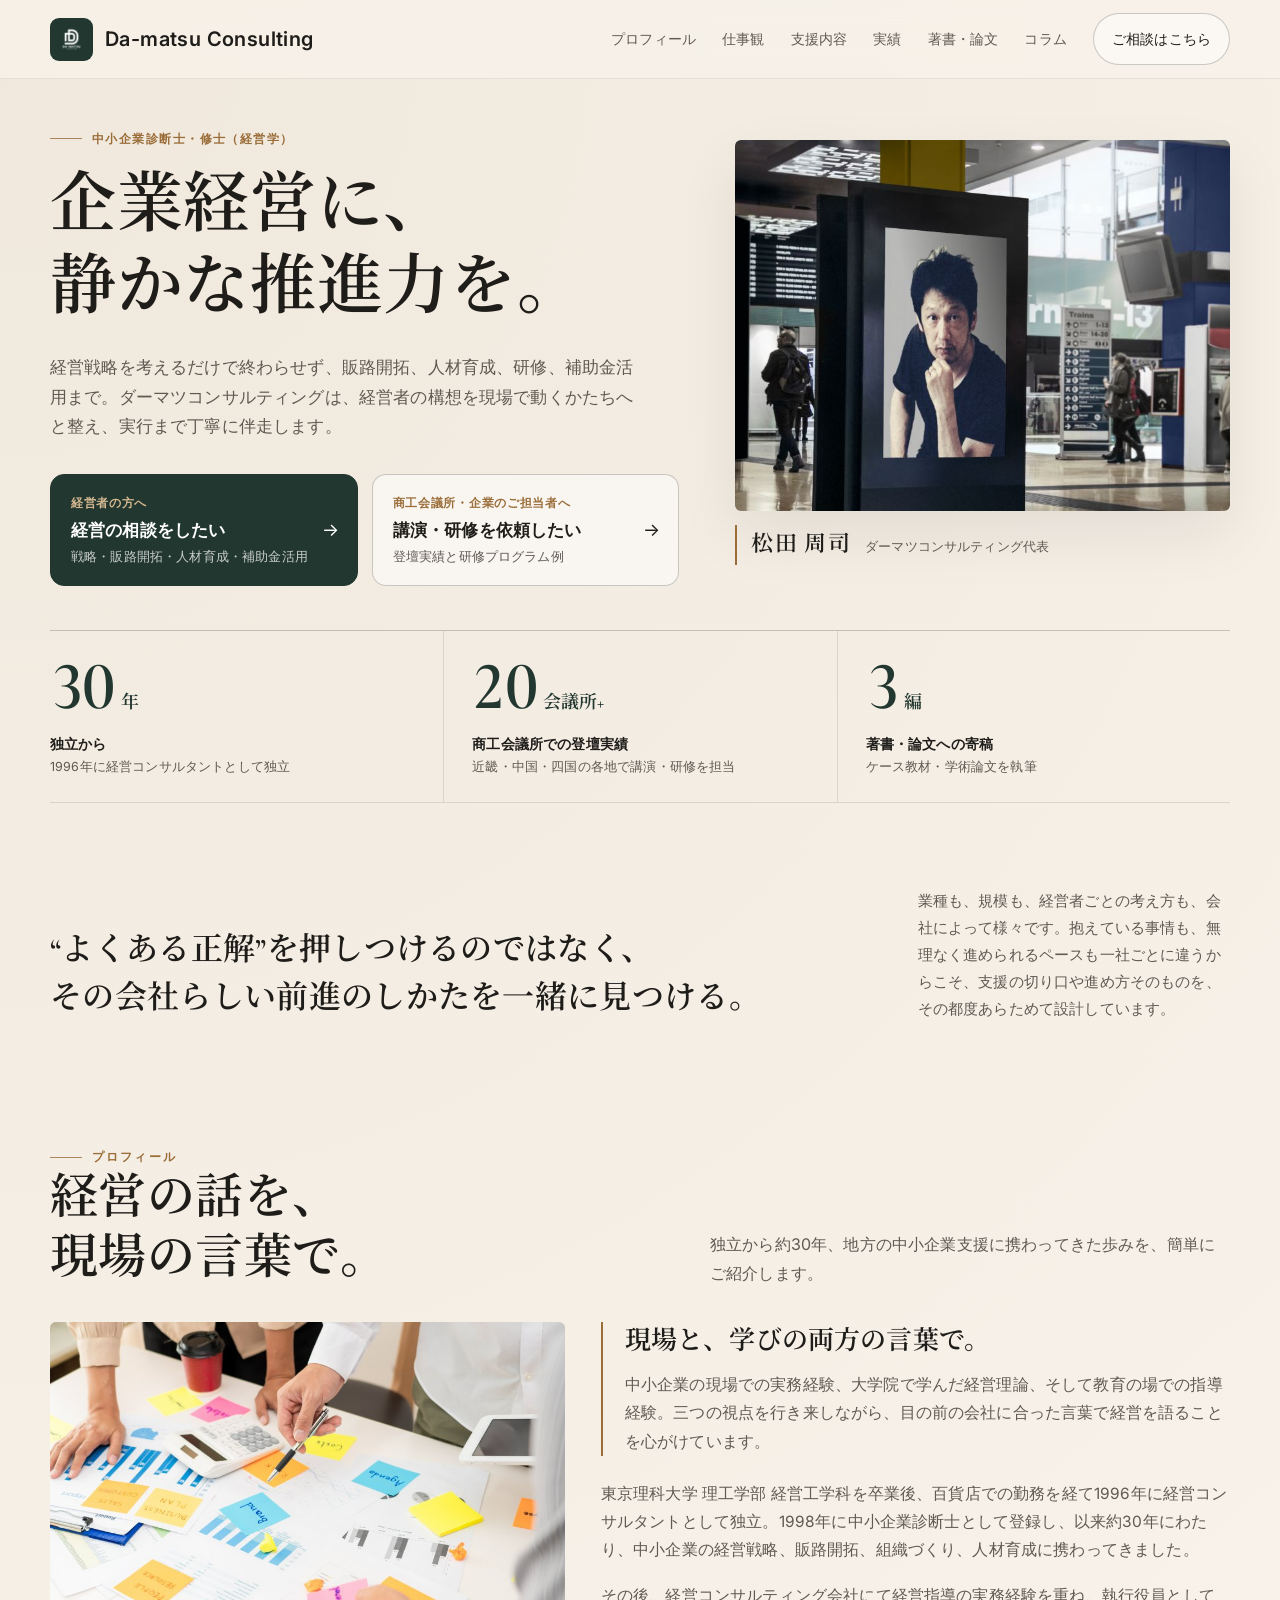
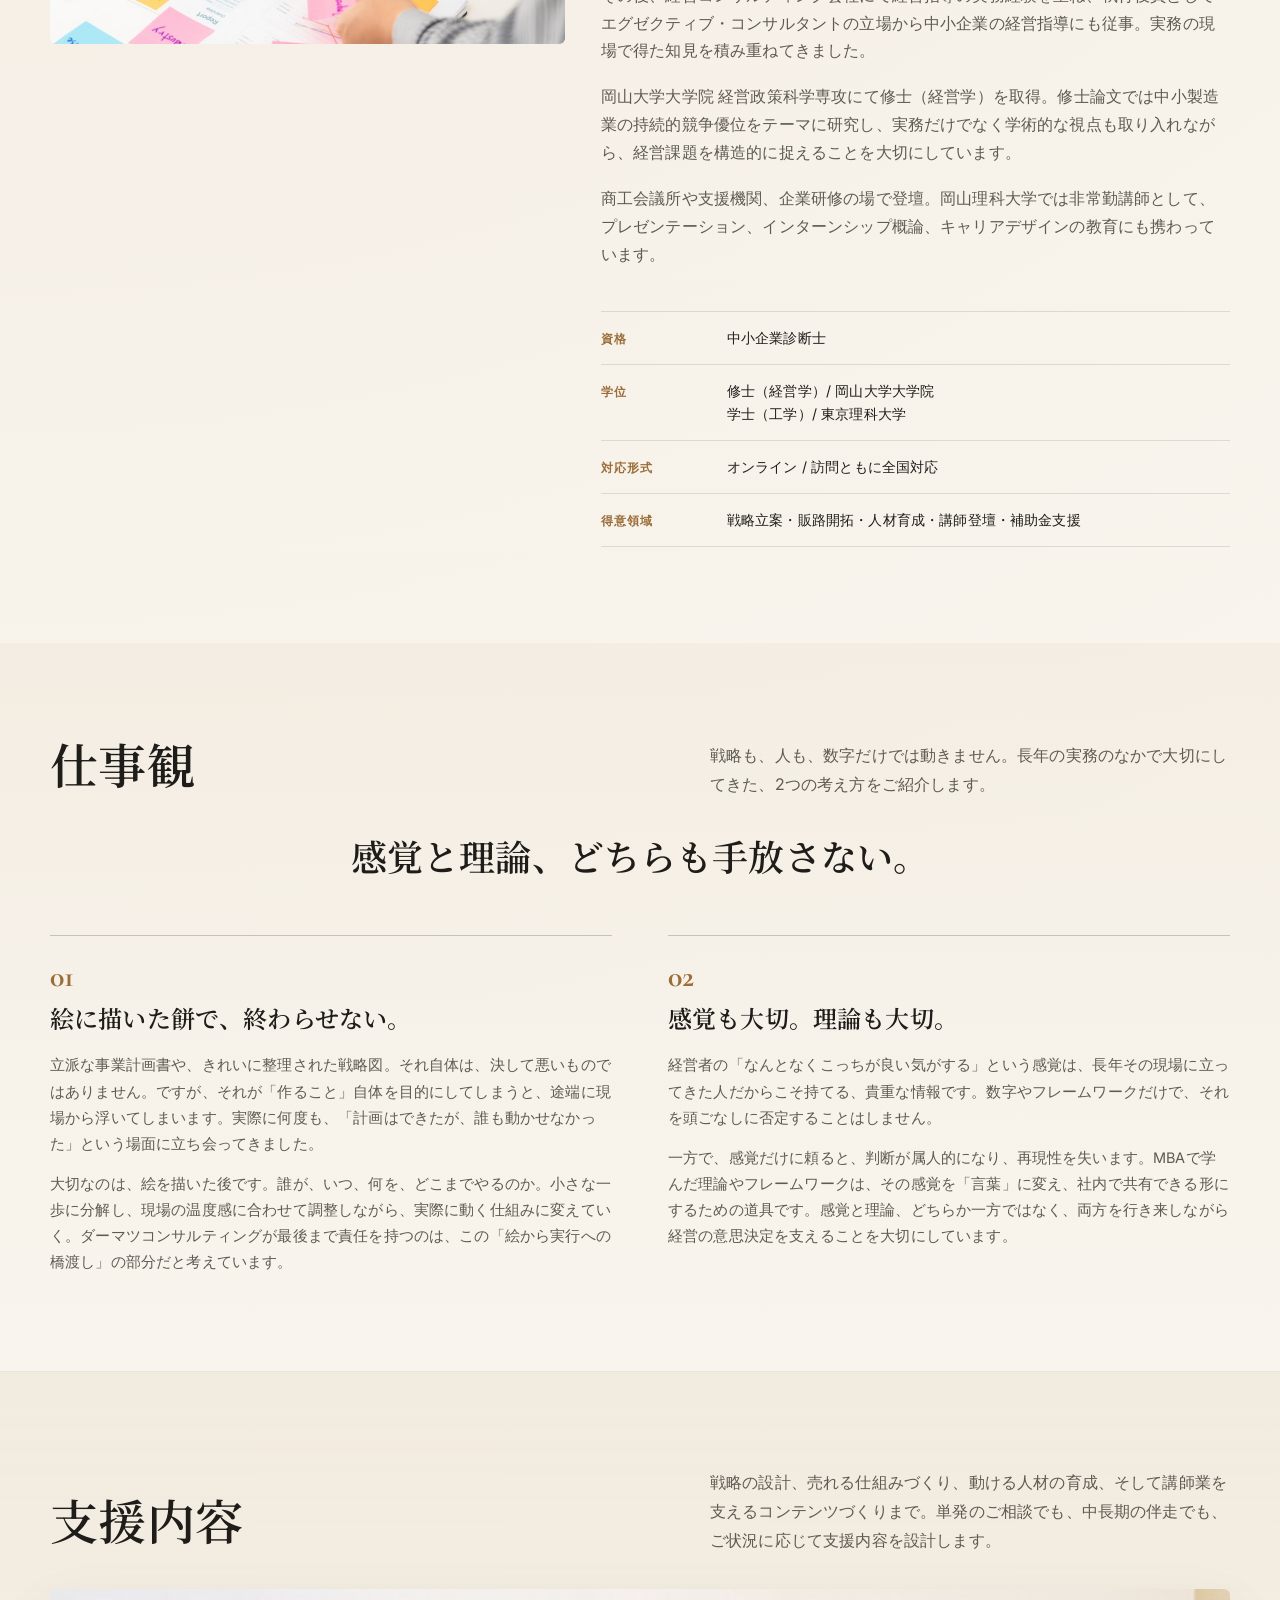
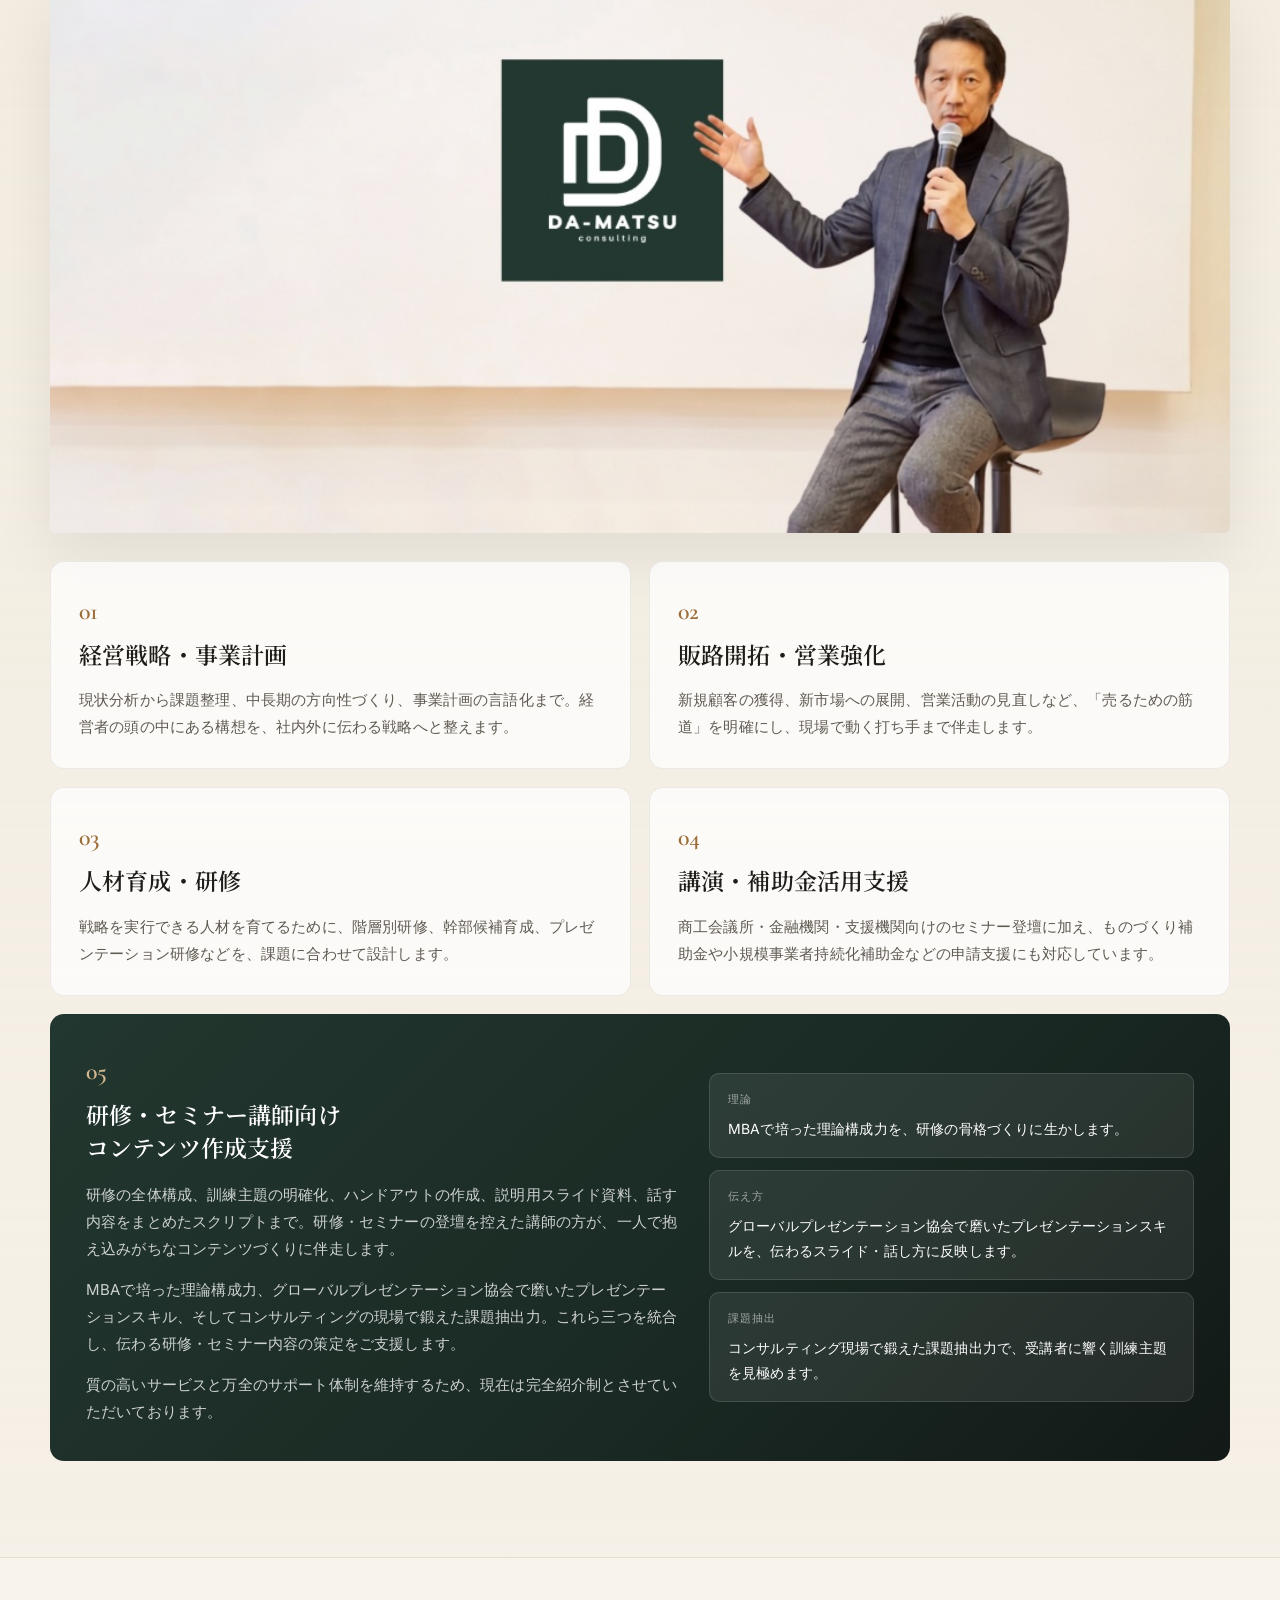
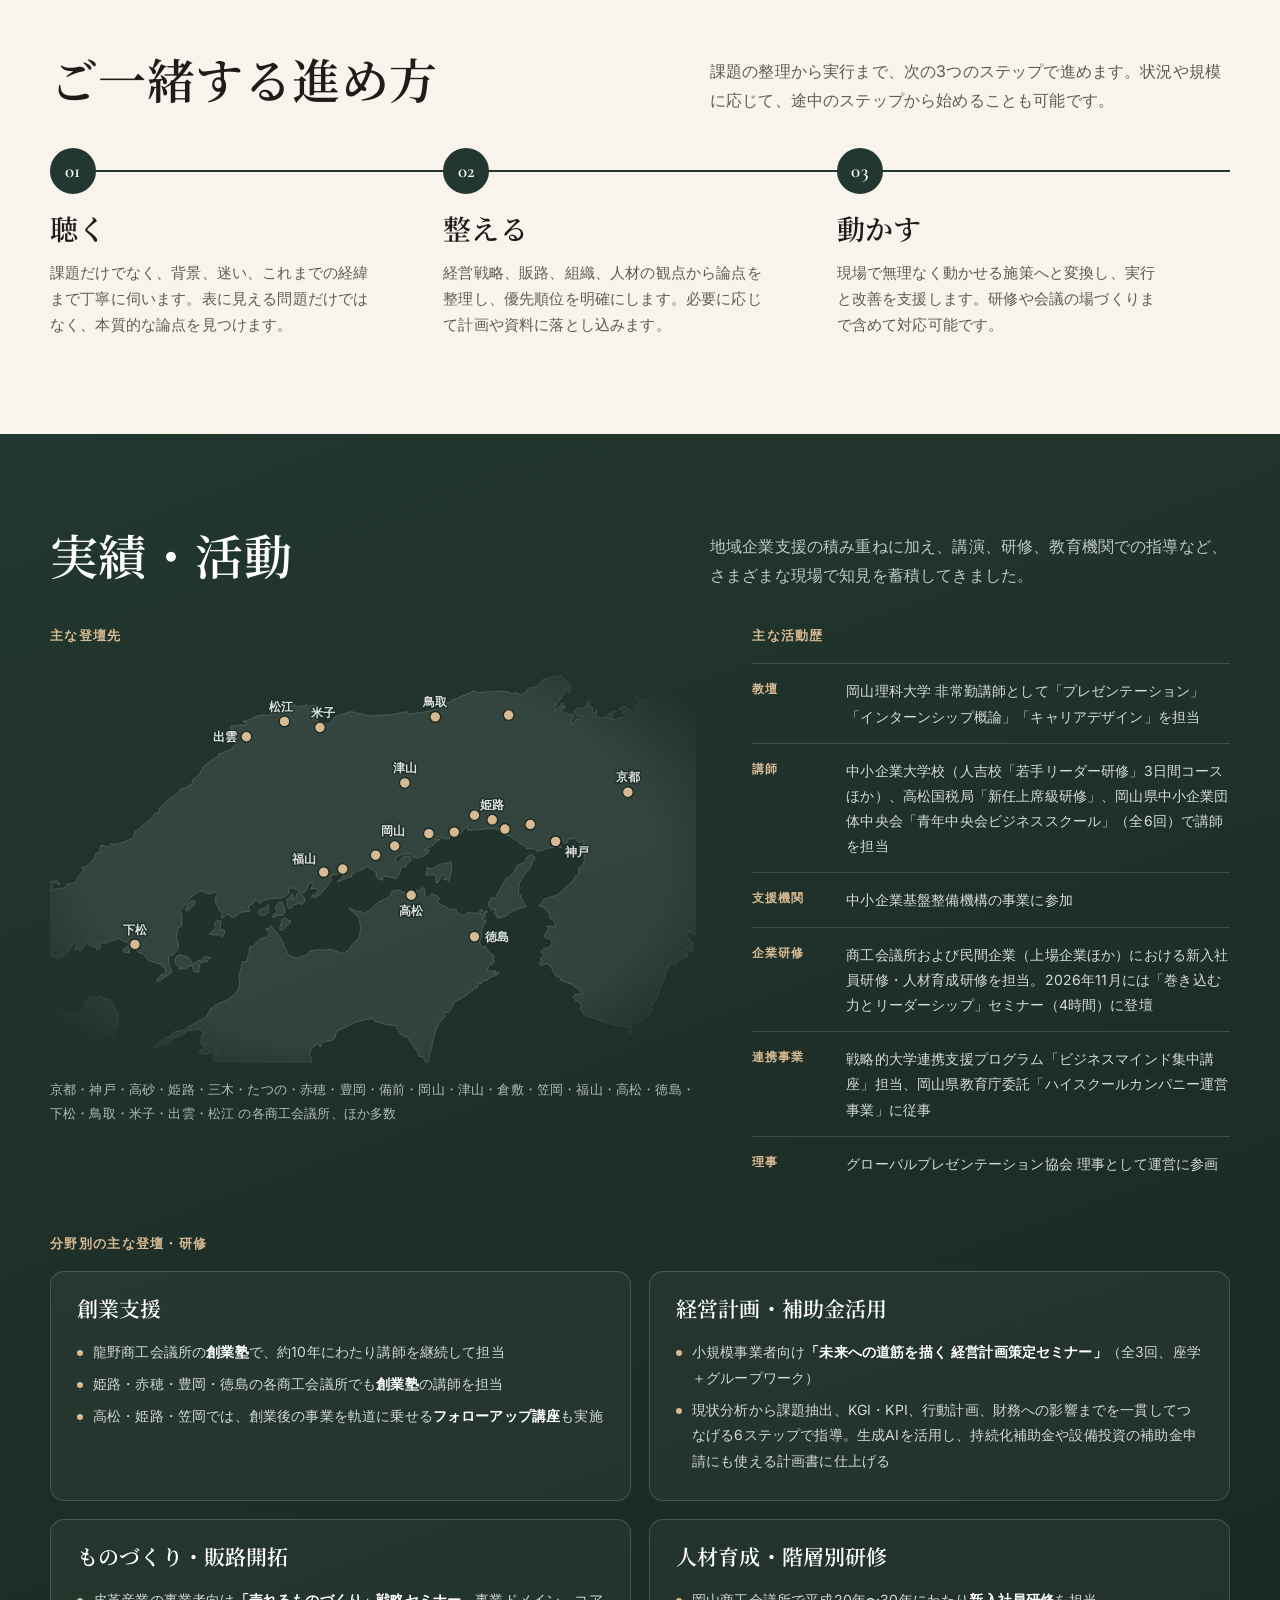
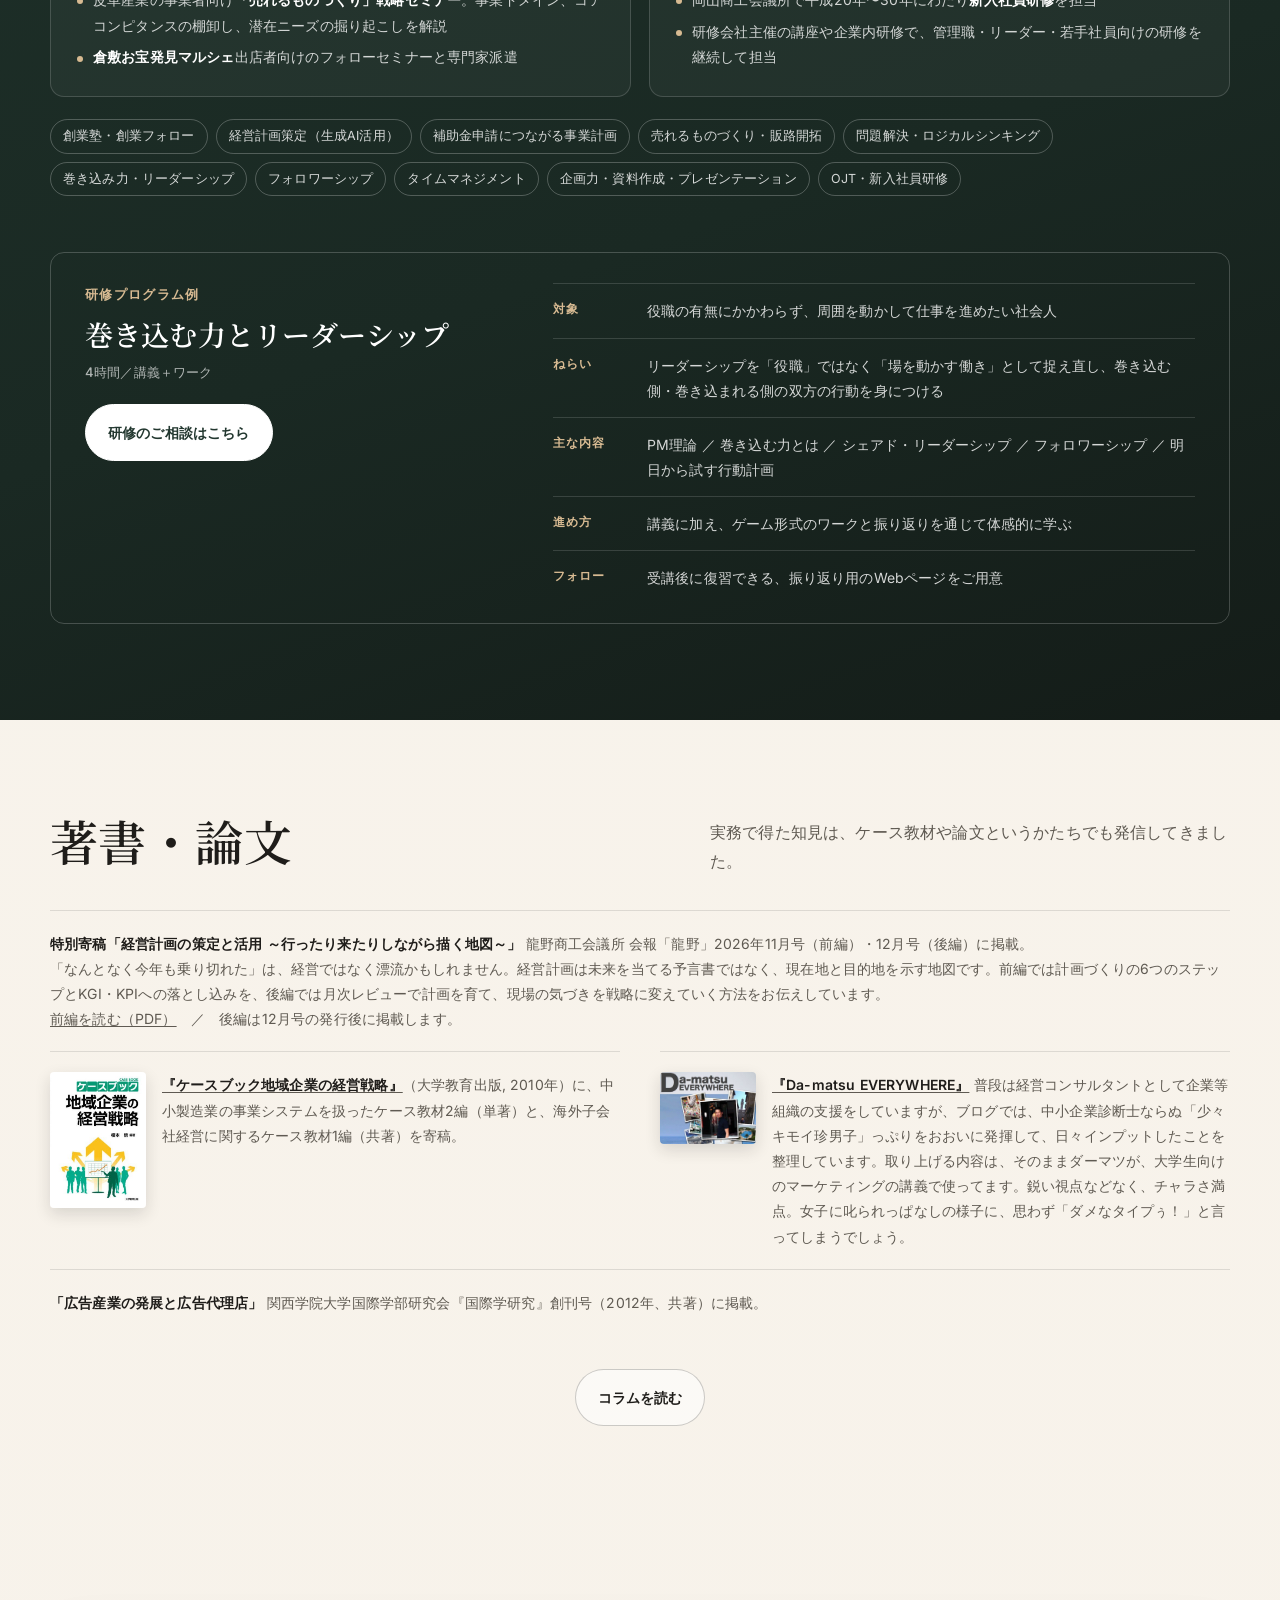
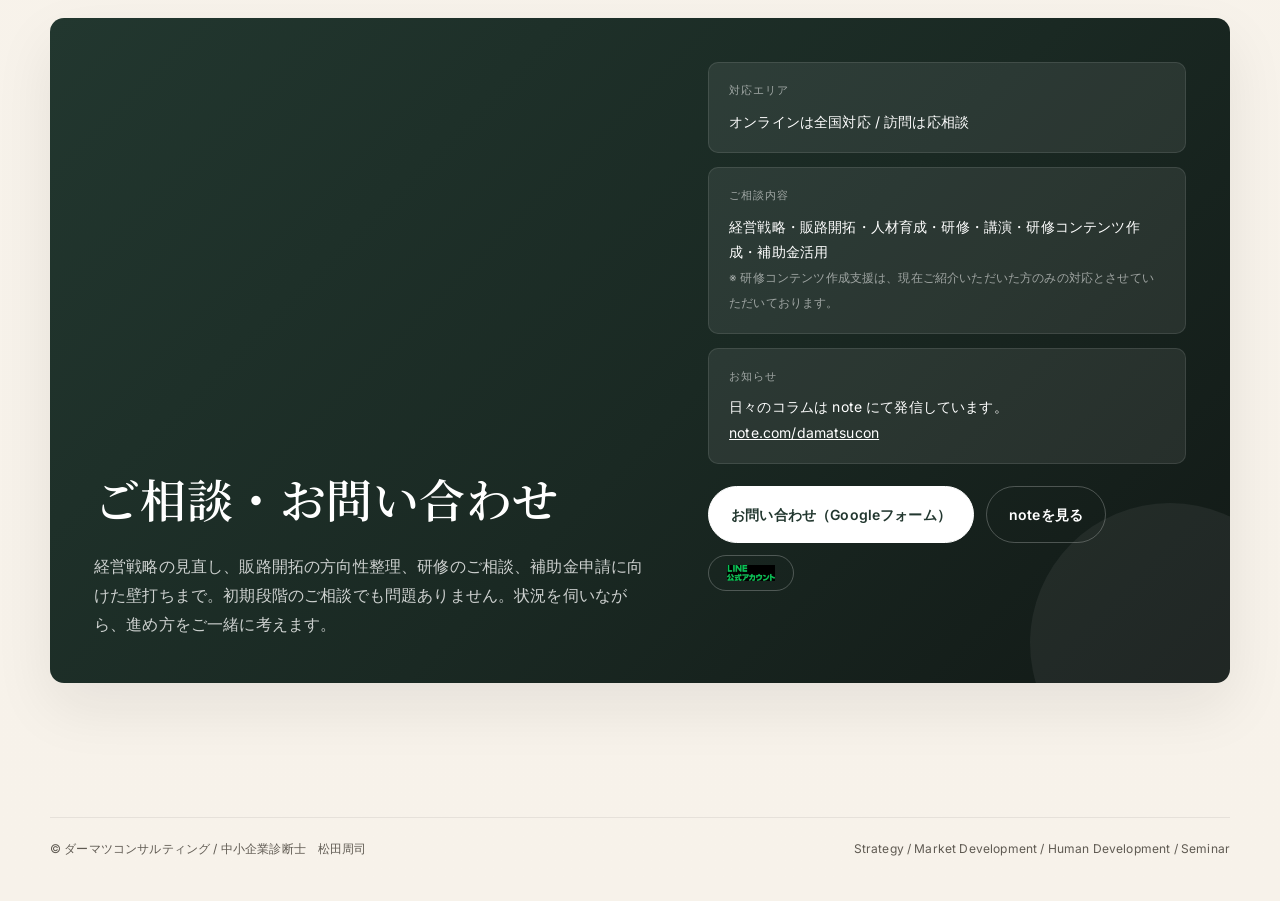
==== commit 6b1cb2ac: "実績欄：龍野商工会議所の創業塾（約10年）を創業支援の先頭に追加 Co-Authored-By: Claude Opus 5.5 <noreply@anthropic.com> Claude-Sess" ====
--- a/code_sandbox_light_git_bd143990_1787121911/index.html
+++ b/code_sandbox_light_git_bd143990_1787121911/index.html
@@ -860,7 +860,8 @@
             <div class="ach-field">
               <h3>創業支援</h3>
               <ul>
-                <li>姫路・赤穂・豊岡・徳島の各商工会議所で<b>創業塾</b>の講師を担当</li>
+                <li>龍野商工会議所の<b>創業塾</b>で、約10年にわたり講師を継続して担当</li>
+                <li>姫路・赤穂・豊岡・徳島の各商工会議所でも<b>創業塾</b>の講師を担当</li>
                 <li>高松・姫路・笠岡では、創業後の事業を軌道に乗せる<b>フォローアップ講座</b>も実施</li>
               </ul>
             </div>
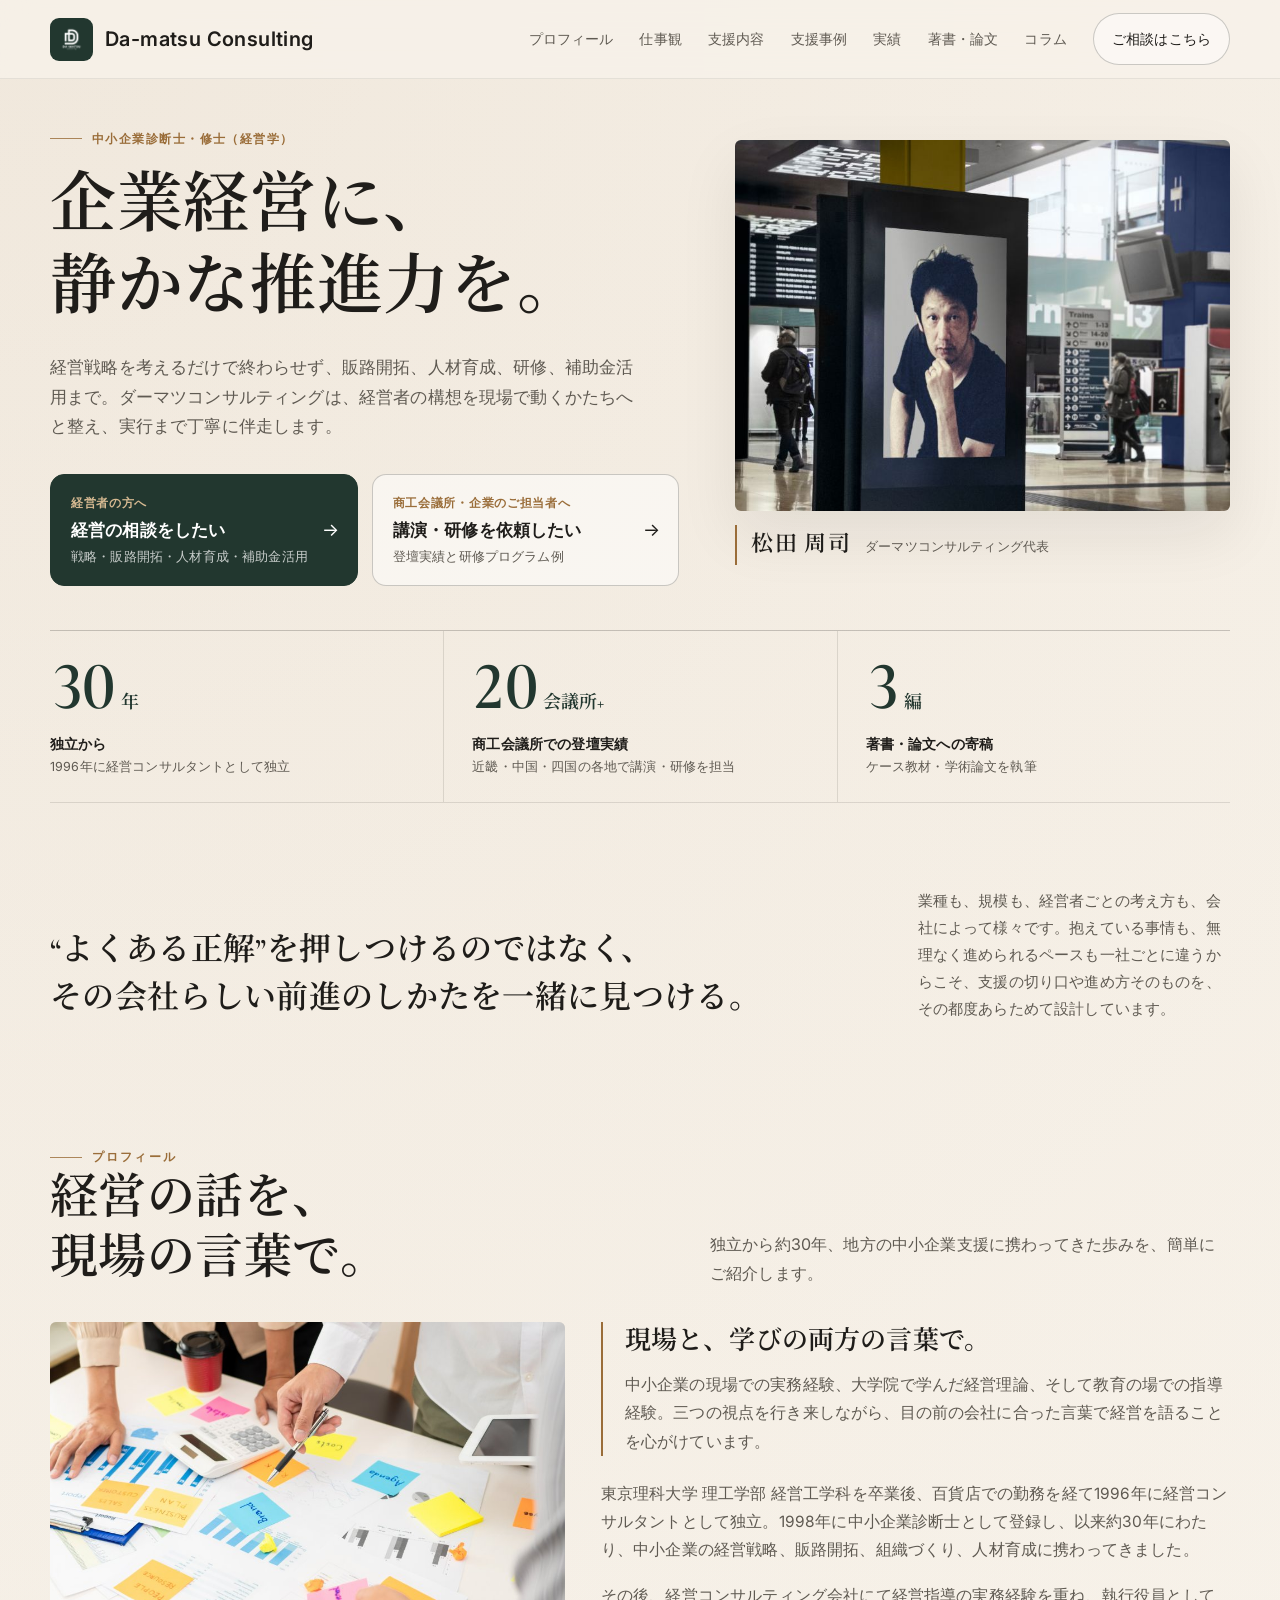
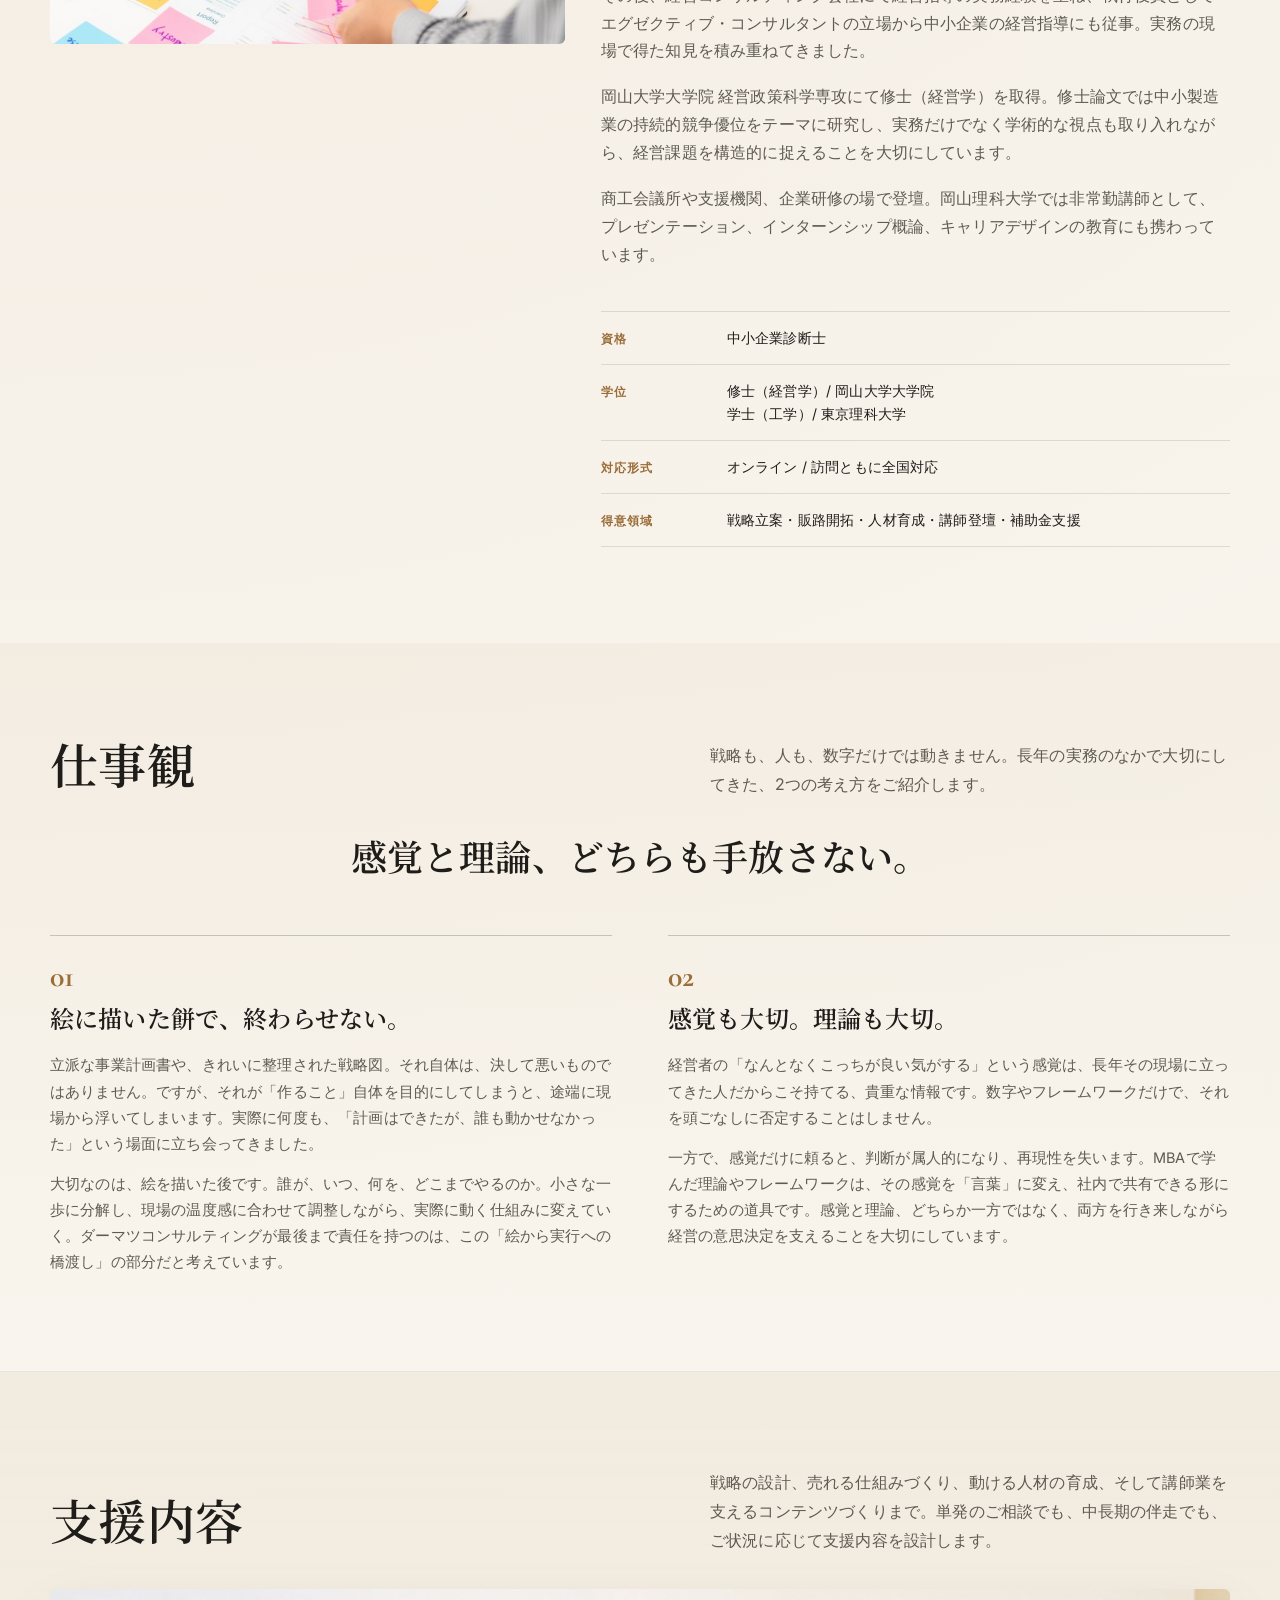
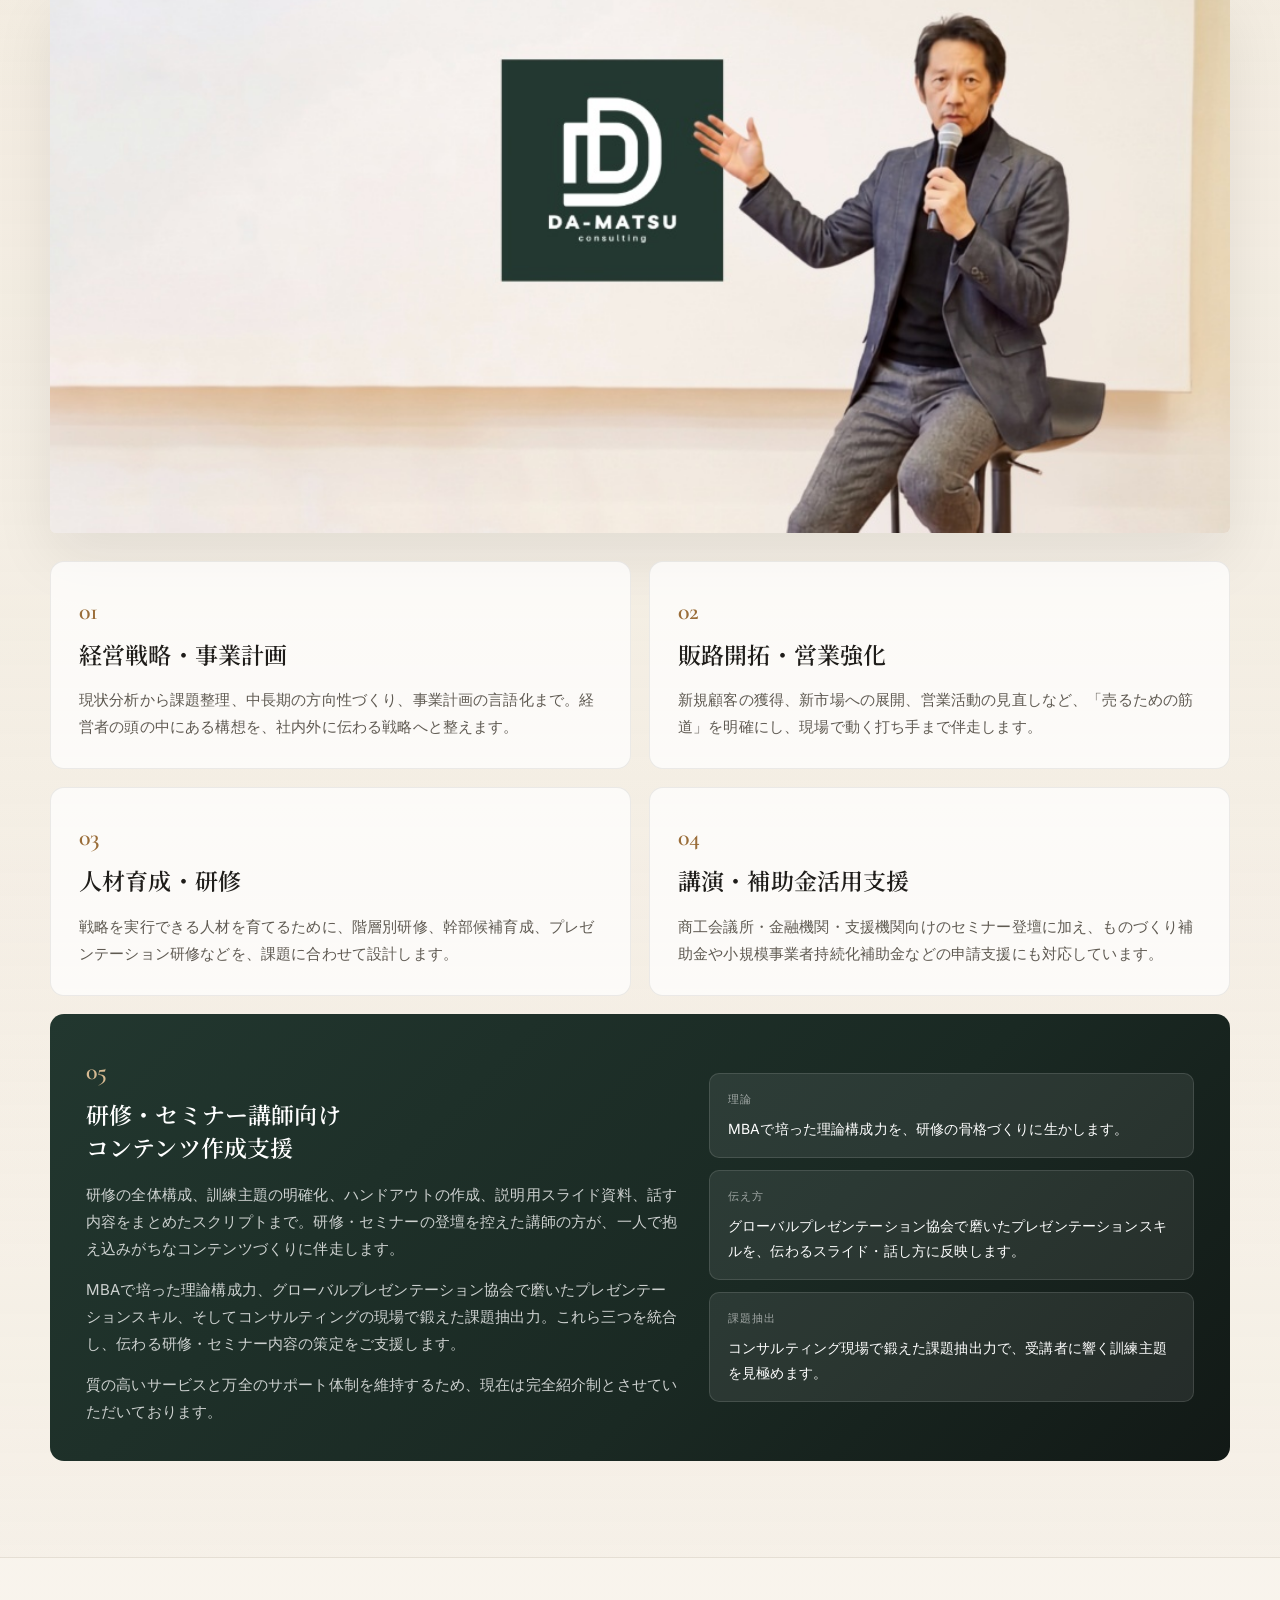
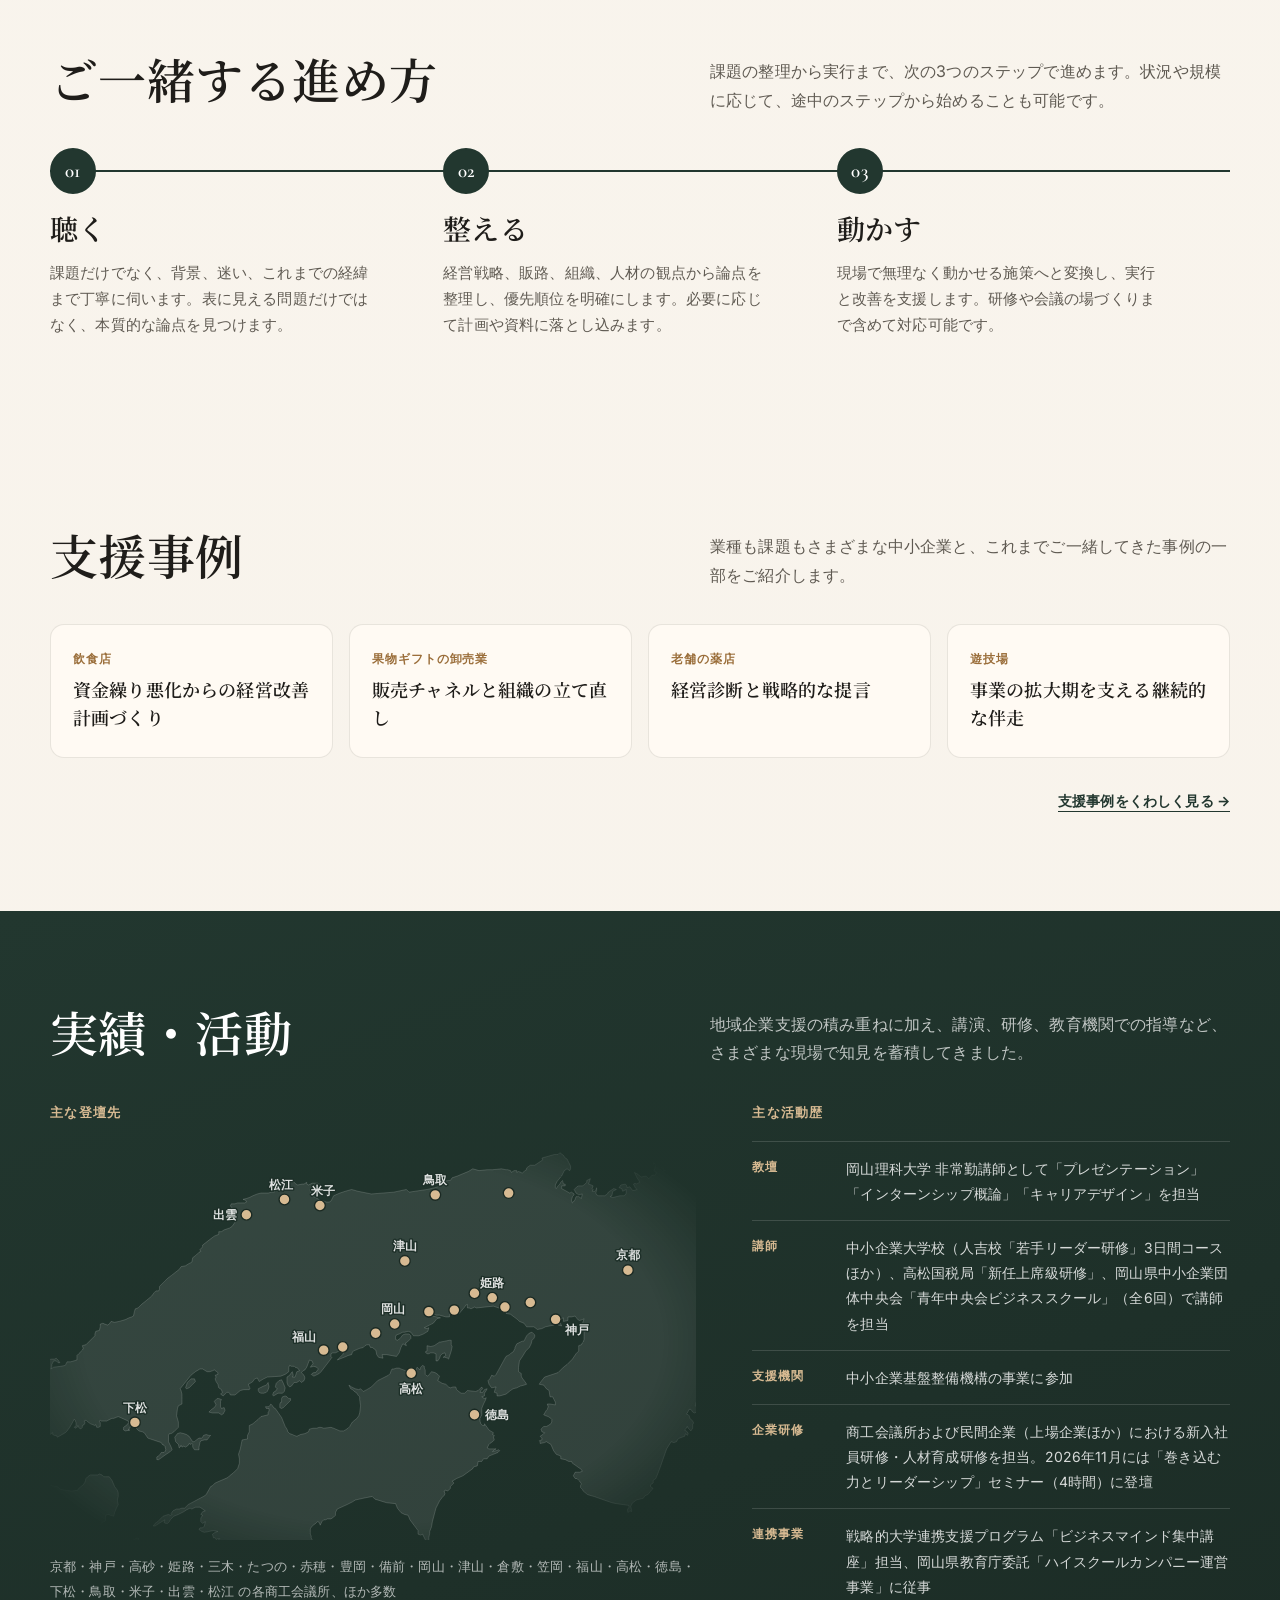
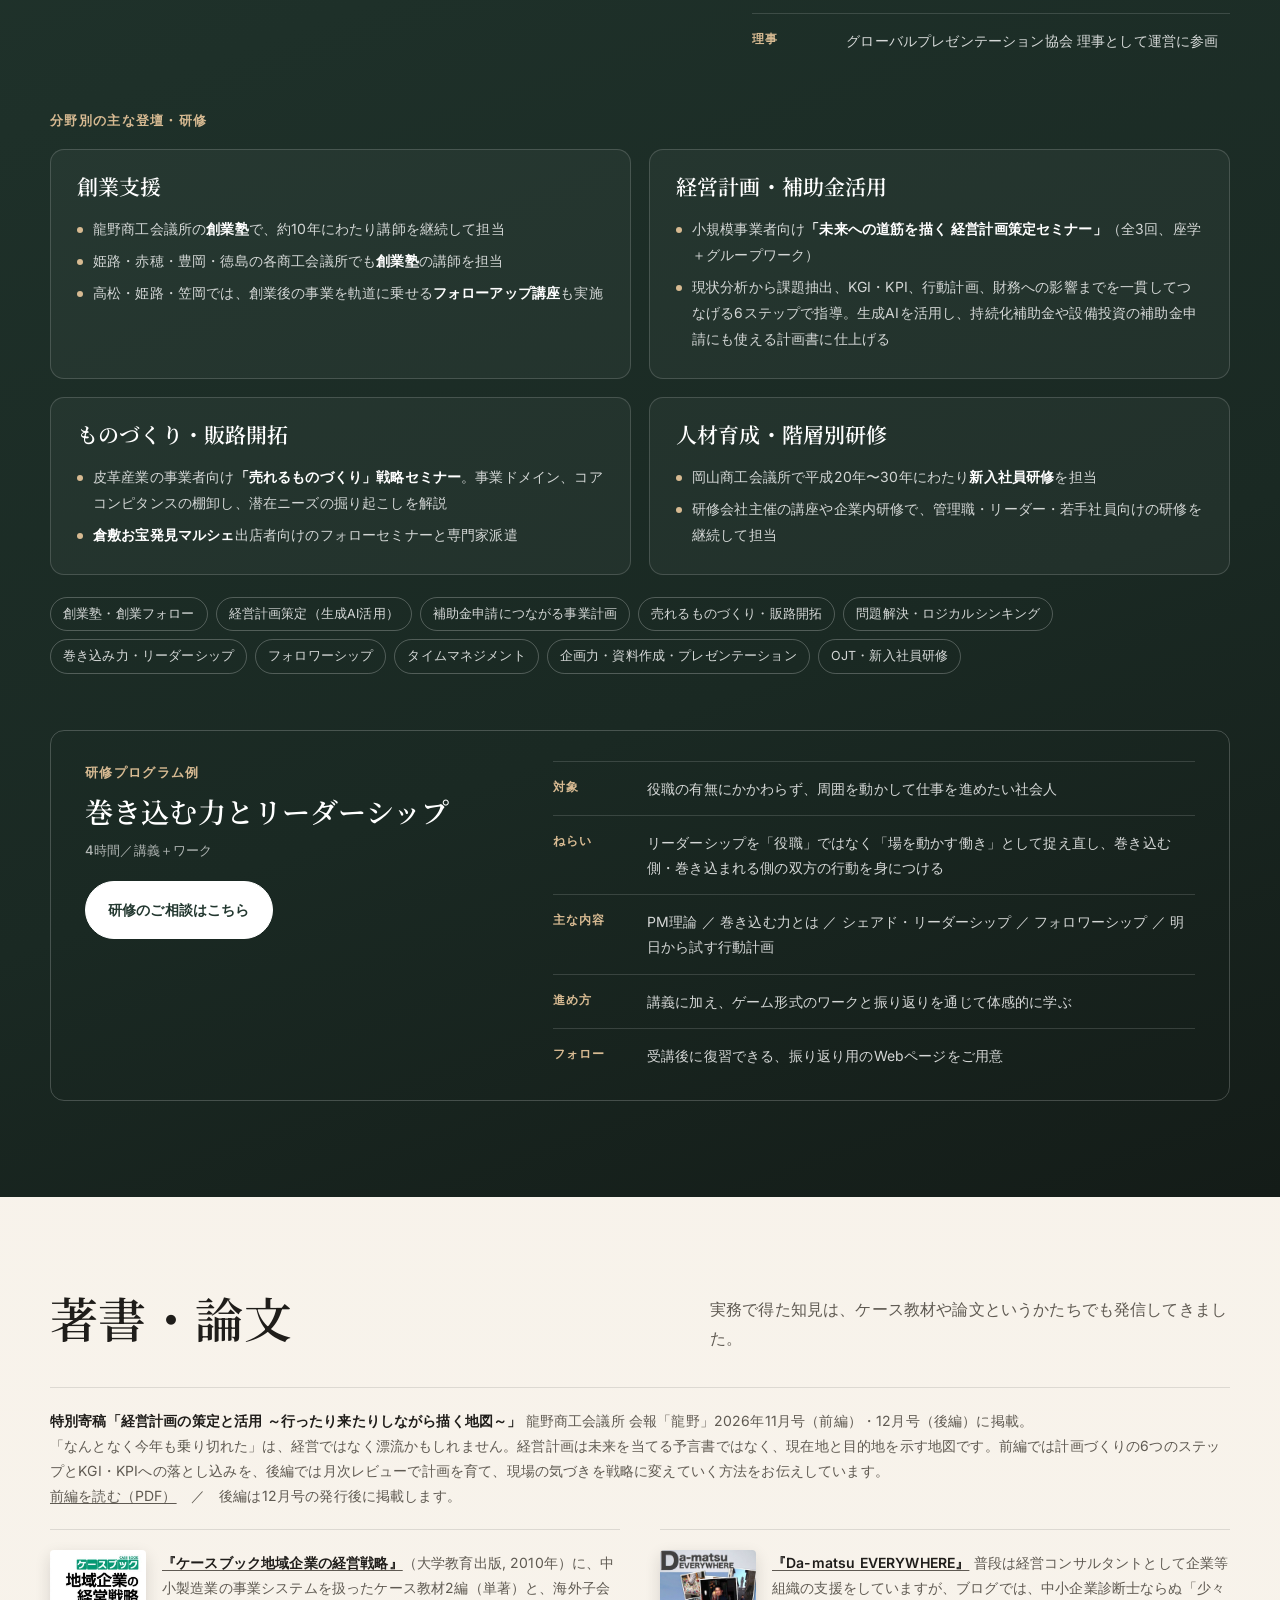
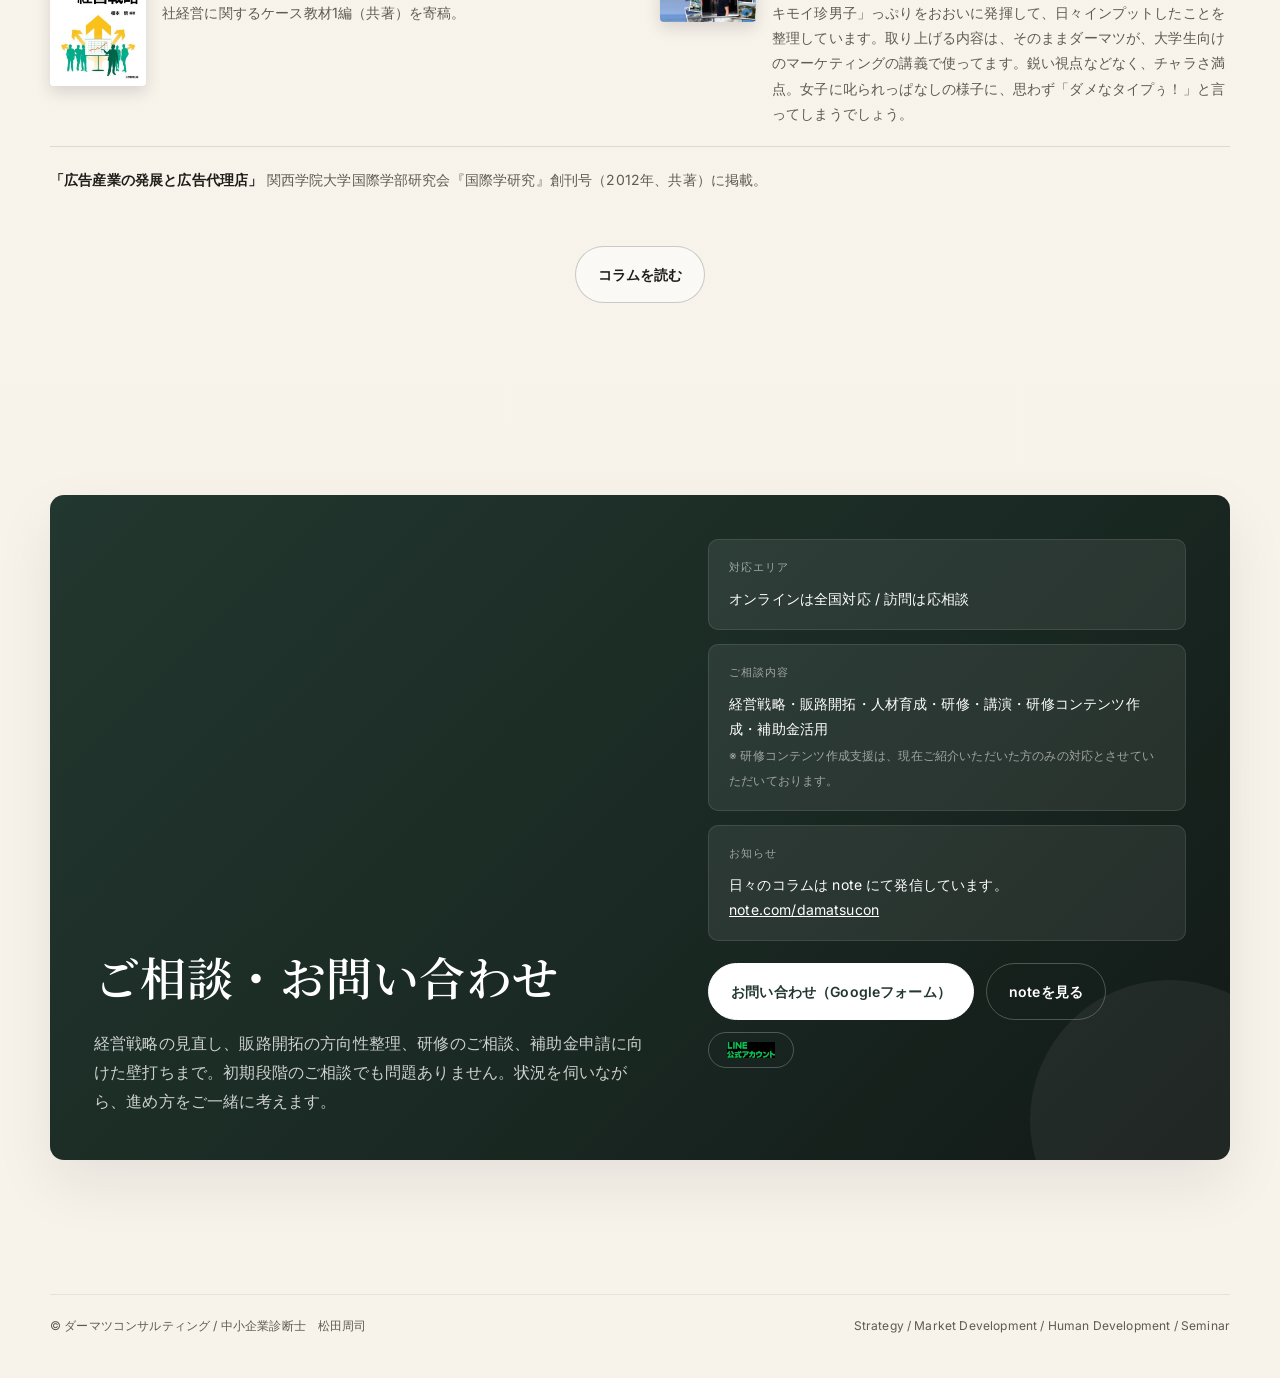
==== commit 31232b45: "支援事例ページを追加し、トップページに入口を設置 - cases.html を新設（匿名の支援事例4件） - トップページに事例カード4枚と詳細ページへのリンクを追加 - 全ページのメニューに「支援事" ====
--- a/code_sandbox_light_git_bd143990_1787121911/index.html
+++ b/code_sandbox_light_git_bd143990_1787121911/index.html
@@ -569,6 +569,17 @@
       .js .steps::after{transform:none !important; transition:none !important;}
       .js .step .step-n{background:var(--green) !important; color:#fff !important; border-color:var(--green) !important; transition:none !important;}
     }
+
+    /* 支援事例（トップページの入口） */
+    .cases-teaser{display:grid; grid-template-columns:repeat(4, minmax(0,1fr)); gap:16px;}
+    .cases-teaser a{display:flex; flex-direction:column; gap:8px; padding:24px 22px; border-radius:14px; background:var(--panel, #fff); border:1px solid rgba(31,29,26,.10); transition:transform .25s ease, box-shadow .25s ease;}
+    .cases-teaser a:hover{transform:translateY(-4px); box-shadow:0 18px 40px rgba(31,29,26,.10);}
+    .cases-teaser .ind{font-size:11.5px; font-weight:700; letter-spacing:.08em; color:var(--accent);}
+    .cases-teaser .ttl{font-family:var(--serif); font-size:18px; line-height:1.55; font-weight:600;}
+    .cases-more{margin-top:28px; text-align:right;}
+    .cases-more a{font-size:14px; font-weight:700; color:var(--green); border-bottom:1px solid currentColor; padding-bottom:2px;}
+    @media (max-width: 1080px){ .cases-teaser{grid-template-columns:repeat(2, minmax(0,1fr));} }
+    @media (max-width: 860px){ .cases-teaser{grid-template-columns:1fr;} .cases-more{text-align:left;} }
   </style>
   <script>document.documentElement.classList.add('js');</script>
 </head>
@@ -588,6 +599,7 @@
         <a href="#profile">プロフィール</a>
         <a href="#philosophy">仕事観</a>
         <a href="#services">支援内容</a>
+        <a href="cases.html">支援事例</a>
         <a href="#achievements">実績</a>
         <a href="#publications">著書・論文</a>
         <a href="column.html" target="_blank" rel="noopener">コラム</a>
@@ -822,6 +834,24 @@
             <p>現場で無理なく動かせる施策へと変換し、実行と改善を支援します。研修や会議の場づくりまで含めて対応可能です。</p>
           </div>
         </div>
+      </div>
+    </section>
+
+    <section class="section" id="cases">
+      <div class="wrap">
+        <div class="section-head reveal">
+          <div>
+            <h2>支援事例</h2>
+          </div>
+          <p>業種も課題もさまざまな中小企業と、これまでご一緒してきた事例の一部をご紹介します。</p>
+        </div>
+        <div class="cases-teaser reveal">
+          <a href="cases.html#case1"><span class="ind">飲食店</span><span class="ttl">資金繰り悪化からの経営改善計画づくり</span></a>
+          <a href="cases.html#case2"><span class="ind">果物ギフトの卸売業</span><span class="ttl">販売チャネルと組織の立て直し</span></a>
+          <a href="cases.html#case3"><span class="ind">老舗の薬店</span><span class="ttl">経営診断と戦略的な提言</span></a>
+          <a href="cases.html#case4"><span class="ind">遊技場</span><span class="ttl">事業の拡大期を支える継続的な伴走</span></a>
+        </div>
+        <div class="cases-more reveal"><a href="cases.html">支援事例をくわしく見る →</a></div>
       </div>
     </section>
 
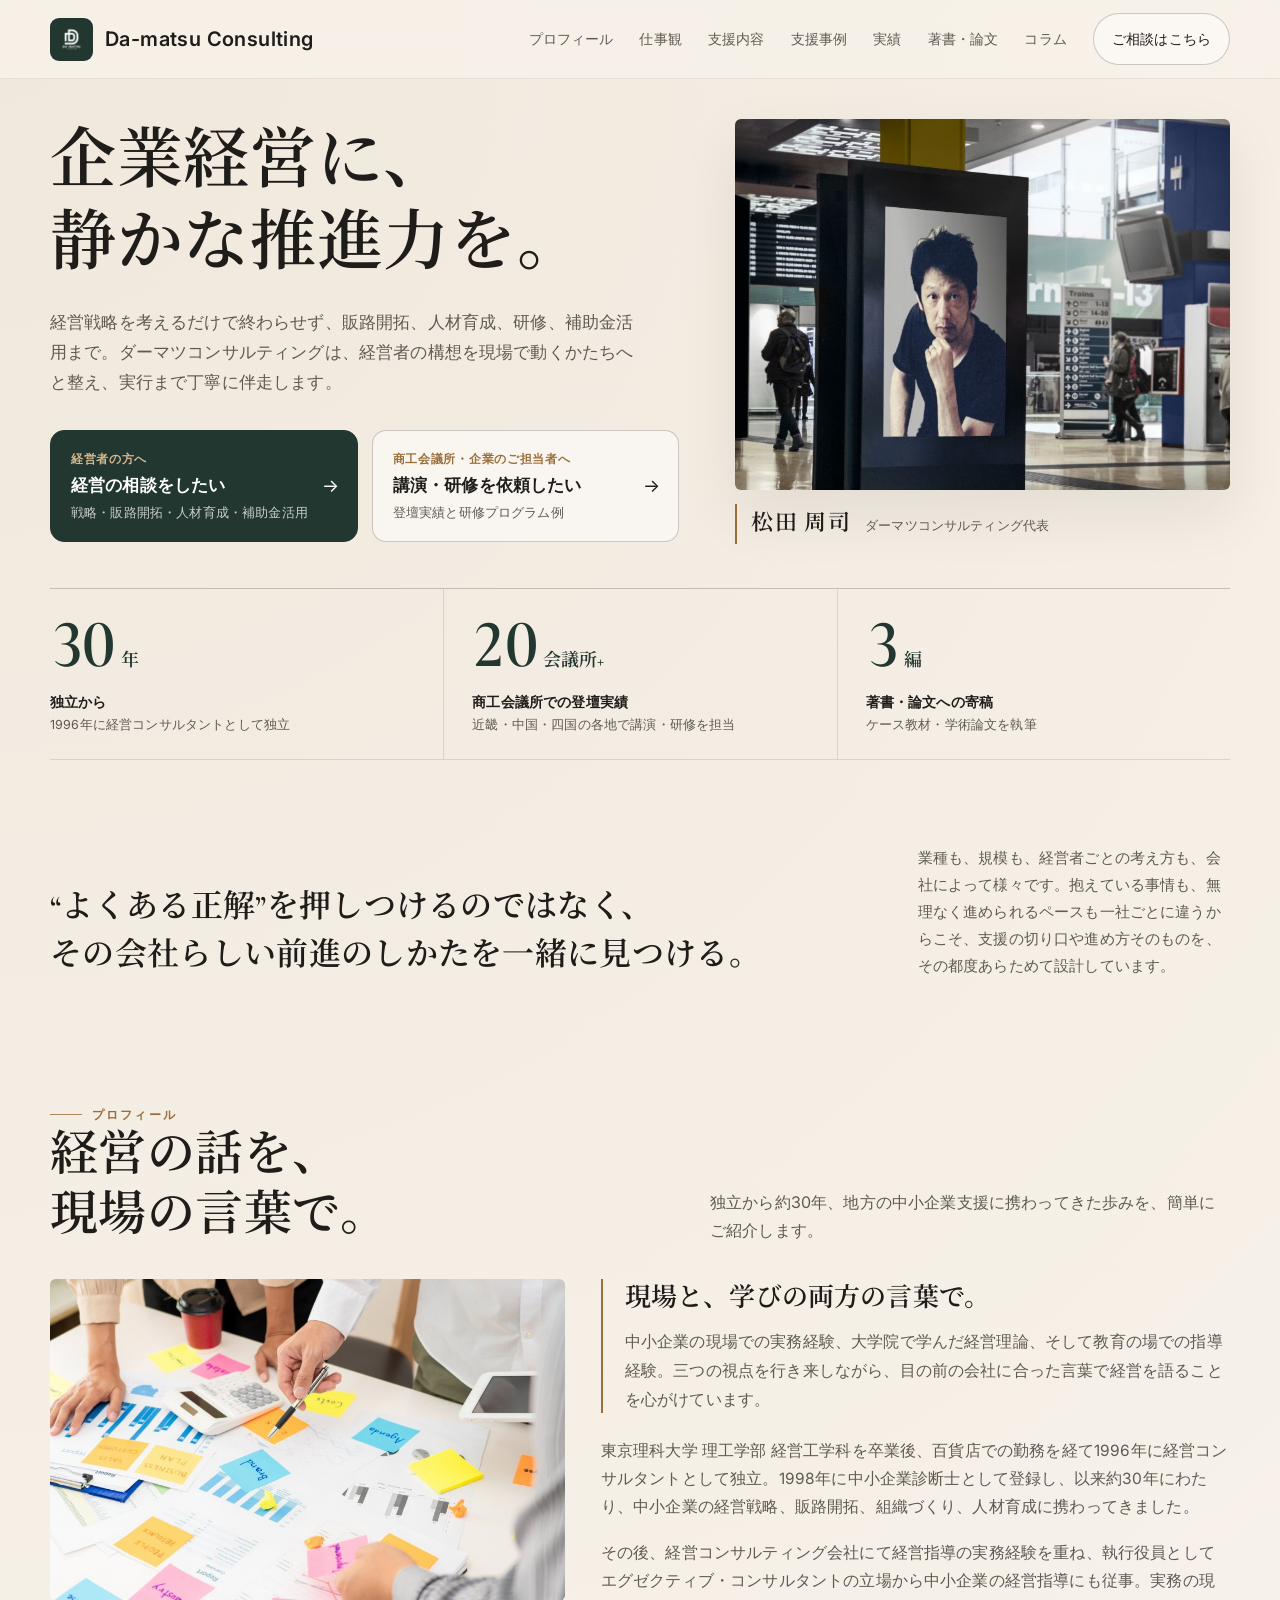
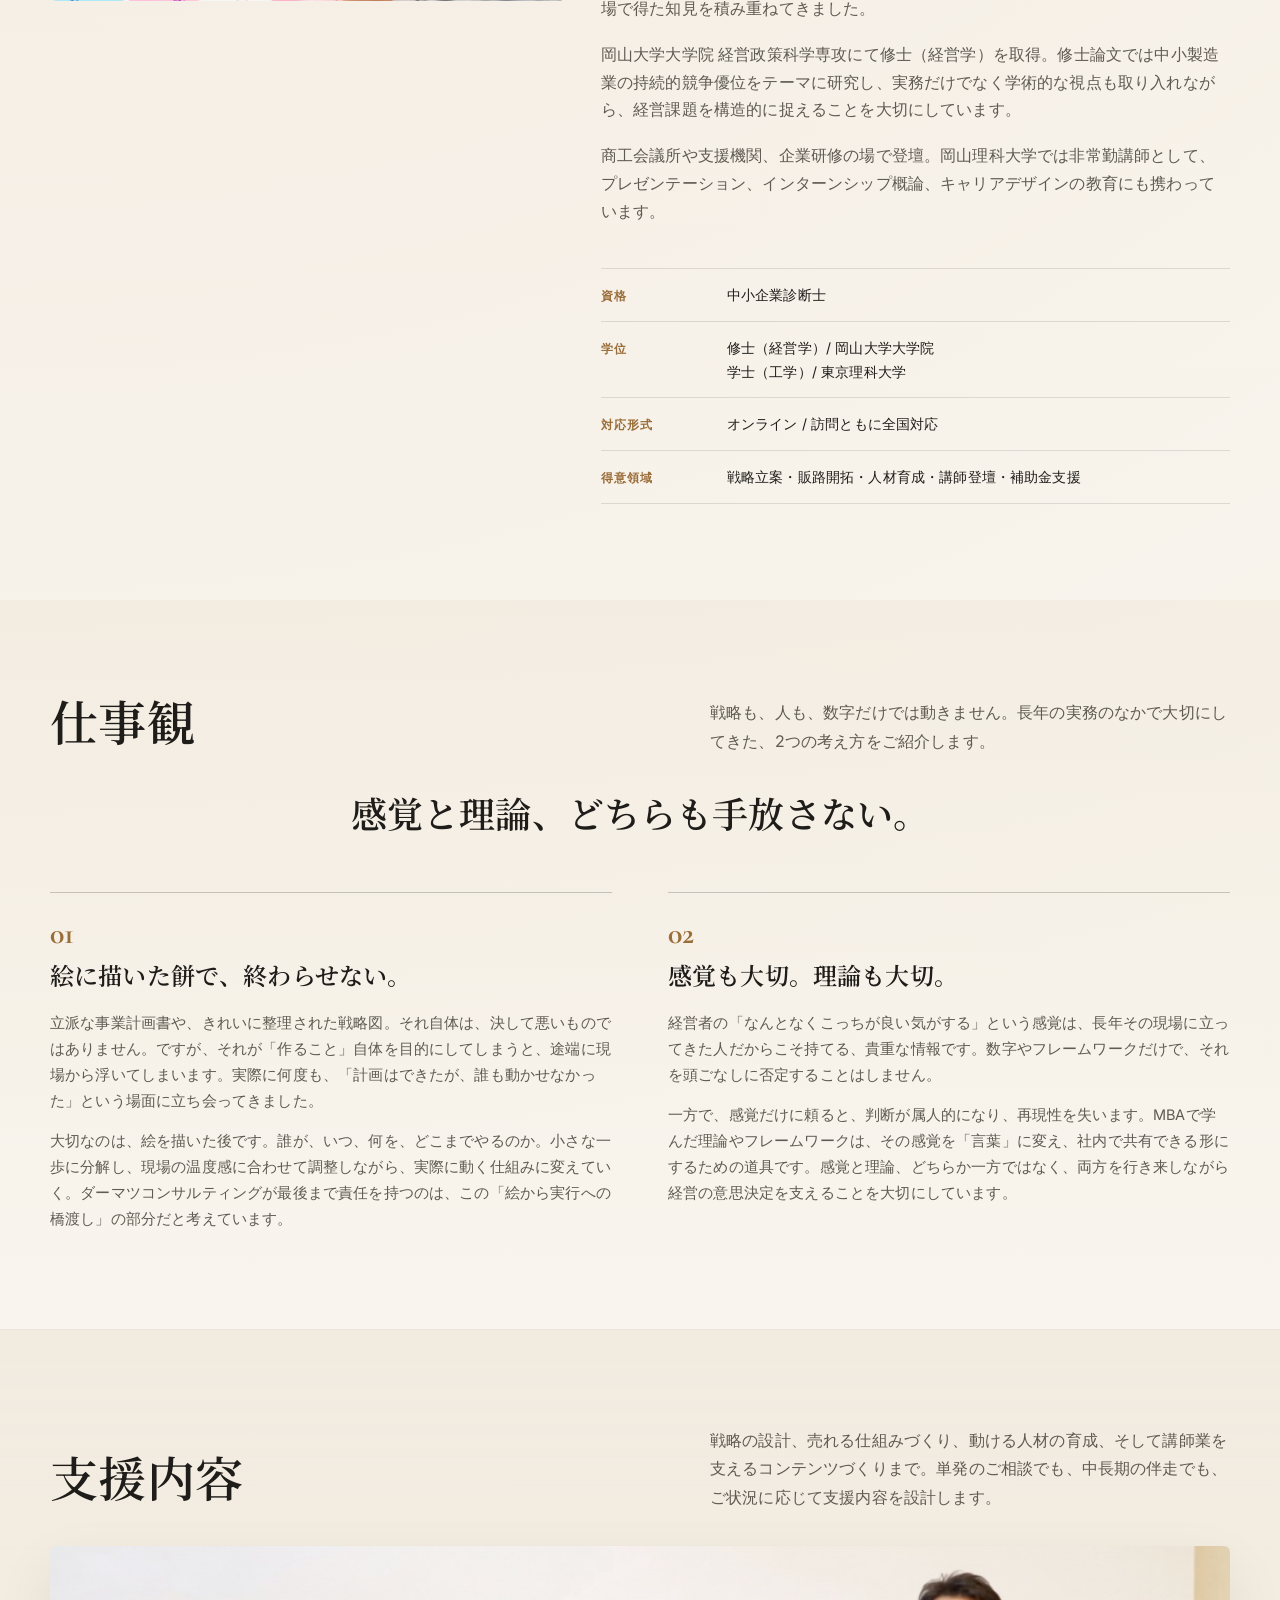
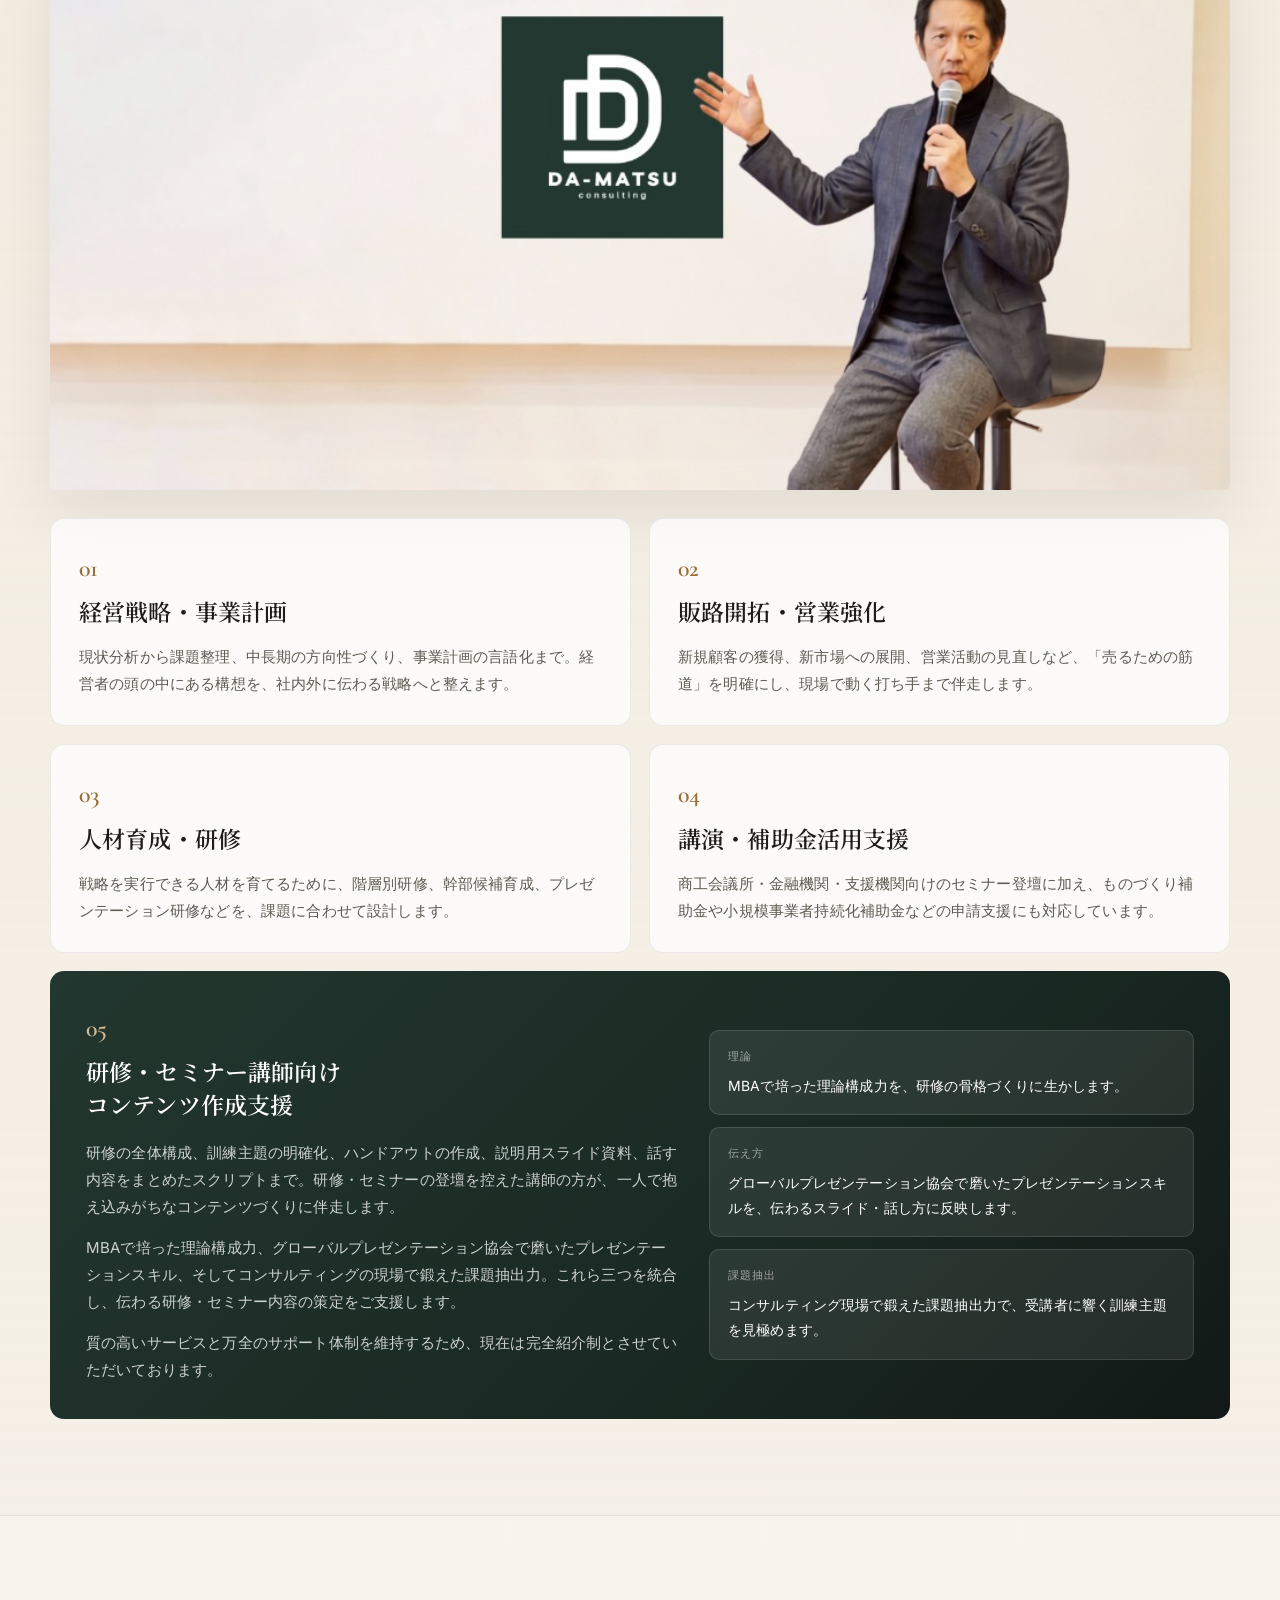
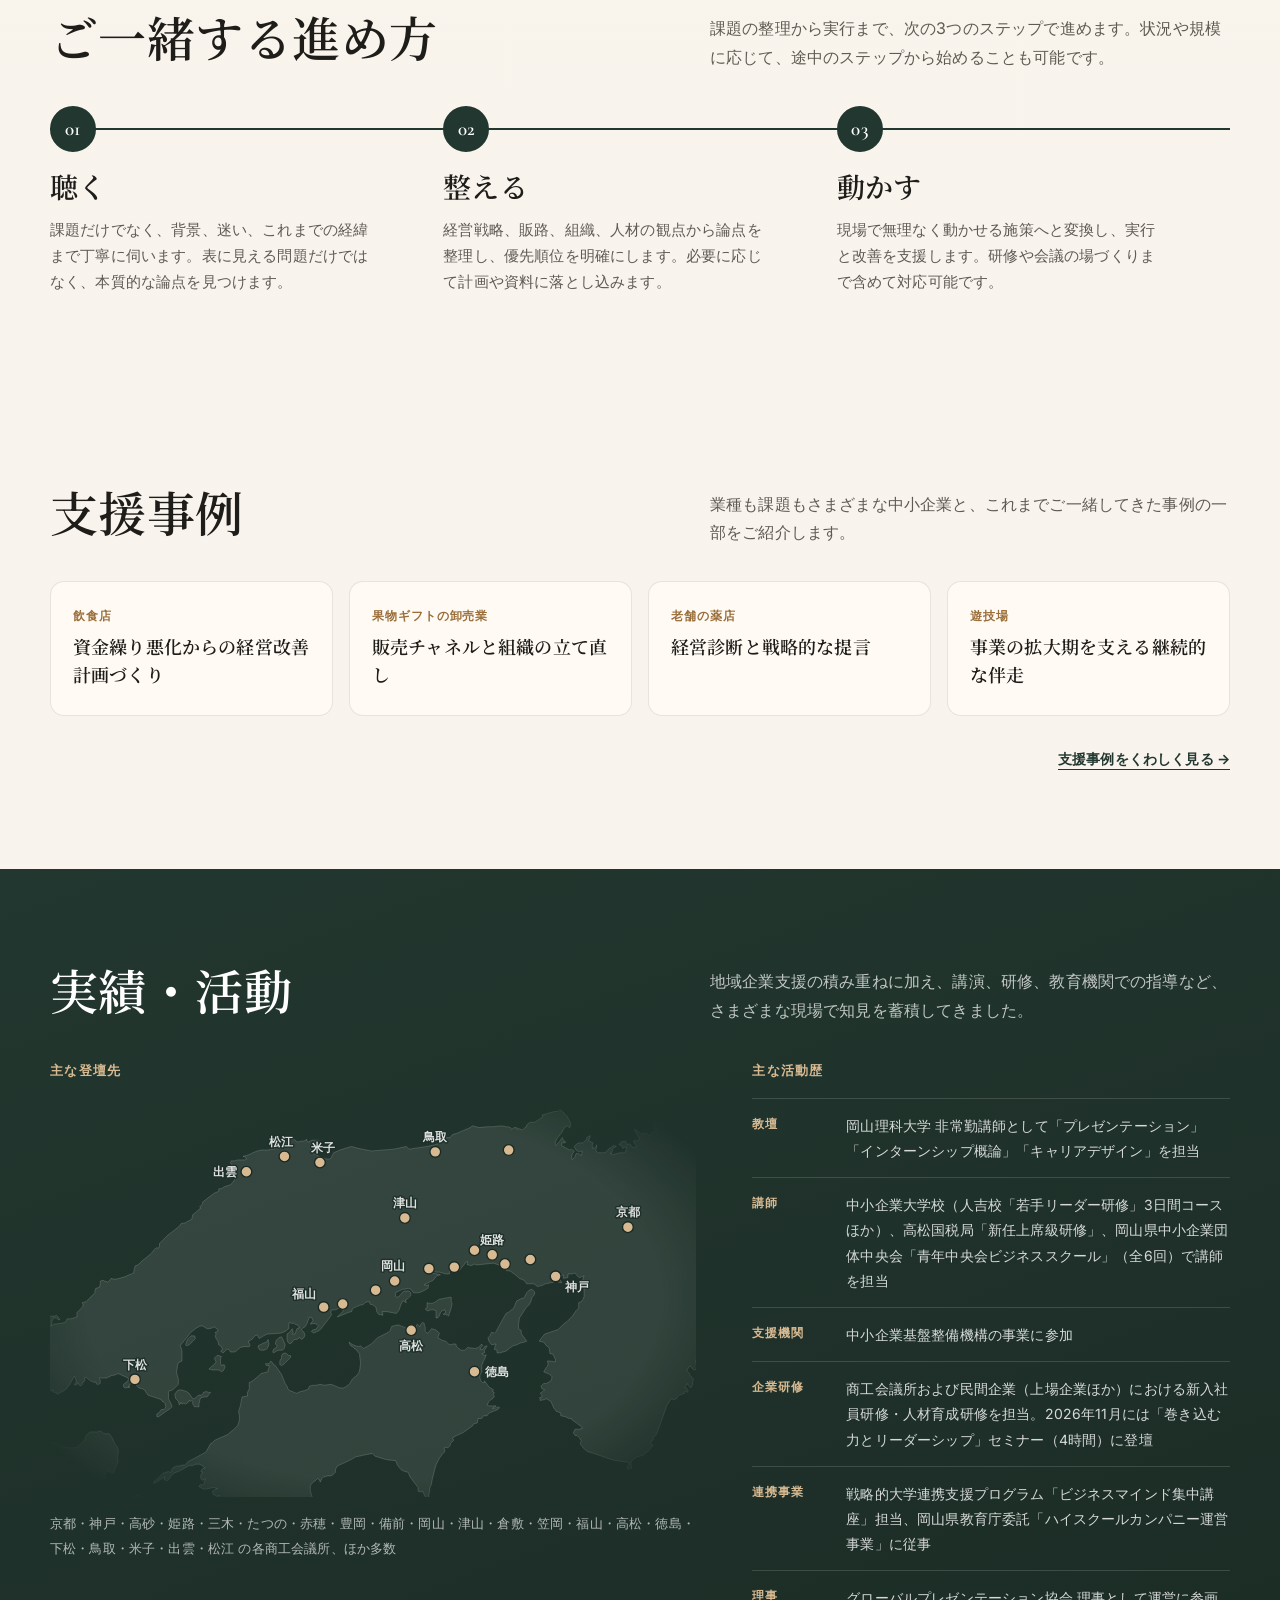
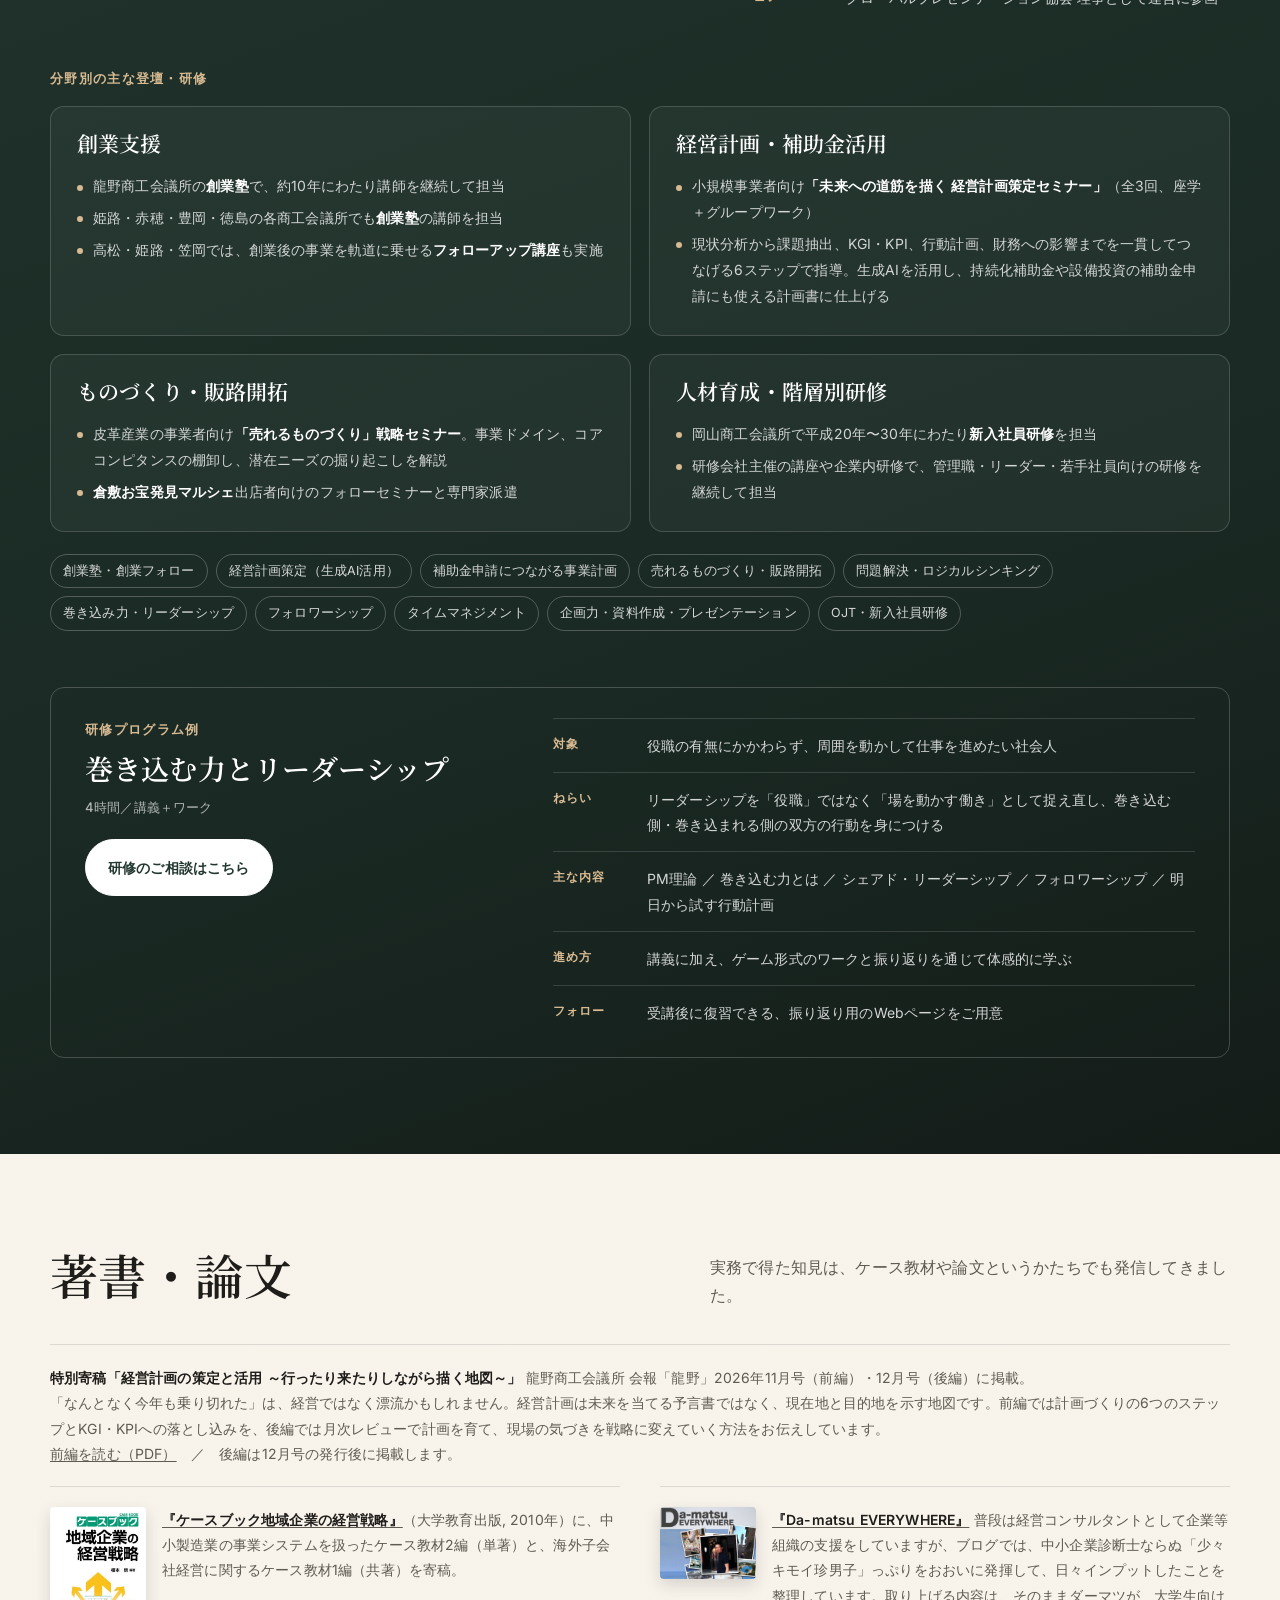
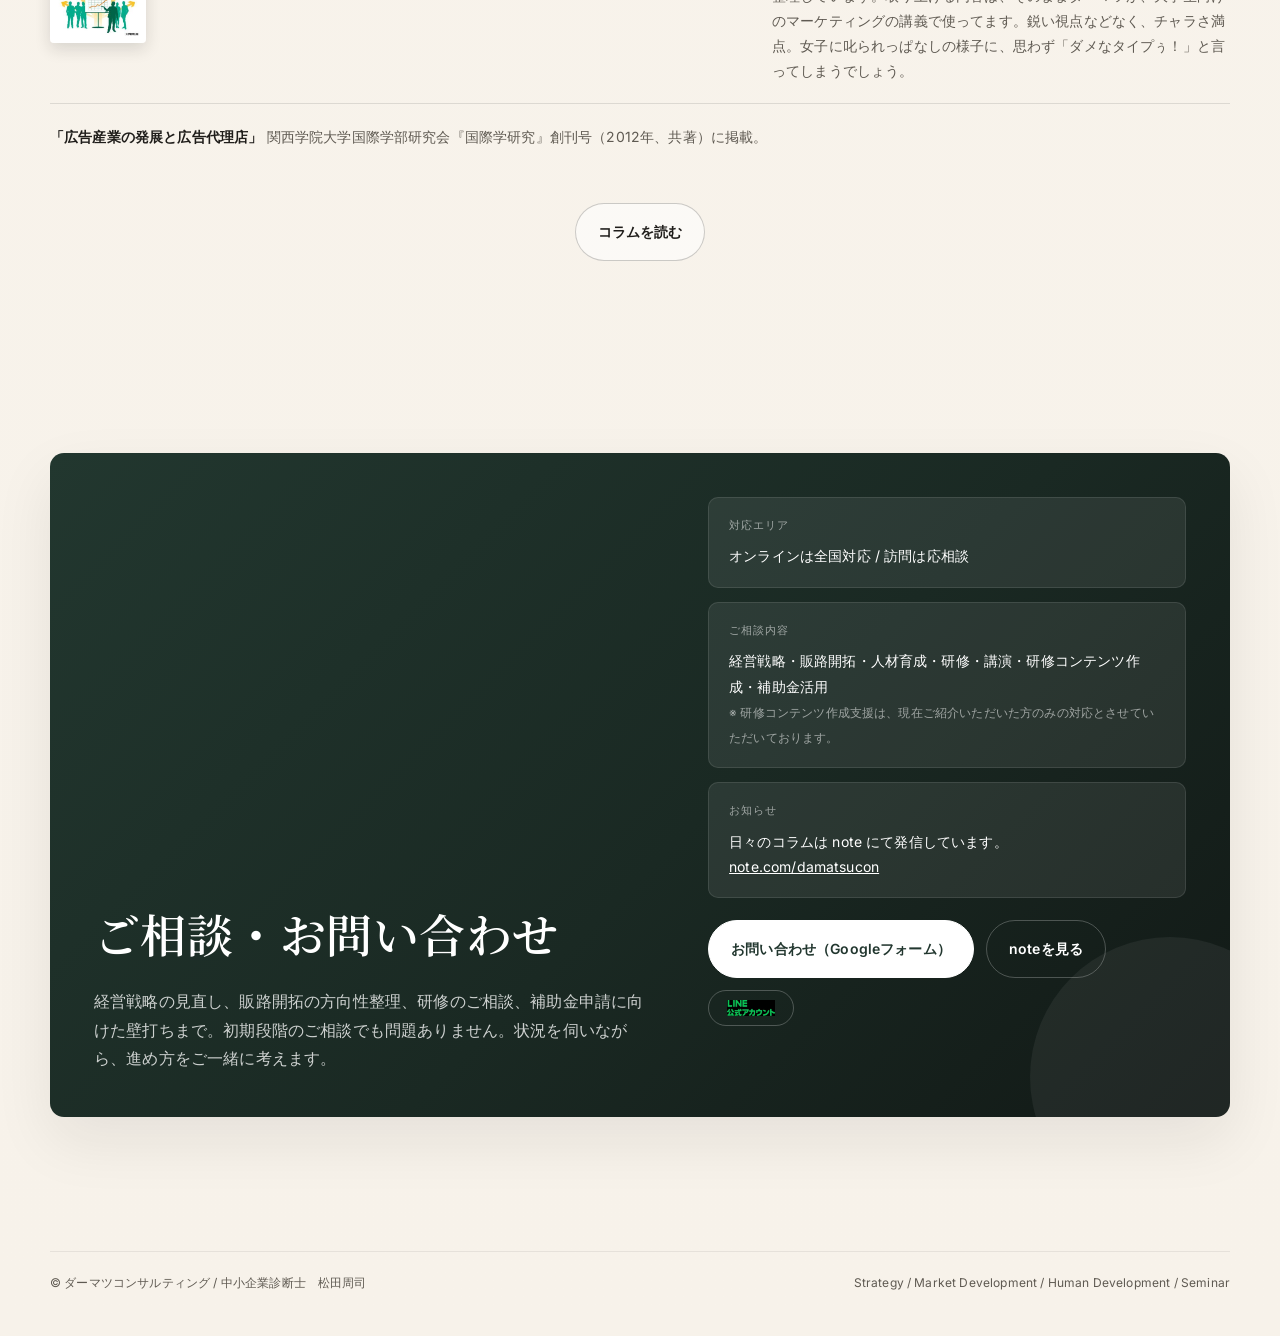
==== commit 064eb00f: "トップ冒頭の「中小企業診断士・修士（経営学）」の表記を削除 Co-Authored-By: Claude Fable 5.2 <noreply@anthropic.com> Claude-Sessio" ====
--- a/code_sandbox_light_git_bd143990_1787121911/index.html
+++ b/code_sandbox_light_git_bd143990_1787121911/index.html
@@ -381,7 +381,7 @@
     .hero-shell{grid-template-columns:1.12fr .88fr; gap:56px; align-items:center;}
     .hero-copy{padding:0;}
     .hero-copy .eyebrow{letter-spacing:.12em; text-transform:none;}
-    .hero-copy h1{font-size:clamp(34px, 5.2vw, 66px); line-height:1.24; letter-spacing:.01em; margin:16px 0 24px;}
+    .hero-copy h1{font-size:clamp(34px, 5.2vw, 66px); line-height:1.24; letter-spacing:.01em; margin:0 0 24px;}
     .hero-copy h1 span{display:block; white-space:nowrap;}
     .hero-copy .lead{font-size:16.5px; max-width:600px;}
     .entry-grid{display:grid; grid-template-columns:1fr 1fr; gap:14px; margin-top:32px; max-width:640px;}
@@ -613,7 +613,6 @@
     <section class="hero">
       <div class="wrap hero-shell">
         <div class="hero-copy">
-          <span class="eyebrow">中小企業診断士・修士（経営学）</span>
           <h1><span>企業経営に、</span><span>静かな推進力を。</span></h1>
           <p class="lead">経営戦略を考えるだけで終わらせず、販路開拓、人材育成、研修、補助金活用まで。ダーマツコンサルティングは、経営者の構想を現場で動くかたちへと整え、実行まで丁寧に伴走します。</p>
           <div class="entry-grid">
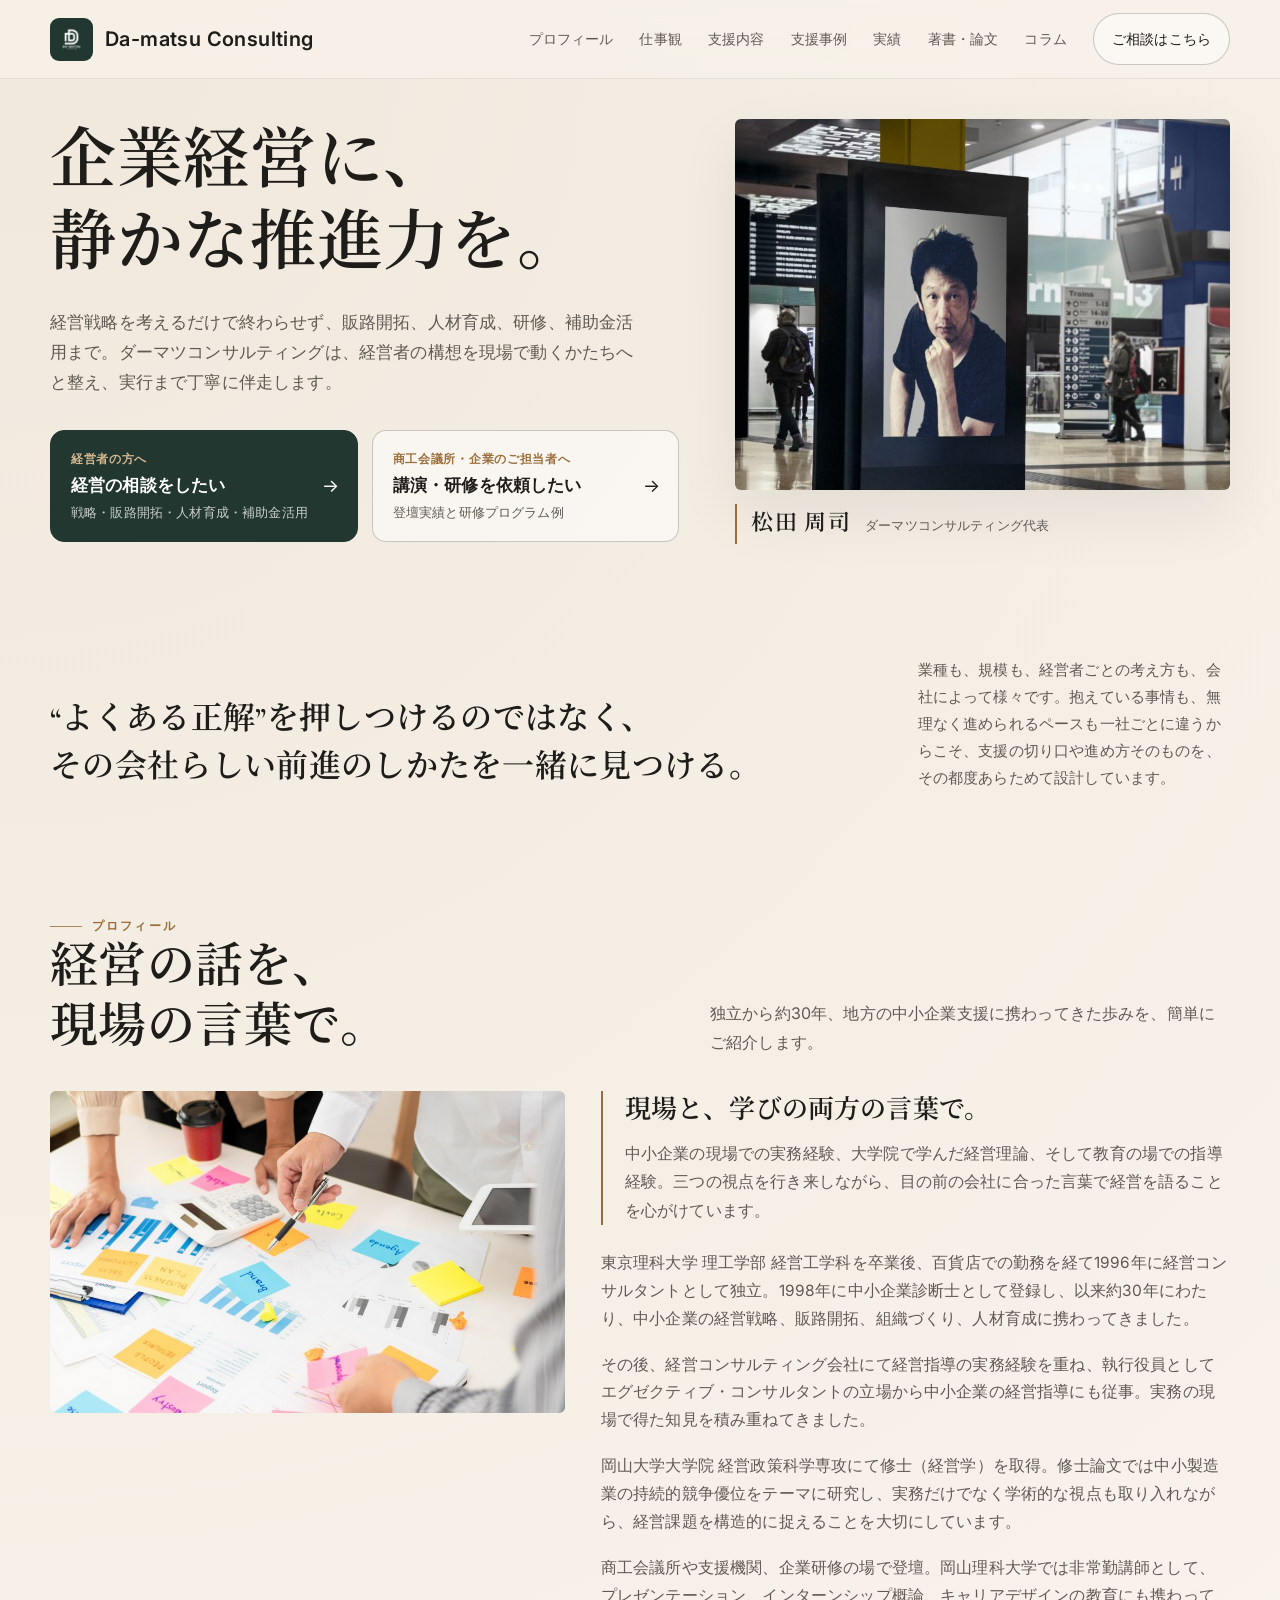
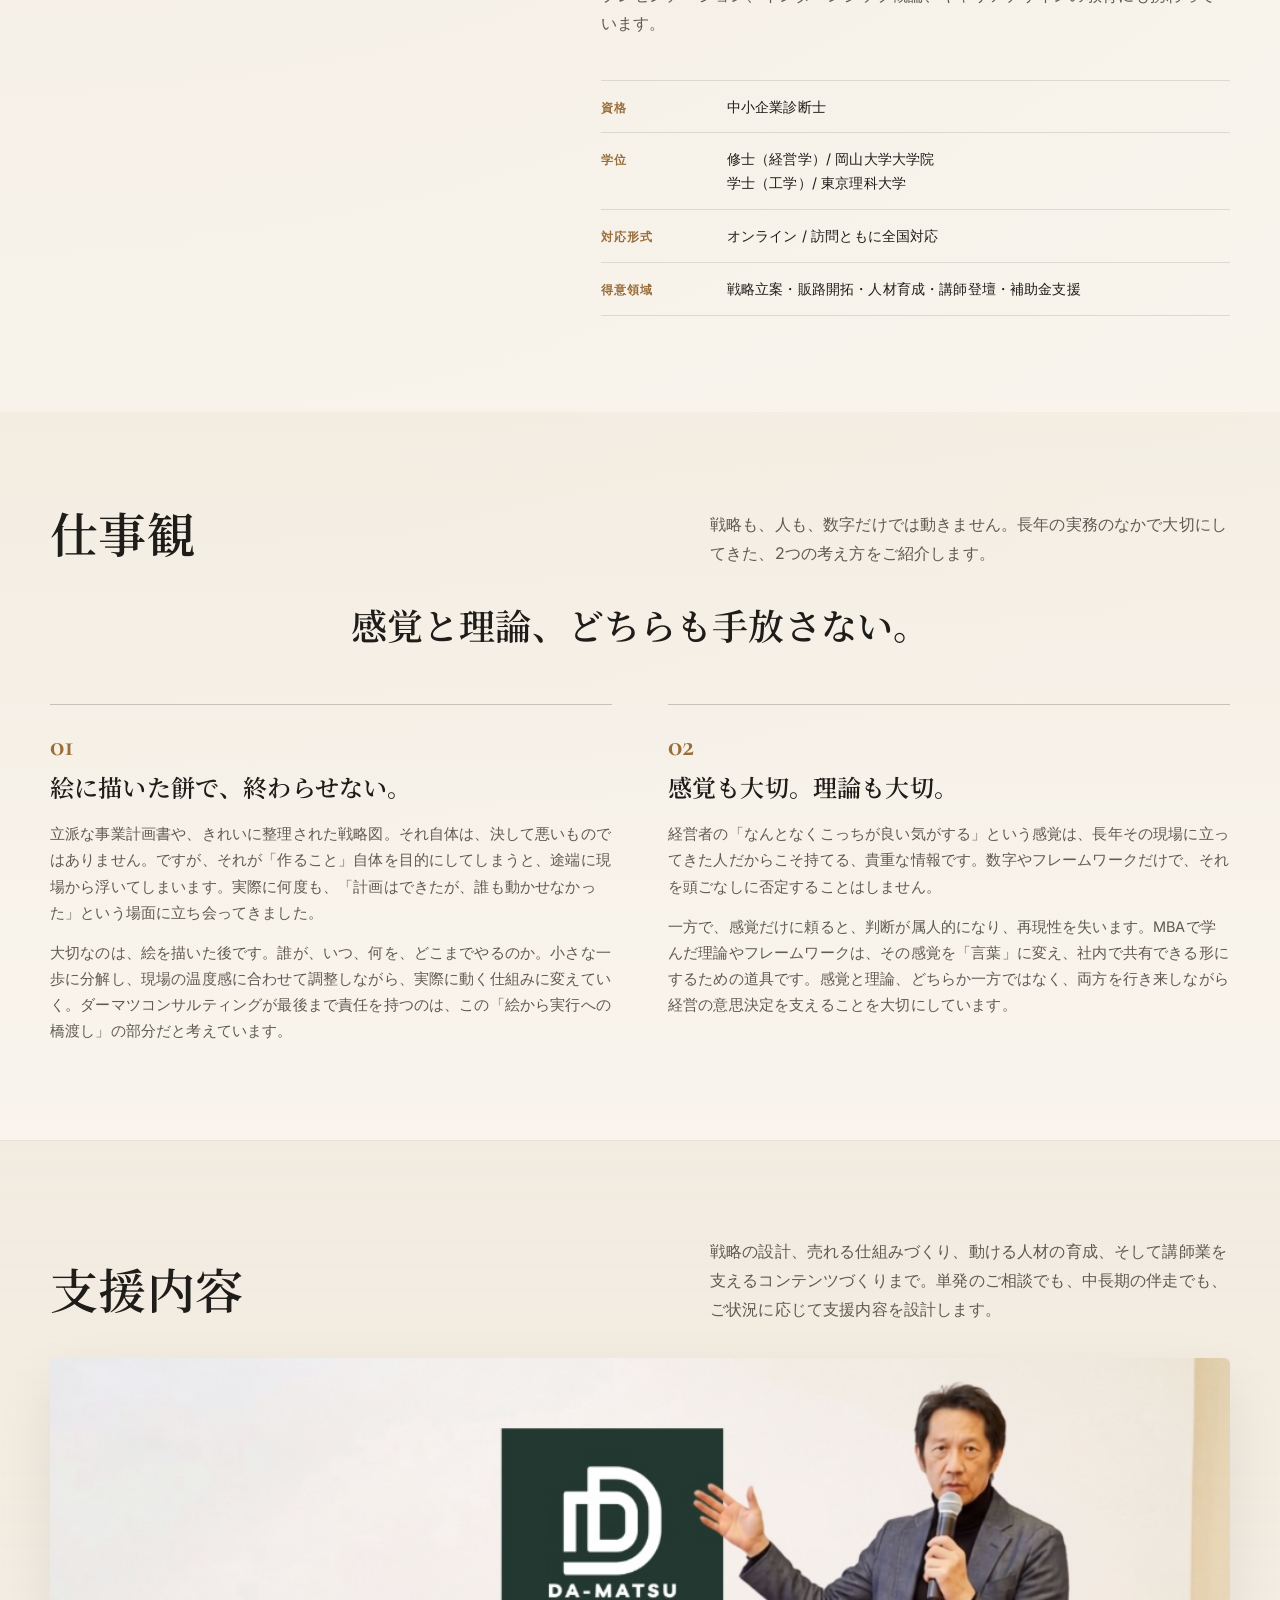
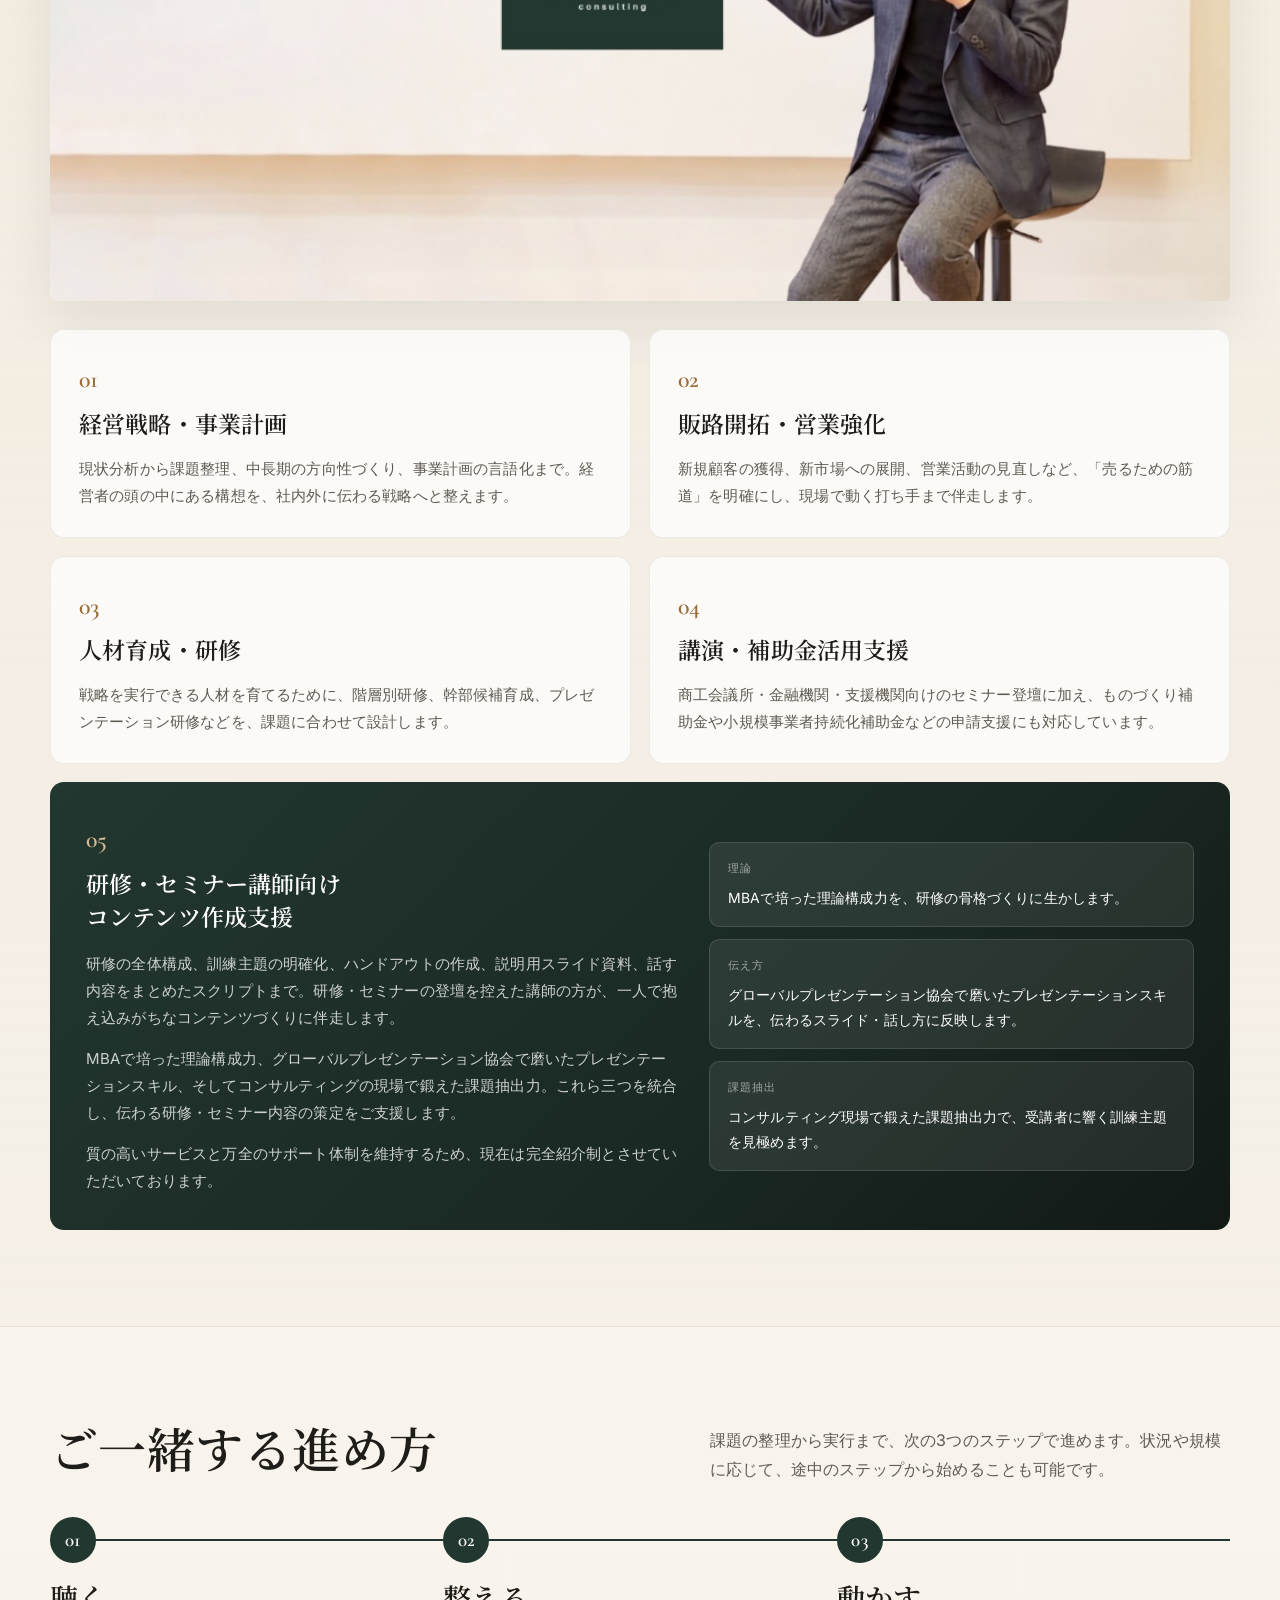
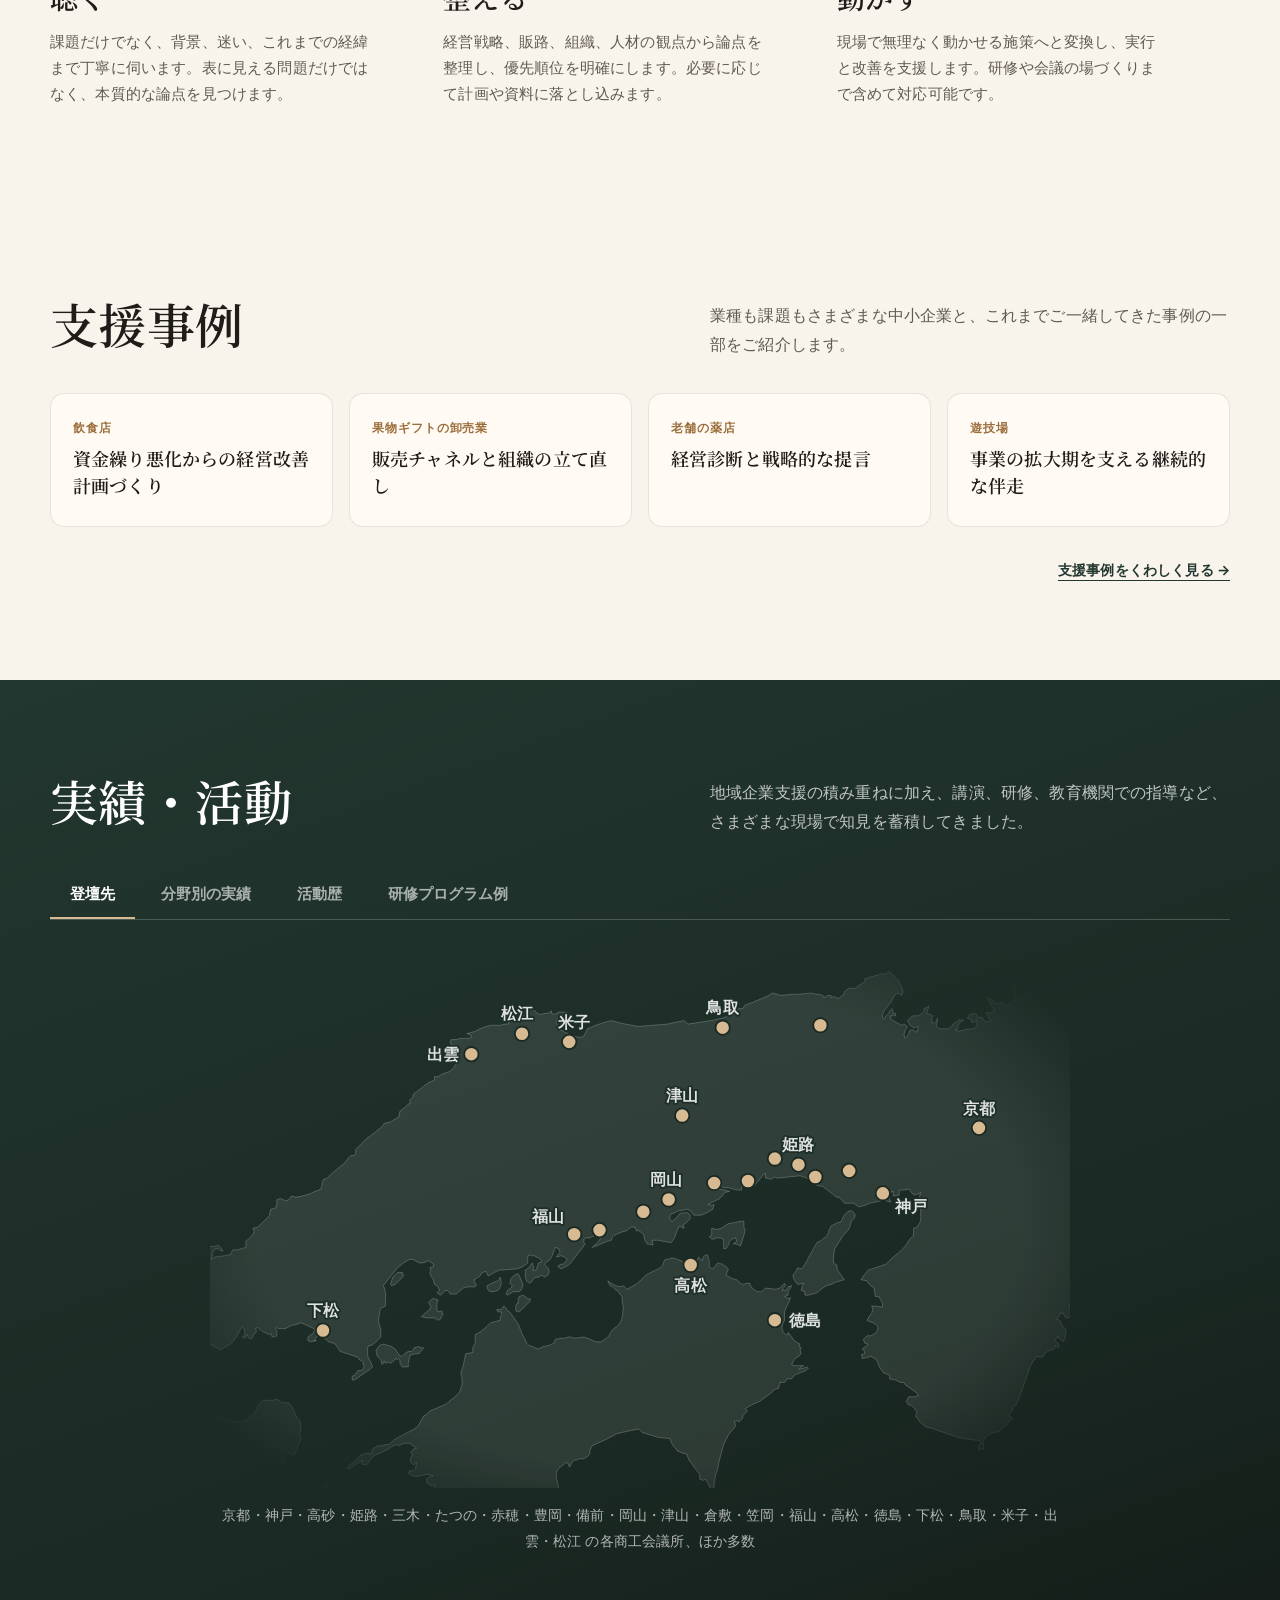
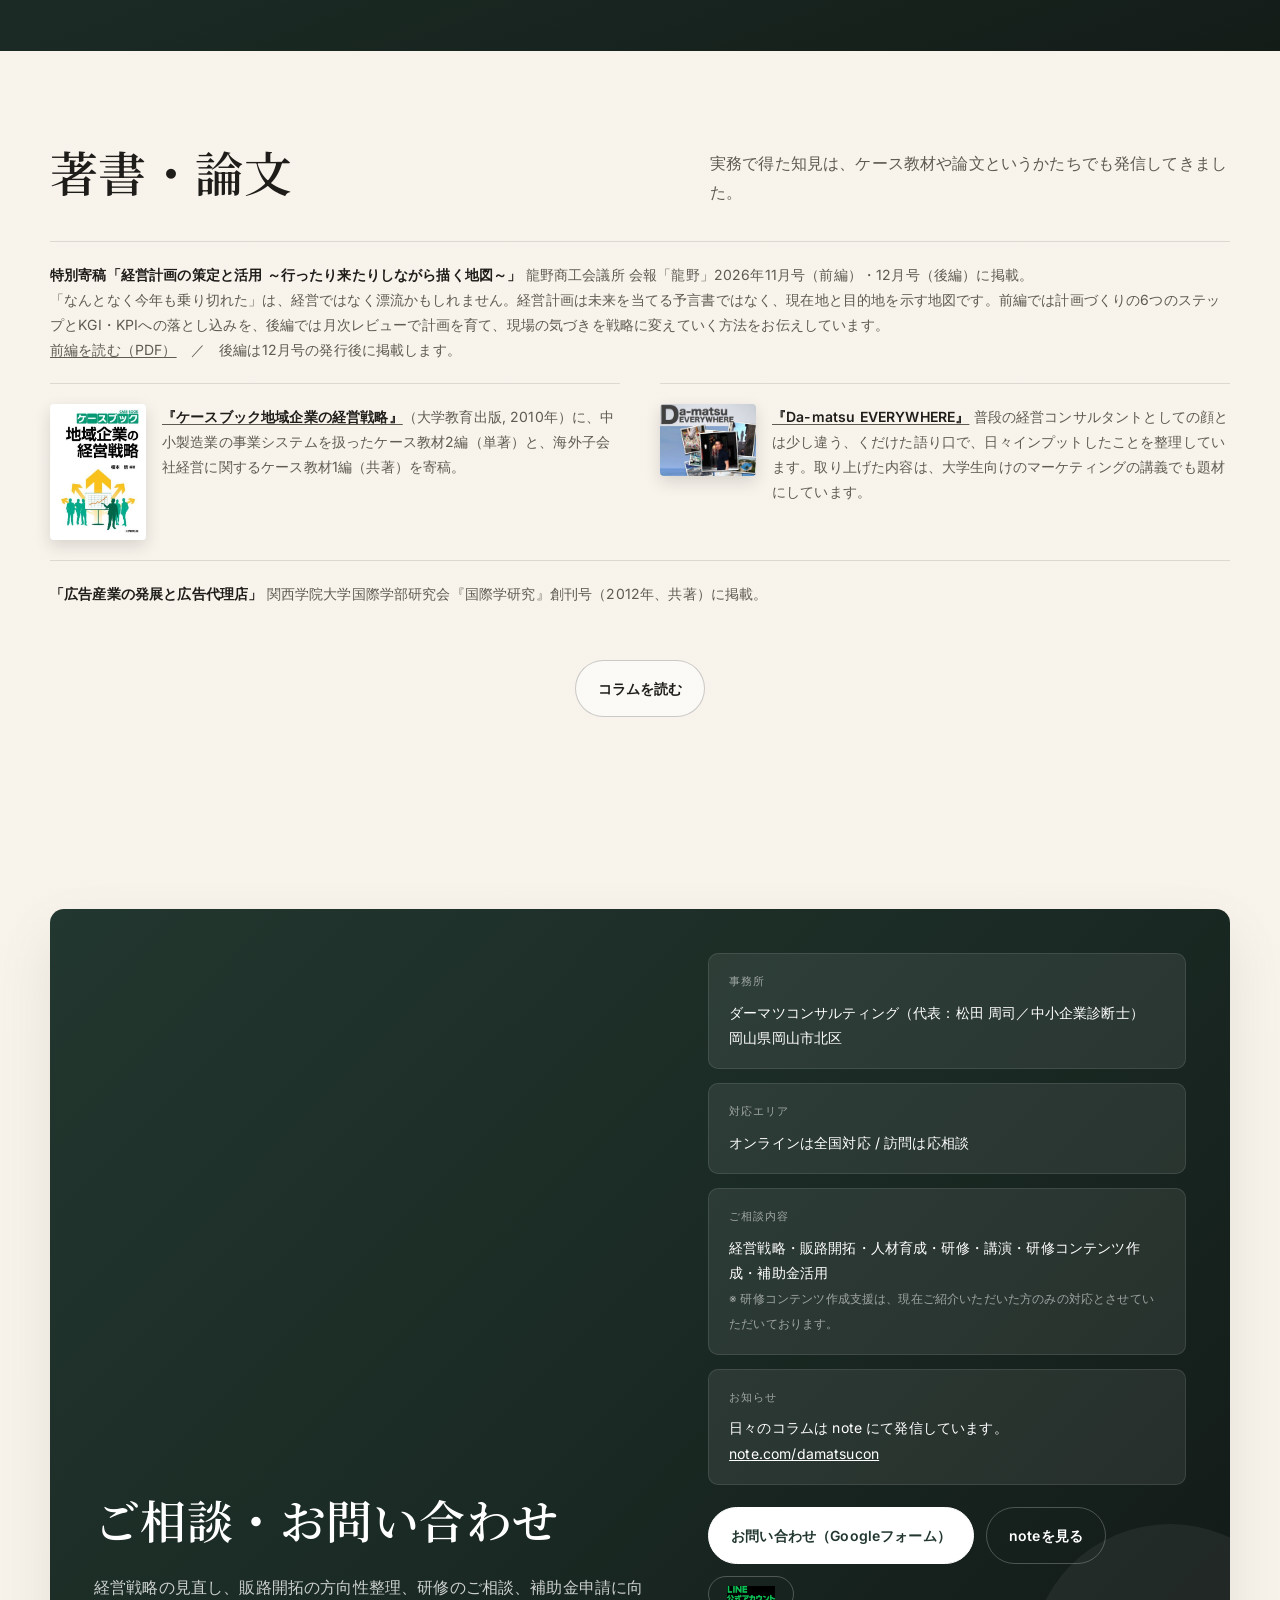
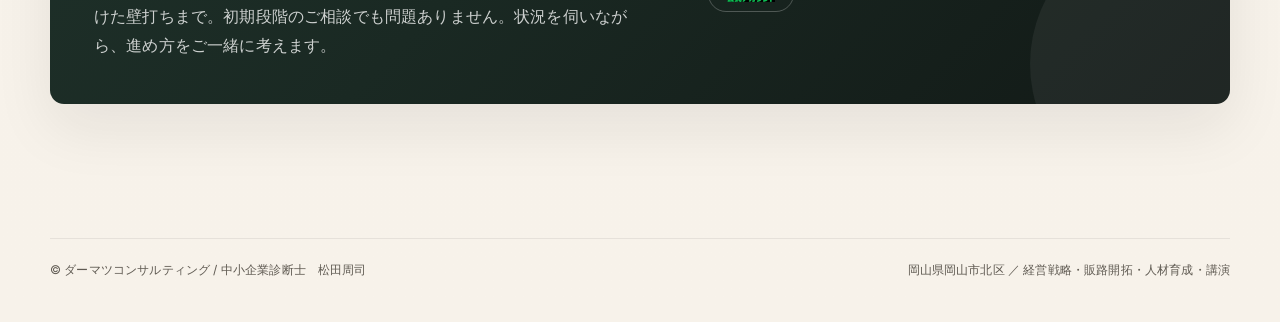
==== commit 78c3f3ee: "事務所情報（岡山市北区）を追加、実績欄をタブ切り替えに変更、冒頭の数字を削除、共有・検索用の設定を追加、ブログ紹介文を修正 Co-Authored-By: Claude Fable 5.2 <nore" ====
--- a/code_sandbox_light_git_bd143990_1787121911/index.html
+++ b/code_sandbox_light_git_bd143990_1787121911/index.html
@@ -5,6 +5,22 @@
   <meta name="viewport" content="width=device-width, initial-scale=1.0" />
   <title>ダーマツコンサルティング | 松田周司 中小企業診断士事務所</title>
   <meta name="description" content="地方企業の経営に、戦略と実行の両面から伴走するダーマツコンサルティング。松田周司 中小企業診断士・MBAが、経営戦略、販路開拓、人材育成、研修、補助金活用をご支援します。" />
+  <link rel="canonical" href="https://dmtc-biz.com/" />
+  <link rel="icon" type="image/png" href="images/favicon.png" />
+  <link rel="apple-touch-icon" href="images/favicon.png" />
+  <meta property="og:type" content="website" />
+  <meta property="og:site_name" content="ダーマツコンサルティング" />
+  <meta property="og:title" content="ダーマツコンサルティング | 松田周司 中小企業診断士事務所" />
+  <meta property="og:description" content="地方企業の経営に、戦略と実行の両面から伴走するダーマツコンサルティング。松田周司 中小企業診断士・MBAが、経営戦略、販路開拓、人材育成、研修、補助金活用をご支援します。" />
+  <meta property="og:url" content="https://dmtc-biz.com/" />
+  <meta property="og:image" content="https://dmtc-biz.com/images/ogp.jpg" />
+  <meta property="og:image:width" content="1200" />
+  <meta property="og:image:height" content="628" />
+  <meta property="og:locale" content="ja_JP" />
+  <meta name="twitter:card" content="summary_large_image" />
+  <script type="application/ld+json">
+  {"@context":"https://schema.org","@type":"ProfessionalService","name":"ダーマツコンサルティング","url":"https://dmtc-biz.com/","image":"https://dmtc-biz.com/images/ogp.jpg","founder":{"@type":"Person","name":"松田 周司","jobTitle":"中小企業診断士"},"address":{"@type":"PostalAddress","addressCountry":"JP","addressRegion":"岡山県","addressLocality":"岡山市北区"},"areaServed":"JP"}
+  </script>
   <link rel="preconnect" href="https://fonts.googleapis.com">
   <link rel="preconnect" href="https://fonts.gstatic.com" crossorigin>
   <link href="https://fonts.googleapis.com/css2?family=Cormorant+Garamond:wght@400;500;600;700&family=Inter:wght@400;500;600;700&family=Noto+Serif+JP:wght@500;600;700&display=swap" rel="stylesheet">
@@ -377,7 +393,7 @@
     .js .section-head.reveal.in-view{opacity:1; transform:none;}
 
     /* 最初の画面 */
-    .hero{padding:40px 0 0;}
+    .hero{padding:40px 0 28px;}
     .hero-shell{grid-template-columns:1.12fr .88fr; gap:56px; align-items:center;}
     .hero-copy{padding:0;}
     .hero-copy .eyebrow{letter-spacing:.12em; text-transform:none;}
@@ -580,6 +596,33 @@
     .cases-more a{font-size:14px; font-weight:700; color:var(--green); border-bottom:1px solid currentColor; padding-bottom:2px;}
     @media (max-width: 1080px){ .cases-teaser{grid-template-columns:repeat(2, minmax(0,1fr));} }
     @media (max-width: 860px){ .cases-teaser{grid-template-columns:1fr;} .cases-more{text-align:left;} }
+    /* 実績欄：タブで切り替え（JSが動かない環境ではすべて表示） */
+    .ach-tabs{display:none;}
+    .js .ach-tabs{display:flex; gap:6px; margin-bottom:36px; border-bottom:1px solid rgba(255,255,255,.2); overflow-x:auto; scrollbar-width:none;}
+    .js .ach-tabs::-webkit-scrollbar{display:none;}
+    .ach-tab{appearance:none; background:none; border:0; border-bottom:3px solid transparent; margin-bottom:-1px; padding:14px 20px 13px; color:rgba(255,255,255,.62); font-family:var(--sans); font-size:15px; font-weight:600; white-space:nowrap; cursor:pointer; transition:color .2s ease, border-color .2s ease;}
+    .ach-tab:hover{color:#fff;}
+    .ach-tab.is-active{color:#fff; border-bottom-color:var(--accent-soft);}
+    .ach-tab:focus-visible{outline:2px solid var(--accent-soft); outline-offset:-2px;}
+    .ach-panel + .ach-panel{margin-top:64px;}
+    .js .ach-panel + .ach-panel{margin-top:0;}
+    .js .ach-panel[hidden]{display:none;}
+    .js .ach-panel{animation:achIn .35s ease;}
+    @keyframes achIn{from{opacity:0; transform:translateY(8px);} to{opacity:1; transform:none;}}
+    .ach-panel-title{font-size:13px; font-weight:700; letter-spacing:.1em; color:var(--accent-soft); margin-bottom:18px;}
+    .js .ach-panel-title{position:absolute; width:1px; height:1px; overflow:hidden; clip:rect(0 0 0 0); white-space:nowrap;}
+    .ach-map-wrap{max-width:860px; margin:0 auto;}
+    .ach-map-wrap .map-list{text-align:center; font-size:14px;}
+    .timeline-2col{display:grid; grid-template-columns:1fr 1fr; column-gap:48px;}
+    .ach-panel .program{margin-top:0;}
+    .ach-anchor{display:block; height:0; scroll-margin-top:110px;}
+    @media (max-width: 860px){
+      .timeline-2col{grid-template-columns:1fr;}
+      .ach-tab{padding:12px 8px 11px; font-size:13px;}
+      .js .ach-tabs{gap:2px;}
+      .js .ach-tabs{margin-bottom:26px; margin-right:-15px; padding-right:15px;}
+    }
+    @media (prefers-reduced-motion: reduce){ .js .ach-panel{animation:none;} }
   </style>
   <script>document.documentElement.classList.add('js');</script>
 </head>
@@ -637,25 +680,6 @@
         </figure>
       </div>
 
-      <div class="wrap">
-        <div class="hero-stats" id="heroStats">
-          <div class="hero-stat">
-            <div class="n"><b data-count="30">30</b><i>年</i></div>
-            <div class="t">独立から</div>
-            <div class="d">1996年に経営コンサルタントとして独立</div>
-          </div>
-          <div class="hero-stat">
-            <div class="n"><b data-count="20">20</b><i>会議所+</i></div>
-            <div class="t">商工会議所での登壇実績</div>
-            <div class="d">近畿・中国・四国の各地で講演・研修を担当</div>
-          </div>
-          <div class="hero-stat">
-            <div class="n"><b data-count="3">3</b><i>編</i></div>
-            <div class="t">著書・論文への寄稿</div>
-            <div class="d">ケース教材・学術論文を執筆</div>
-          </div>
-        </div>
-      </div>
     </section>
 
     <section class="section section-tight">
@@ -863,28 +887,26 @@
           <p>地域企業支援の積み重ねに加え、講演、研修、教育機関での指導など、さまざまな現場で知見を蓄積してきました。</p>
         </div>
 
-        <div class="ach-grid">
+        <span id="program" class="ach-anchor"></span>
+        <div class="ach-tabs" role="tablist" aria-label="実績・活動の内訳">
+          <button type="button" class="ach-tab is-active" role="tab" id="tab-map" aria-controls="panel-map" aria-selected="true">登壇先</button>
+          <button type="button" class="ach-tab" role="tab" id="tab-fields" aria-controls="panel-fields" aria-selected="false">分野別の実績</button>
+          <button type="button" class="ach-tab" role="tab" id="tab-history" aria-controls="panel-history" aria-selected="false">活動歴</button>
+          <button type="button" class="ach-tab" role="tab" id="tab-program" aria-controls="panel-program" aria-selected="false">研修プログラム例</button>
+        </div>
+
+        <div class="ach-panel" role="tabpanel" id="panel-map" aria-labelledby="tab-map">
+          <h3 class="ach-panel-title">主な登壇先</h3>
+          <div class="ach-map-wrap">
           <div class="map-block" id="mapBlock">
-            <div class="ach-title">主な登壇先</div>
             <svg class="map-svg" viewBox="0 0 720 445" role="img" aria-label="主な登壇先の地図（近畿・中国・四国）"><path class="map-land" d="M-84 539L-81 539L-83 537L-85 535L-83 527L-83 525L-84 523L-83 337L-80 337L-77 335L-73 328L-71 328L-68 328L-66 328L-63 326L-58 326L-53 327L-54 330L-52 330L-48 330L-47 332L-45 335L-43 336L-40 335L-39 334L-36 331L-35 328L-31 324L-27 323L-26 324L-26 328L-27 330L-28 332L-29 335L-28 336L-28 339L-30 339L-30 341L-31 344L-33 346L-34 348L-30 350L-27 349L-28 355L-27 360L-25 364L-21 371L-19 376L-17 379L-14 381L-11 381L-7 382L-2 383L3 384L8 385L12 388L17 389L24 390L31 389L32 387L37 383L39 380L40 376L42 374L45 372L50 372L53 372L55 371L58 372L60 374L63 374L66 374L69 378L72 385L75 389L76 392L76 396L75 400L76 405L74 409L72 414L71 418L67 417L65 416L62 417L62 419L62 422L61 424L58 425L56 428L53 429L51 429L49 428L47 425L43 426L42 430L44 441L46 444L49 444L58 445L64 442L70 445L72 442L79 445L88 446L92 445L97 442L99 443L96 448L95 451L95 454L92 456L89 459L89 462L86 466L91 469L94 466L99 466L100 467L97 469L94 472L94 474L96 475L100 475L101 476L103 477L103 475L104 473L106 475L107 477L108 478L111 477L113 473L115 477L114 479L111 480L105 480L103 480L102 483L100 486L99 491L101 492L104 495L106 495L107 498L108 497L111 497L113 499L115 498L115 499L118 497L122 497L124 498L125 500L122 499L119 501L117 501L112 505L111 507L113 509L112 513L109 515L106 518L108 518L113 517L113 521L110 523L107 524L105 524L103 526L96 525L95 529L95 534L94 536L93 539L93 542L90 540L88 539L87 541L85 543L83 546L81 547ZM493 346L497 345L500 344L501 345L499 347L494 349L489 351L487 354L483 354L481 357L477 357L476 362L472 363L471 365L460 373L453 376L448 379L450 381L446 385L446 387L443 390L441 389L439 390L440 393L439 395L437 397L434 401L430 409L426 424L425 430L423 435L423 437L422 442L422 446L420 448L417 442L415 438L413 439L410 438L410 434L407 430L401 422L399 417L395 416L391 414L387 409L385 404L375 403L362 399L359 396L349 398L340 400L337 402L331 405L320 410L318 414L318 417L316 419L313 421L309 421L307 422L305 422L303 424L301 428L300 425L298 424L296 426L292 429L290 432L290 436L290 438L291 440L291 442L292 444L291 446L290 451L288 453L286 455L284 456L285 460L284 462L283 460L281 460L277 465L273 473L269 478L268 480L268 483L267 485L264 483L261 481L257 484L254 490L253 497L255 505L254 511L253 512L249 512L248 514L248 516L248 520L250 521L251 523L255 527L256 530L258 533L258 536L254 538L252 536L250 534L249 531L246 527L242 526L239 527L238 531L236 528L234 528L232 529L230 531L227 533L225 533L222 532L220 531L216 527L213 524L207 526L201 531L200 527L201 523L204 518L207 513L211 508L213 506L213 504L204 504L201 504L194 500L192 499L194 501L191 501L189 500L187 500L186 504L188 506L186 507L184 507L182 505L180 500L183 497L181 493L183 491L181 484L180 481L175 481L172 479L169 485L167 485L169 481L169 478L170 476L177 479L180 479L181 477L178 477L179 474L179 472L178 470L177 470L180 469L182 467L181 465L177 465L175 464L175 462L175 460L178 458L177 457L175 455L173 454L171 456L169 456L168 453L172 452L176 453L178 455L181 457L182 459L184 457L184 454L186 452L189 451L190 449L189 447L187 445L189 443L187 443L185 444L184 442L182 442L181 438L184 436L187 435L182 434L172 436L169 435L168 434L166 433L167 431L170 431L172 429L173 424L170 426L168 424L168 420L170 417L168 416L170 413L173 412L167 408L164 408L162 408L160 409L158 410L156 409L152 411L149 413L143 416L138 418L134 422L133 424L131 426L129 426L127 425L128 422L123 425L117 429L115 429L117 426L120 424L126 418L132 416L134 417L136 416L135 415L137 412L141 410L144 410L147 409L150 409L154 405L171 396L174 394L175 392L179 385L181 384L184 381L198 375L200 373L204 370L209 365L211 359L211 354L210 349L212 343L213 338L214 333L220 332L220 328L222 324L222 317L226 315L232 310L235 307L243 305L243 302L244 301L244 298L241 298L240 296L242 296L244 296L246 293L248 295L249 297L251 298L258 308L262 318L264 321L265 324L267 326L270 327L272 328L275 329L279 327L284 326L288 324L289 321L293 320L297 320L300 319L302 319L305 320L313 319L316 320L323 323L327 323L329 322L332 320L334 318L335 316L337 313L342 309L344 306L345 303L346 295L345 288L345 285L343 283L342 281L339 279L337 277L335 276L333 272L336 274L340 276L344 277L346 276L349 279L353 277L358 274L361 271L365 267L373 263L377 261L379 259L380 256L381 254L383 254L386 253L389 253L391 254L394 255L396 256L397 257L401 256L407 257L409 252L412 255L413 252L415 250L417 251L417 253L418 255L418 260L419 261L421 262L425 257L429 258L432 260L434 262L432 267L437 270L441 271L444 274L446 275L449 274L452 274L453 277L454 278L458 281L462 281L465 278L474 279L477 278L481 274L482 276L480 278L479 280L482 280L484 277L487 276L486 278L484 281L484 284L481 285L484 287L486 286L485 289L484 291L483 293L481 298L481 302L481 305L479 309L479 312L480 315L482 317L484 317L484 315L487 319L489 322L494 325L493 327L495 328L494 330L495 333L493 335L490 337L489 338L487 342L489 343L497 343L495 344L494 345L493 346ZM271 -44L273 -41L272 -37L268 -32L266 -29L265 -34L266 -39L268 -43L271 -44ZM264 -48L267 -48L267 -46L264 -44L262 -43L261 -40L262 -39L262 -36L260 -35L258 -35L256 -37L256 -39L254 -40L253 -39L253 -37L255 -34L253 -32L251 -33L249 -34L247 -36L250 -40L256 -45L259 -48L262 -47L264 -48ZM314 241L312 244L302 257L300 259L296 261L294 262L291 260L292 259L294 258L296 258L299 254L297 252L294 251L290 252L293 248L292 245L289 244L286 252L284 255L282 256L280 258L283 261L284 264L283 267L280 269L278 267L275 269L272 269L269 273L267 274L265 272L264 269L264 263L267 261L269 258L270 257L271 261L270 263L273 263L275 257L278 256L276 253L273 252L272 251L269 251L267 250L266 252L266 257L262 260L257 262L242 263L238 265L233 268L231 264L228 265L226 268L223 270L221 271L222 274L223 275L222 277L220 277L216 277L212 278L206 283L201 283L200 281L199 280L197 280L193 284L190 282L192 280L191 277L188 275L187 271L185 268L184 265L185 263L184 261L187 260L187 258L183 255L181 256L178 257L175 257L170 254L167 254L162 257L157 261L145 276L146 278L147 282L147 285L147 288L147 293L145 294L143 295L142 298L141 306L143 313L143 319L138 324L135 326L133 326L132 328L132 332L132 335L135 341L136 344L134 346L128 350L124 353L121 355L119 355L119 352L122 350L124 347L127 347L128 346L129 344L128 340L127 339L125 338L124 336L121 335L112 332L109 331L105 325L103 324L99 323L98 322L95 319L92 317L90 318L87 322L89 322L84 323L82 322L82 319L86 316L88 313L87 312L85 311L76 307L71 309L69 309L67 310L63 312L57 312L56 311L55 312L56 314L56 316L56 318L54 319L52 319L51 316L50 317L45 315L41 312L40 311L38 312L39 314L38 316L36 317L36 319L34 321L32 319L31 317L30 319L29 320L27 319L29 317L29 314L28 311L27 310L22 319L19 323L17 325L10 329L8 330L7 328L5 328L3 327L3 325L1 326L-1 328L-3 329L-4 327L-5 325L-5 323L-5 321L-11 317L-14 312L-18 311L-23 309L-26 314L-33 322L-38 326L-38 330L-40 332L-42 330L-45 328L-45 325L-42 326L-41 322L-41 320L-40 317L-40 315L-40 313L-40 308L-42 306L-46 305L-46 304L-47 301L-48 300L-48 298L-46 295L-45 293L-42 292L-41 291L-39 288L-39 285L-40 283L-41 278L-43 275L-43 273L-46 271L-47 269L-45 267L-44 260L-43 258L-42 256L-41 257L-38 257L-36 257L-35 255L-29 254L-27 252L-24 252L-26 250L-28 250L-33 248L-35 249L-37 249L-37 247L-35 245L-34 244L-32 242L-30 242L-28 244L-28 246L-27 247L-23 247L-21 246L-20 245L-18 244L-14 246L-12 247L-9 246L-8 252L-6 254L-4 254L-3 252L-1 250L-4 247L-4 243L-1 244L1 243L5 243L7 242L9 244L11 247L9 247L7 245L4 245L3 247L2 249L2 251L1 254L4 252L12 251L17 250L19 246L23 246L30 244L30 239L32 237L36 233L37 231L36 228L40 227L45 222L47 220L50 217L50 215L51 212L55 211L56 207L56 204L59 203L61 204L64 205L66 204L68 201L72 202L77 201L84 199L88 197L91 196L93 195L94 190L95 187L98 186L102 182L107 178L113 173L116 169L118 167L121 167L122 165L122 162L129 155L131 153L135 150L144 143L146 140L151 139L154 137L158 135L159 130L163 127L166 124L168 123L167 121L170 118L170 116L179 109L183 106L188 104L188 101L191 101L194 99L200 97L203 95L205 92L207 89L208 85L208 82L208 80L208 77L205 76L202 74L201 72L202 70L206 70L209 69L212 69L217 69L219 68L218 66L215 65L219 64L222 63L226 61L231 59L235 58L243 58L247 57L250 57L250 53L253 52L256 53L259 52L260 49L261 47L263 46L266 47L267 45L267 43L269 43L271 45L274 48L276 49L281 48L283 48L286 46L286 48L288 49L292 47L294 47L298 47L300 48L298 49L297 50L294 51L292 51L290 54L290 56L291 58L291 61L296 63L301 66L305 67L308 68L311 68L313 67L316 61L323 58L329 56L336 54L343 56L358 59L383 57L397 54L400 57L420 54L429 52L432 51L435 49L437 45L444 44L446 44L448 41L454 39L461 36L466 34L471 31L478 33L487 32L493 32L503 31L508 32L510 32L513 33L514 35L517 33L520 33L520 35L522 34L525 35L526 36L529 33L531 32L531 30L535 27L538 27L540 27L543 25L549 21L548 19L555 17L562 15L566 15L568 13L572 16L574 19L576 20L578 24L580 28L580 31L579 33L576 31L573 33L571 37L570 39L569 40L565 45L563 49L563 52L564 53L566 50L568 48L569 46L571 44L572 48L574 48L574 50L570 50L570 53L579 58L581 57L584 59L583 61L582 62L581 66L582 69L583 68L585 65L586 62L589 62L592 64L593 59L589 60L586 58L584 54L587 51L589 50L593 50L595 49L596 48L598 46L598 44L602 42L601 45L600 48L603 49L605 50L604 53L605 54L604 56L607 56L608 55L609 52L609 55L608 58L609 60L611 61L615 61L618 61L621 59L622 57L625 55L628 53L631 54L627 56L626 61L624 62L627 63L635 61L639 61L641 60L642 58L642 54L638 56L637 53L634 52L636 49L641 48L642 49L643 52L646 51L649 55L651 55L654 54L653 53L652 52L650 48L652 47L653 48L655 47L657 46L656 44L654 41L652 37L651 35L655 37L657 39L659 40L664 39L665 40L667 42L669 40L671 38L674 38L675 37L675 35L673 33L674 30L674 27L674 25L672 26L672 21L675 19L680 15L682 18L683 22L684 25L684 27L681 29L684 31L684 33L687 32L688 29L689 27L689 25L691 23L691 18L692 15L692 13L690 9L688 7L687 4L684 2L679 -4L677 -6L677 -11L677 -15L674 -19L672 -21L673 -26L676 -28L678 -30L680 -35L682 -39L684 -45L691 -53L693 -57L694 -60L697 -64L694 -68L698 -69L701 -69L706 -71L717 -81L720 -85L726 -88L732 -93L738 -100L802 192L799 190L797 188L797 185L798 182L799 179L800 176L800 174L799 170L797 168L795 168L794 164L794 159L794 156L794 153L795 150L797 147L799 144L800 141L802 138L802 134L803 130L801 130L799 135L798 139L797 135L797 133L795 132L796 140L793 141L792 137L791 142L787 142L784 141L780 141L774 145L771 148L769 151L769 154L769 155L771 156L769 158L769 161L768 165L765 171L757 180L753 186L752 193L751 197L751 200L753 204L755 205L754 207L754 210L754 211L755 214L758 215L764 215L767 216L769 218L771 220L773 222L784 229L791 232L793 234L794 233L796 233L798 234L800 237L801 239L801 240L802 242L804 243L804 252L802 252L801 254L803 256L804 258L802 261L803 263L804 265L804 271L803 272L798 274L796 275L793 274L790 274L787 272L787 270L789 269L792 270L795 271L797 272L796 270L799 267L797 264L795 263L792 264L792 266L792 268L787 264L784 266L780 267L777 266L778 264L780 260L777 260L773 261L769 263L772 264L772 266L770 268L766 270L764 271L761 272L759 269L757 270L757 272L753 270L751 272L750 274L750 278L744 276L738 280L737 282L732 282L725 285L720 291L719 295L721 297L723 298L722 301L720 302L718 303L716 302L714 299L712 299L710 303L709 304L711 305L712 306L713 309L716 312L717 314L716 316L716 320L714 323L713 322L711 320L710 318L709 320L707 322L710 324L711 326L710 328L708 326L707 329L701 331L699 333L698 335L695 336L692 335L687 343L680 363L677 371L675 376L672 378L672 381L669 383L669 385L672 387L670 389L666 394L663 395L661 398L653 400L651 402L649 403L647 407L648 411L648 413L646 412L644 414L643 411L645 408L645 406L631 404L626 403L606 396L599 394L594 390L593 388L591 386L591 384L592 382L590 379L589 378L587 376L585 376L583 373L585 369L590 369L593 368L592 366L585 361L582 359L581 357L578 357L574 355L569 354L569 351L564 349L561 345L558 338L553 335L551 336L546 337L546 335L545 334L548 333L548 331L546 329L549 327L551 325L548 324L547 321L550 318L553 318L555 317L558 315L559 313L559 310L558 309L555 307L552 306L550 305L553 300L554 299L555 296L554 293L557 293L563 294L563 291L562 289L560 285L557 285L556 278L553 276L550 272L545 271L547 268L551 263L566 258L572 252L576 249L582 243L586 237L589 234L589 230L589 228L592 227L593 225L594 224L595 221L595 218L595 212L594 208L593 204L595 198L593 199L590 200L588 199L585 195L581 196L577 196L577 200L572 201L572 197L567 199L570 206L566 205L565 201L563 201L562 205L552 207L548 209L543 210L539 207L533 207L531 207L528 203L523 201L521 199L513 193L508 192L503 187L500 186L494 184L475 186L473 185L471 186L469 187L467 186L465 186L465 182L463 183L462 185L461 186L456 192L453 193L452 192L449 190L447 191L446 192L445 194L445 196L441 196L434 194L430 194L427 192L425 192L426 195L435 197L431 198L427 203L425 204L423 205L421 206L417 208L420 209L422 208L421 212L416 215L411 217L407 217L405 217L402 213L399 212L395 213L393 213L389 215L386 216L385 218L385 221L387 222L390 220L393 216L396 215L398 215L400 215L402 217L402 220L400 222L398 224L396 225L397 228L393 226L391 230L389 236L386 240L375 238L370 238L371 242L366 241L364 238L363 233L359 230L357 230L356 228L356 227L353 227L351 228L349 230L345 231L338 234L337 235L336 238L332 239L330 240L320 244L326 238L328 234L325 233L320 235L318 236L315 236L313 237L313 240ZM146 339L145 341L144 342L143 338L140 335L139 330L142 326L145 325L149 326L152 327L155 329L159 335L161 335L163 333L166 331L169 331L170 330L171 328L174 327L177 328L179 328L178 329L175 333L172 333L168 334L167 336L166 341L166 342L166 344L164 344L161 344L159 341L159 338L158 337L157 338L155 337L154 339L151 341L149 340L147 341ZM191 305L188 303L181 303L177 302L180 299L183 297L185 294L183 290L185 288L186 287L188 287L191 288L190 290L190 292L190 294L190 296L191 298L194 297L195 300L193 304L191 305ZM254 281L249 284L248 283L249 280L252 278L253 276L251 274L252 270L255 267L258 266L260 270L262 275L261 279L259 281L254 281ZM537 213L540 216L540 218L539 220L537 222L536 226L534 230L530 234L527 239L523 245L522 252L522 255L522 257L525 259L525 262L526 264L529 268L531 271L528 272L524 273L520 275L516 276L513 278L508 282L501 284L498 284L498 281L495 280L496 276L497 274L492 275L489 271L488 267L490 265L492 261L495 262L497 260L508 240L512 238L514 236L516 235L518 231L518 230L520 226L526 223L528 223L531 217L534 214L537 213ZM306 -73L308 -70L308 -61L307 -59L305 -59L304 -61L301 -60L302 -57L302 -56L302 -54L300 -53L293 -54L290 -54L283 -60L281 -61L281 -63L282 -73L284 -76L296 -84L296 -82L298 -81L300 -80L301 -78L303 -77L305 -75L306 -74ZM447 222L447 225L447 227L448 229L447 234L444 243L443 242L440 241L438 241L441 239L440 236L437 237L435 239L434 242L432 245L430 245L430 239L430 237L427 236L424 236L422 237L420 237L418 235L420 234L420 232L420 230L420 228L424 229L428 228L434 224L435 224L440 223L445 222ZM268 287L268 289L260 297L258 298L256 297L256 293L257 291L258 291L258 287L259 285L262 284L264 285L266 287ZM243 269L244 274L243 277L242 279L241 280L238 281L235 281L233 280L232 278L232 276L234 275L238 273L241 272L243 269ZM161 265L162 268L159 271L155 275L152 276L151 275L153 269L155 267L157 265L159 265Z"/><g class="map-labels"><text x="643.8" y="131.9" text-anchor="middle">京都</text><text x="573.3" y="214.7" text-anchor="start">神戸</text><text x="492.7" y="162.7" text-anchor="middle">姫路</text><text x="382" y="191.9" text-anchor="middle">岡山</text><text x="395.3" y="121.6" text-anchor="middle">津山</text><text x="296.9" y="223" text-anchor="end">福山</text><text x="402.4" y="280.7" text-anchor="middle">高松</text><text x="484.9" y="309.9" text-anchor="start">徳島</text><text x="94.6" y="301.5" text-anchor="middle">下松</text><text x="429.2" y="48" text-anchor="middle">鳥取</text><text x="304.7" y="59.900000000000006" text-anchor="middle">米子</text><text x="208.8" y="87.2" text-anchor="end">出雲</text><text x="257.2" y="53.099999999999994" text-anchor="middle">松江</text></g><g><circle class="map-dot" style="--i:0" cx="643.8" cy="143.9" r="6"><title>京都商工会議所</title></circle><circle class="map-dot" style="--i:1" cx="563.3" cy="198.7" r="6"><title>神戸商工会議所</title></circle><circle class="map-dot" style="--i:2" cx="506.8" cy="185" r="6"><title>高砂商工会議所</title></circle><circle class="map-dot" style="--i:3" cx="492.7" cy="174.7" r="6"><title>姫路商工会議所</title></circle><circle class="map-dot" style="--i:4" cx="535.1" cy="179.9" r="6"><title>三木商工会議所</title></circle><circle class="map-dot" style="--i:5" cx="472.9" cy="169.6" r="6"><title>たつの商工会議所</title></circle><circle class="map-dot" style="--i:6" cx="450.4" cy="188.4" r="6"><title>赤穂商工会議所</title></circle><circle class="map-dot" style="--i:7" cx="422.1" cy="190.1" r="6"><title>備前商工会議所</title></circle><circle class="map-dot" style="--i:8" cx="384" cy="203.9" r="6"><title>岡山商工会議所</title></circle><circle class="map-dot" style="--i:9" cx="395.3" cy="133.6" r="6"><title>津山商工会議所</title></circle><circle class="map-dot" style="--i:10" cx="362.8" cy="214.1" r="6"><title>倉敷商工会議所</title></circle><circle class="map-dot" style="--i:11" cx="326.1" cy="229.5" r="6"><title>笠岡商工会議所</title></circle><circle class="map-dot" style="--i:12" cx="304.9" cy="233" r="6"><title>福山商工会議所</title></circle><circle class="map-dot" style="--i:13" cx="402.4" cy="258.7" r="6"><title>高松商工会議所</title></circle><circle class="map-dot" style="--i:14" cx="472.9" cy="304.9" r="6"><title>徳島商工会議所</title></circle><circle class="map-dot" style="--i:15" cx="94.6" cy="313.5" r="6"><title>下松商工会議所</title></circle><circle class="map-dot" style="--i:16" cx="429.2" cy="60" r="6"><title>鳥取商工会議所</title></circle><circle class="map-dot" style="--i:17" cx="300.7" cy="71.9" r="6"><title>米子商工会議所</title></circle><circle class="map-dot" style="--i:18" cx="218.8" cy="82.2" r="6"><title>出雲商工会議所</title></circle><circle class="map-dot" style="--i:19" cx="261.2" cy="65.1" r="6"><title>松江商工会議所</title></circle><circle class="map-dot" style="--i:20" cx="511" cy="58" r="6"><title>豊岡商工会議所</title></circle></g></svg>
             <p class="map-list">京都・神戸・高砂・姫路・三木・たつの・赤穂・豊岡・備前・岡山・津山・倉敷・笠岡・福山・高松・徳島・下松・鳥取・米子・出雲・松江 の各商工会議所、ほか多数</p>
           </div>
-
-          <div>
-            <div class="ach-title">主な活動歴</div>
-            <div class="timeline">
-                <div class="timeline-item"><div class="year">教壇</div><div class="text">岡山理科大学 非常勤講師として「プレゼンテーション」「インターンシップ概論」「キャリアデザイン」を担当</div></div>
-                <div class="timeline-item"><div class="year">講師</div><div class="text">中小企業大学校（人吉校「若手リーダー研修」3日間コースほか）、高松国税局「新任上席級研修」、岡山県中小企業団体中央会「青年中央会ビジネススクール」（全6回）で講師を担当</div></div>
-                <div class="timeline-item"><div class="year">支援機関</div><div class="text">中小企業基盤整備機構の事業に参加</div></div>
-                <div class="timeline-item"><div class="year">企業研修</div><div class="text">商工会議所および民間企業（上場企業ほか）における新入社員研修・人材育成研修を担当。2026年11月には「巻き込む力とリーダーシップ」セミナー（4時間）に登壇</div></div>
-                <div class="timeline-item"><div class="year">連携事業</div><div class="text">戦略的大学連携支援プログラム「ビジネスマインド集中講座」担当、岡山県教育庁委託「ハイスクールカンパニー運営事業」に従事</div></div>
-                <div class="timeline-item"><div class="year">理事</div><div class="text">グローバルプレゼンテーション協会 理事として運営に参画</div></div>
-              </div>
-          </div>
-        </div>
-
-        <div class="ach-fields">
-          <div class="ach-title">分野別の主な登壇・研修</div>
+          </div>
+        </div>
+
+        <div class="ach-panel" role="tabpanel" id="panel-fields" aria-labelledby="tab-fields">
+          <h3 class="ach-panel-title">分野別の主な登壇・研修</h3>
           <div class="ach-field-grid">
             <div class="ach-field">
               <h3>創業支援</h3>
@@ -921,9 +943,22 @@
           </div>
         </div>
 
-        <div class="program">
+        <div class="ach-panel" role="tabpanel" id="panel-history" aria-labelledby="tab-history">
+          <h3 class="ach-panel-title">主な活動歴</h3>
+          <div class="timeline timeline-2col">
+                <div class="timeline-item"><div class="year">教壇</div><div class="text">岡山理科大学 非常勤講師として「プレゼンテーション」「インターンシップ概論」「キャリアデザイン」を担当</div></div>
+                <div class="timeline-item"><div class="year">講師</div><div class="text">中小企業大学校（人吉校「若手リーダー研修」3日間コースほか）、高松国税局「新任上席級研修」、岡山県中小企業団体中央会「青年中央会ビジネススクール」（全6回）で講師を担当</div></div>
+                <div class="timeline-item"><div class="year">支援機関</div><div class="text">中小企業基盤整備機構の事業に参加</div></div>
+                <div class="timeline-item"><div class="year">企業研修</div><div class="text">商工会議所および民間企業（上場企業ほか）における新入社員研修・人材育成研修を担当。2026年11月には「巻き込む力とリーダーシップ」セミナー（4時間）に登壇</div></div>
+                <div class="timeline-item"><div class="year">連携事業</div><div class="text">戦略的大学連携支援プログラム「ビジネスマインド集中講座」担当、岡山県教育庁委託「ハイスクールカンパニー運営事業」に従事</div></div>
+                <div class="timeline-item"><div class="year">理事</div><div class="text">グローバルプレゼンテーション協会 理事として運営に参画</div></div>
+              </div>
+        </div>
+
+        <div class="ach-panel" role="tabpanel" id="panel-program" aria-labelledby="tab-program">
+          <h3 class="ach-panel-title">研修プログラム例</h3>
+        <div class="program" id="programCard">
           <div>
-            <div class="ach-title">研修プログラム例</div>
             <h3>巻き込む力とリーダーシップ<small>4時間／講義＋ワーク</small></h3>
             <a href="#contact" class="btn btn-light">研修のご相談はこちら</a>
           </div>
@@ -935,6 +970,7 @@
                 <div class="timeline-item"><div class="year">フォロー</div><div class="text">受講後に復習できる、振り返り用のWebページをご用意</div></div>
               </div>
         </div>
+        </div>
       </div>
     </section>
 
@@ -955,7 +991,7 @@
           </div>
           <div class="publication-item publication-item-book">
             <a href="https://amzn.asia/d/08qKgso9" target="_blank" class="publication-cover"><img src="images/da-matsu-everywhere.jpg" alt="Da-matsu EVERYWHERE" /></a>
-            <div class="publication-text"><a href="https://amzn.asia/d/08qKgso9" target="_blank"><b>『Da-matsu EVERYWHERE』</b></a> 普段は経営コンサルタントとして企業等組織の支援をしていますが、ブログでは、中小企業診断士ならぬ「少々キモイ珍男子」っぷりをおおいに発揮して、日々インプットしたことを整理しています。取り上げる内容は、そのままダーマツが、大学生向けのマーケティングの講義で使ってます。鋭い視点などなく、チャラさ満点。女子に叱られっぱなしの様子に、思わず「ダメなタイプぅ！」と言ってしまうでしょう。</div>
+            <div class="publication-text"><a href="https://amzn.asia/d/08qKgso9" target="_blank"><b>『Da-matsu EVERYWHERE』</b></a> 普段の経営コンサルタントとしての顔とは少し違う、くだけた語り口で、日々インプットしたことを整理しています。取り上げた内容は、大学生向けのマーケティングの講義でも題材にしています。</div>
           </div>
           <div class="publication-item publication-item-journal"><b>「広告産業の発展と広告代理店」</b> 関西学院大学国際学部研究会『国際学研究』創刊号（2012年、共著）に掲載。</div>
         </div>
@@ -988,6 +1024,10 @@
               <p>経営戦略の見直し、販路開拓の方向性整理、研修のご相談、補助金申請に向けた壁打ちまで。初期段階のご相談でも問題ありません。状況を伺いながら、進め方をご一緒に考えます。</p>
             </div>
             <div class="contact-info">
+              <div class="contact-box">
+                <span class="k">事務所</span>
+                <div class="v">ダーマツコンサルティング（代表：松田 周司／中小企業診断士）<br>岡山県岡山市北区</div>
+              </div>
               <div class="contact-box">
                 <span class="k">対応エリア</span>
                 <div class="v">オンラインは全国対応 / 訪問は応相談</div>
@@ -1021,7 +1061,7 @@
   <footer>
     <div class="wrap footer-inner">
       <span>© ダーマツコンサルティング / <span style="letter-spacing: 0.16px;">中小企業診断士　</span><span style="letter-spacing: 0.01em;">松田周司 </span></span>
-      <span>Strategy / Market Development / Human Development / Seminar</span>
+      <span>岡山県岡山市北区 ／ 経営戦略・販路開拓・人材育成・講演</span>
     </div>
   </footer>
 
@@ -1058,18 +1098,38 @@
     }, { threshold: 0.2 });
     document.querySelectorAll('.section-head.reveal, #steps, #mapBlock').forEach(el => io.observe(el));
 
-    // 冒頭の数字のカウントアップ
+    // 実績欄のタブ切り替え
     (() => {
-      const nums = document.querySelectorAll('#heroStats [data-count]');
-      if (!nums.length || matchMedia('(prefers-reduced-motion: reduce)').matches) return;
-      const dur = 1300, t0 = performance.now();
-      nums.forEach(n => { n.textContent = '0'; });
-      const tick = (now) => {
-        const p = Math.min(1, (now - t0) / dur), e = 1 - Math.pow(1 - p, 3);
-        nums.forEach(n => { n.textContent = Math.round(Number(n.dataset.count) * e); });
-        if (p < 1) requestAnimationFrame(tick);
+      const tabs = Array.from(document.querySelectorAll('.ach-tab'));
+      if (!tabs.length) return;
+      const select = (tab, focus) => {
+        tabs.forEach((t) => {
+          const on = t === tab;
+          t.classList.toggle('is-active', on);
+          t.setAttribute('aria-selected', on ? 'true' : 'false');
+          t.tabIndex = on ? 0 : -1;
+          document.getElementById(t.getAttribute('aria-controls')).hidden = !on;
+        });
+        if (focus) tab.focus();
+        if (tab.id === 'tab-map') document.getElementById('mapBlock').classList.add('on');
       };
-      requestAnimationFrame(tick);
+      tabs.forEach((t, i) => {
+        t.addEventListener('click', () => select(t));
+        t.addEventListener('keydown', (e) => {
+          if (e.key !== 'ArrowRight' && e.key !== 'ArrowLeft') return;
+          e.preventDefault();
+          select(tabs[(i + (e.key === 'ArrowRight' ? 1 : tabs.length - 1)) % tabs.length], true);
+        });
+      });
+      const fromHash = () => {
+        if (location.hash !== '#program') return false;
+        select(document.getElementById('tab-program'));
+        document.getElementById('program').scrollIntoView();
+        return true;
+      };
+      if (!fromHash()) select(tabs[0]);
+      window.addEventListener('hashchange', fromHash);
+      document.querySelectorAll('a[href="#program"]').forEach(a => a.addEventListener('click', () => setTimeout(fromHash, 0)));
     })();
 
     // スマホの固定ボタン：お問い合わせ欄が見えている間は隠す
